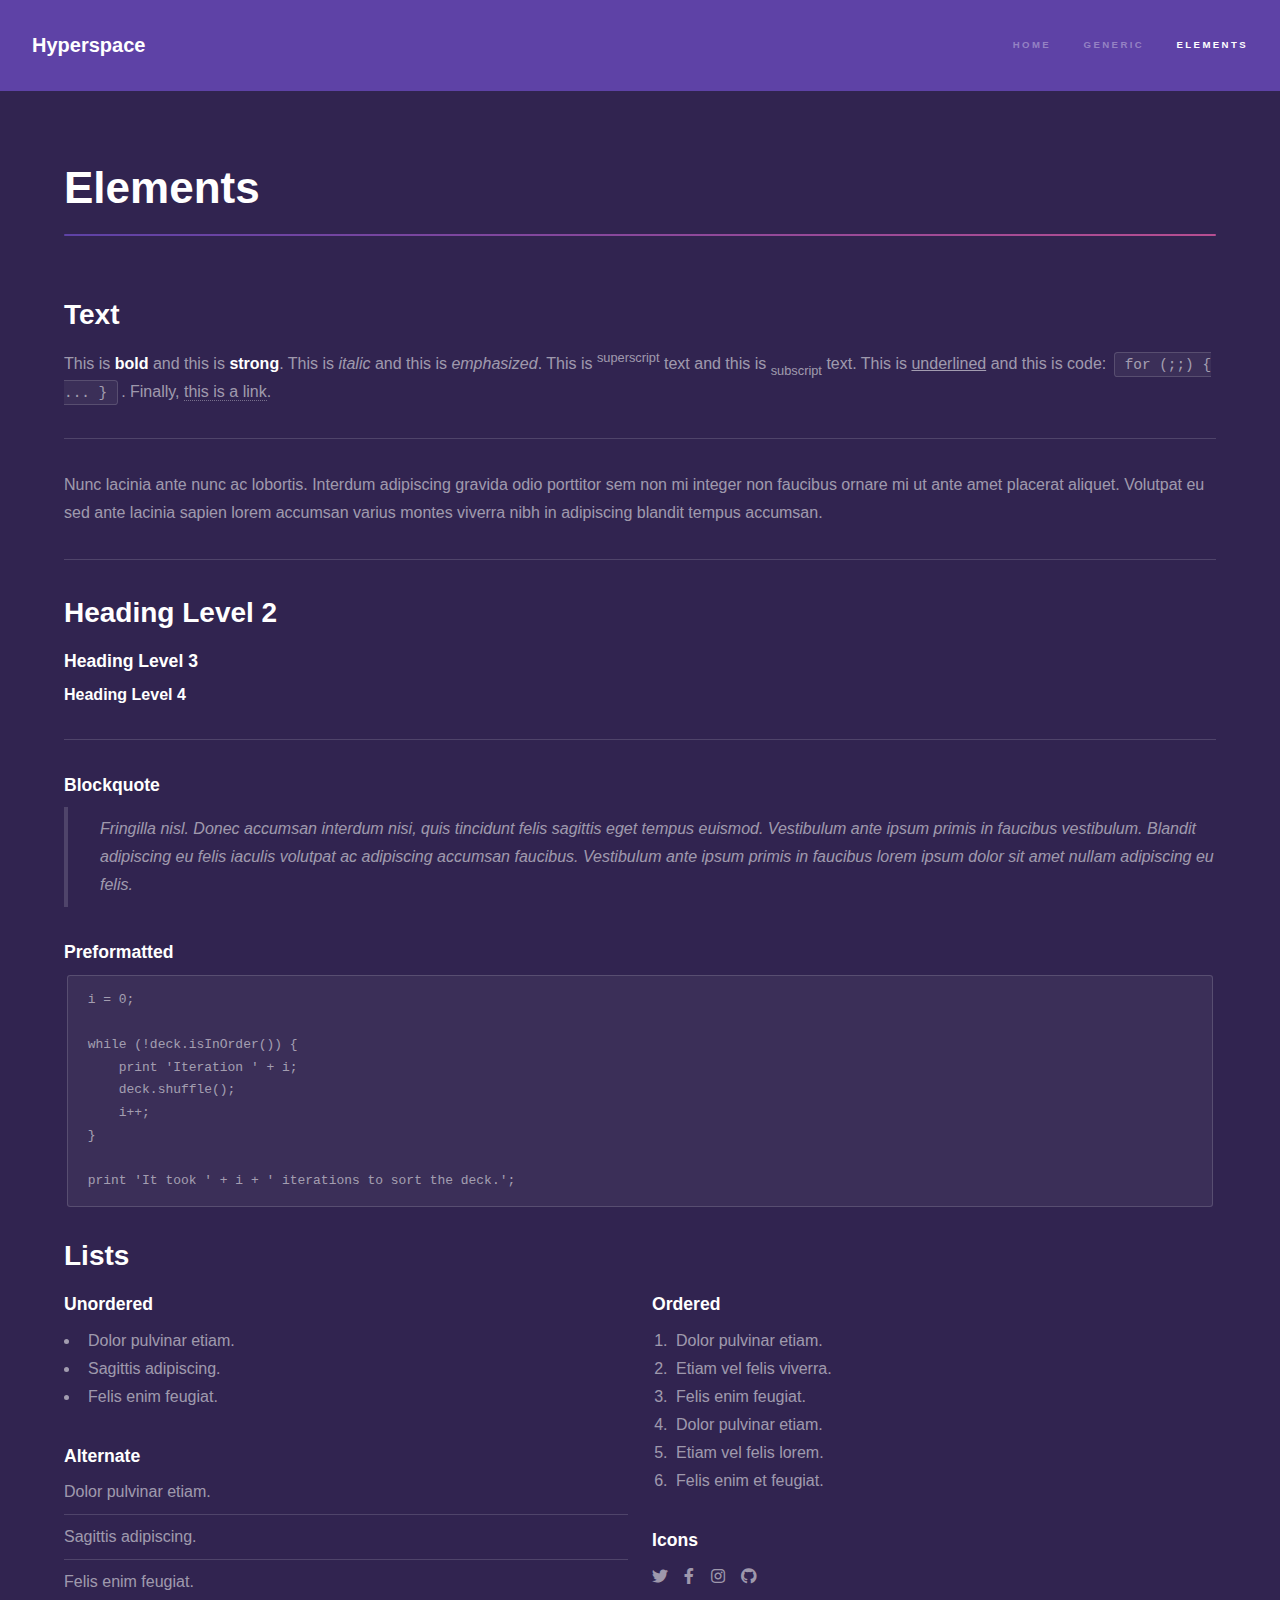
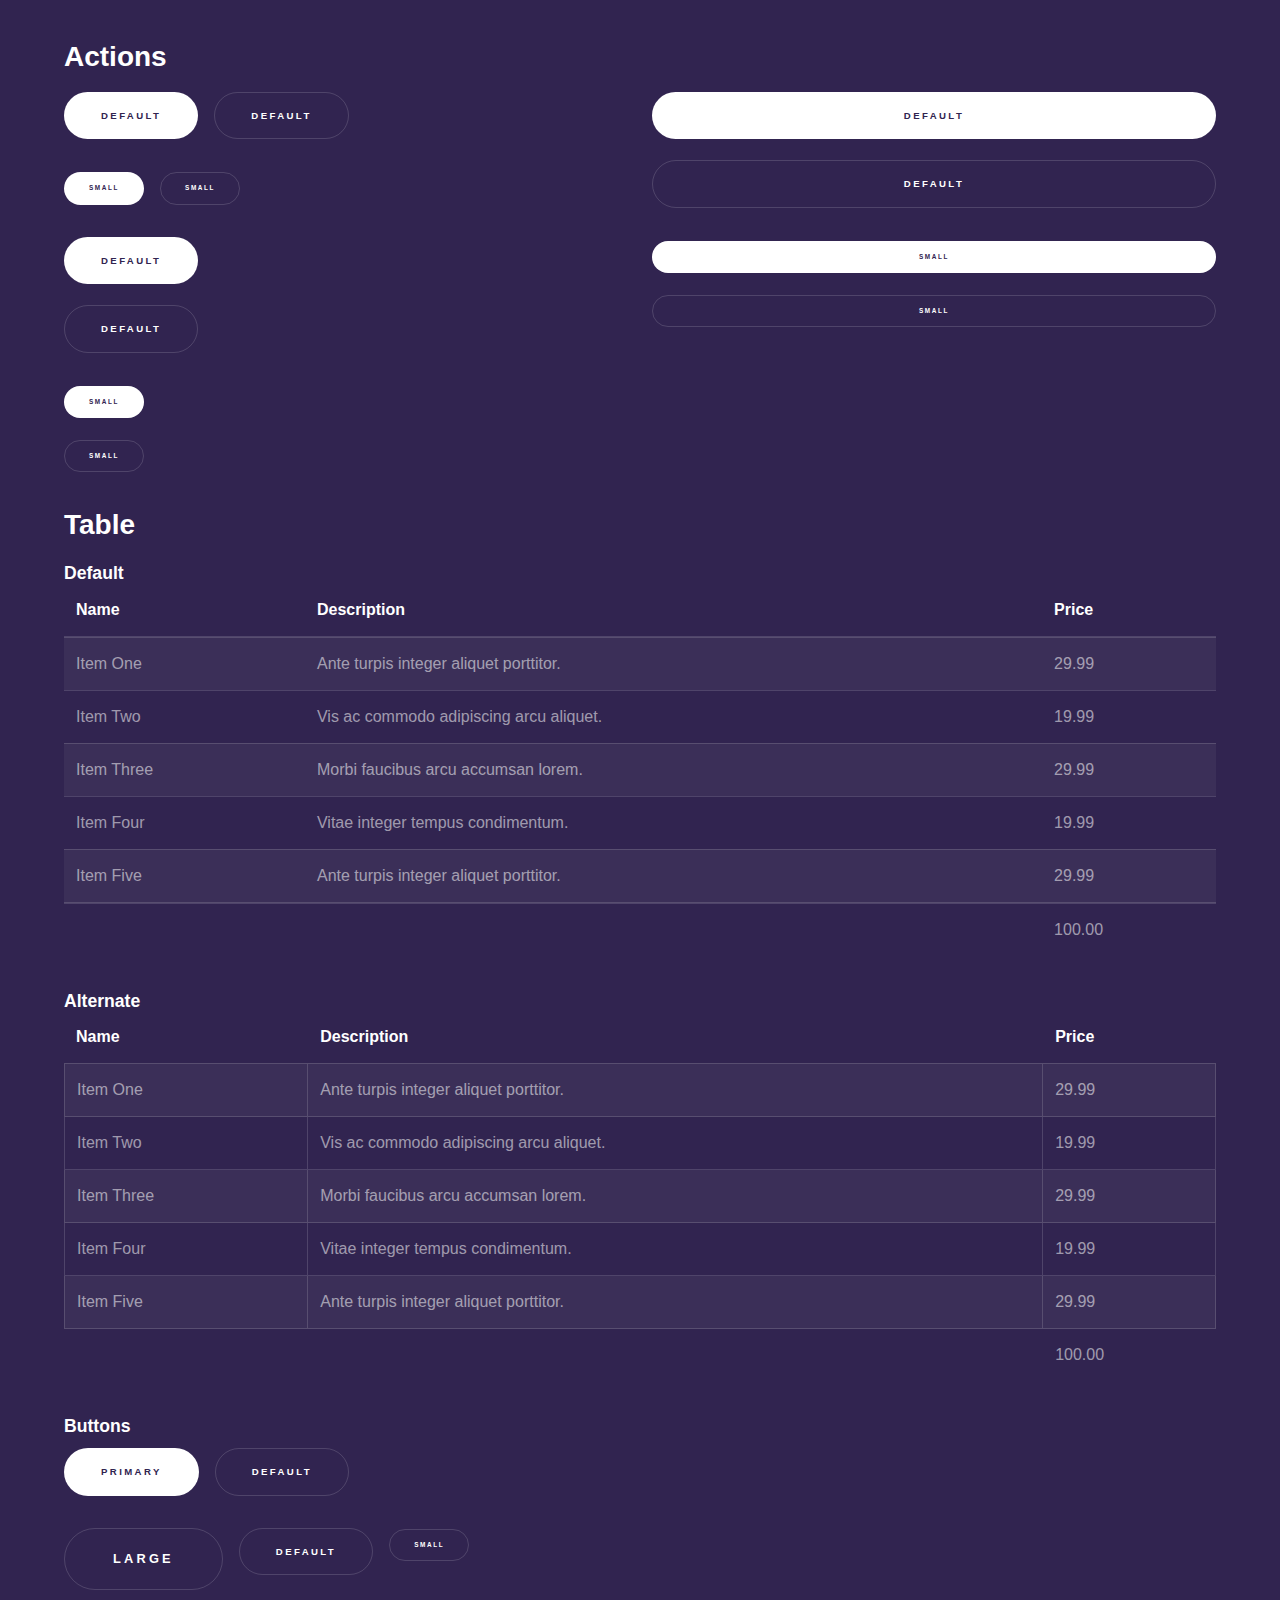
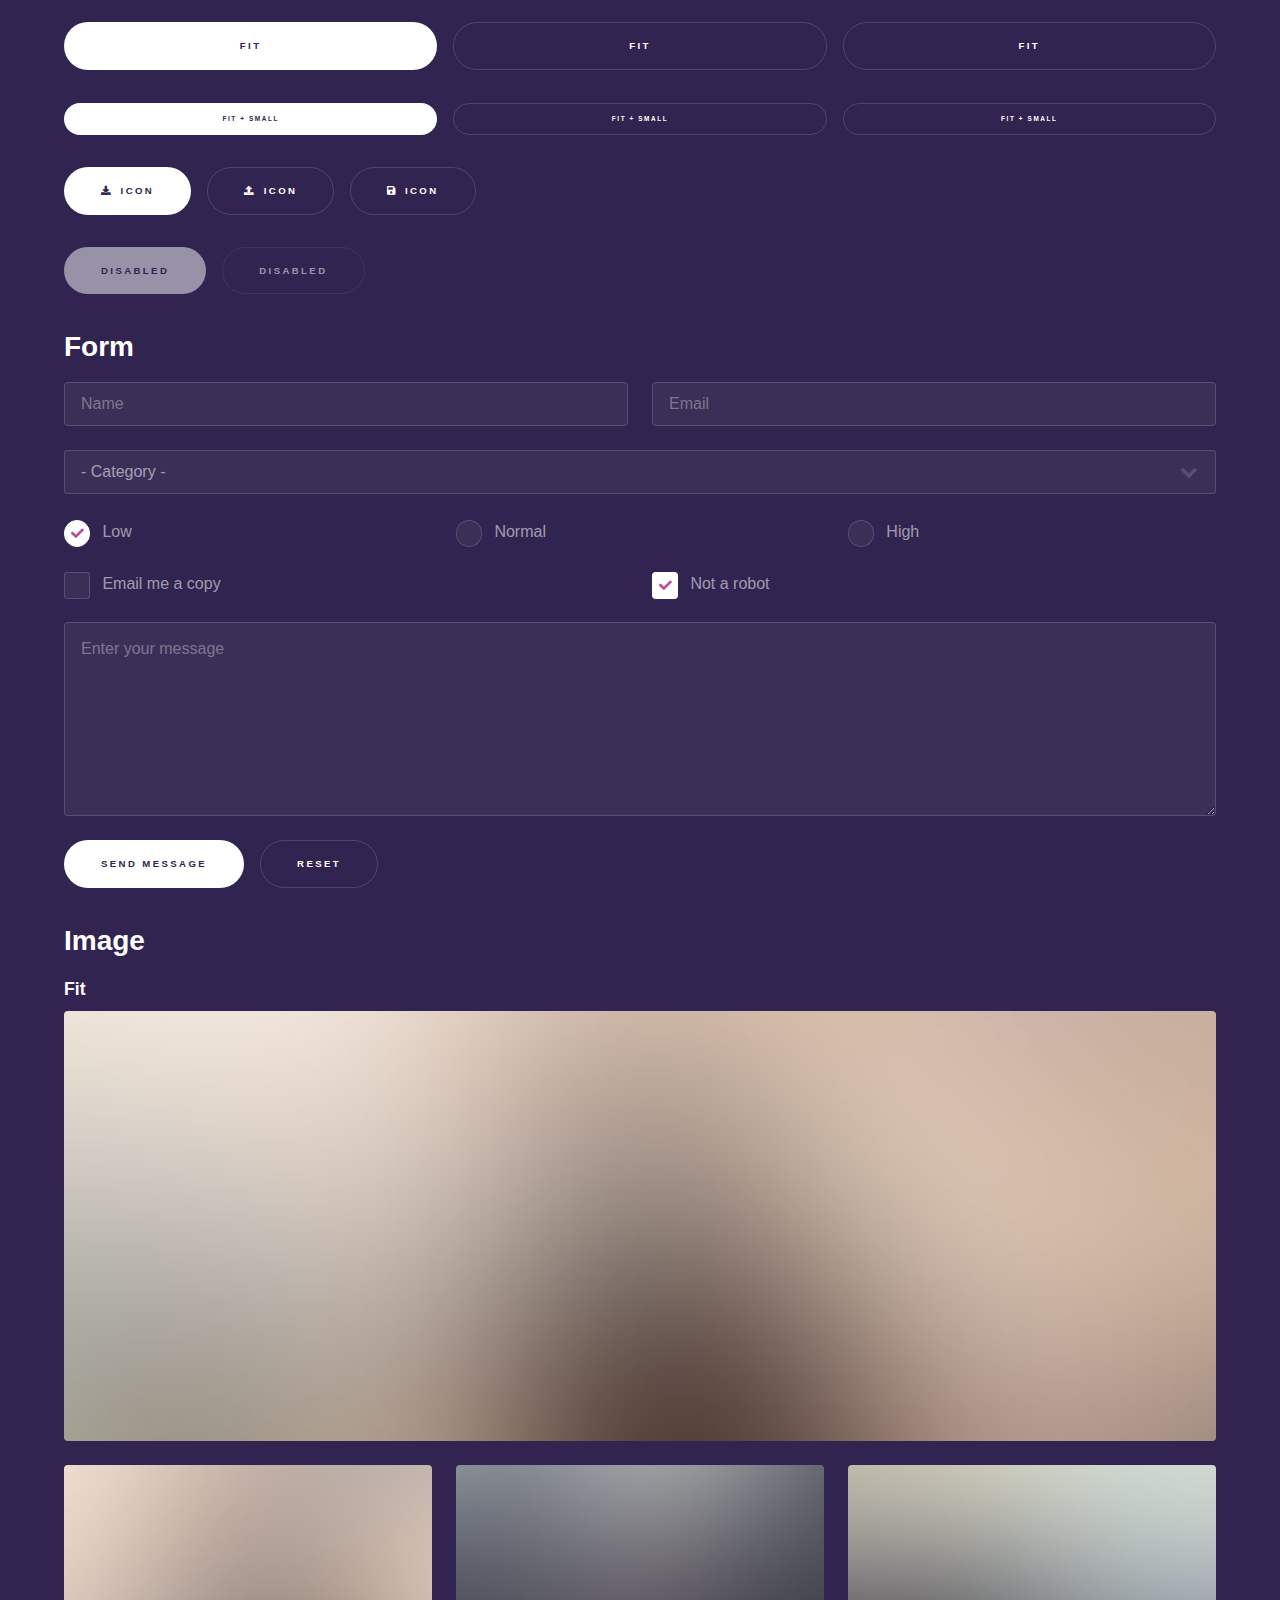
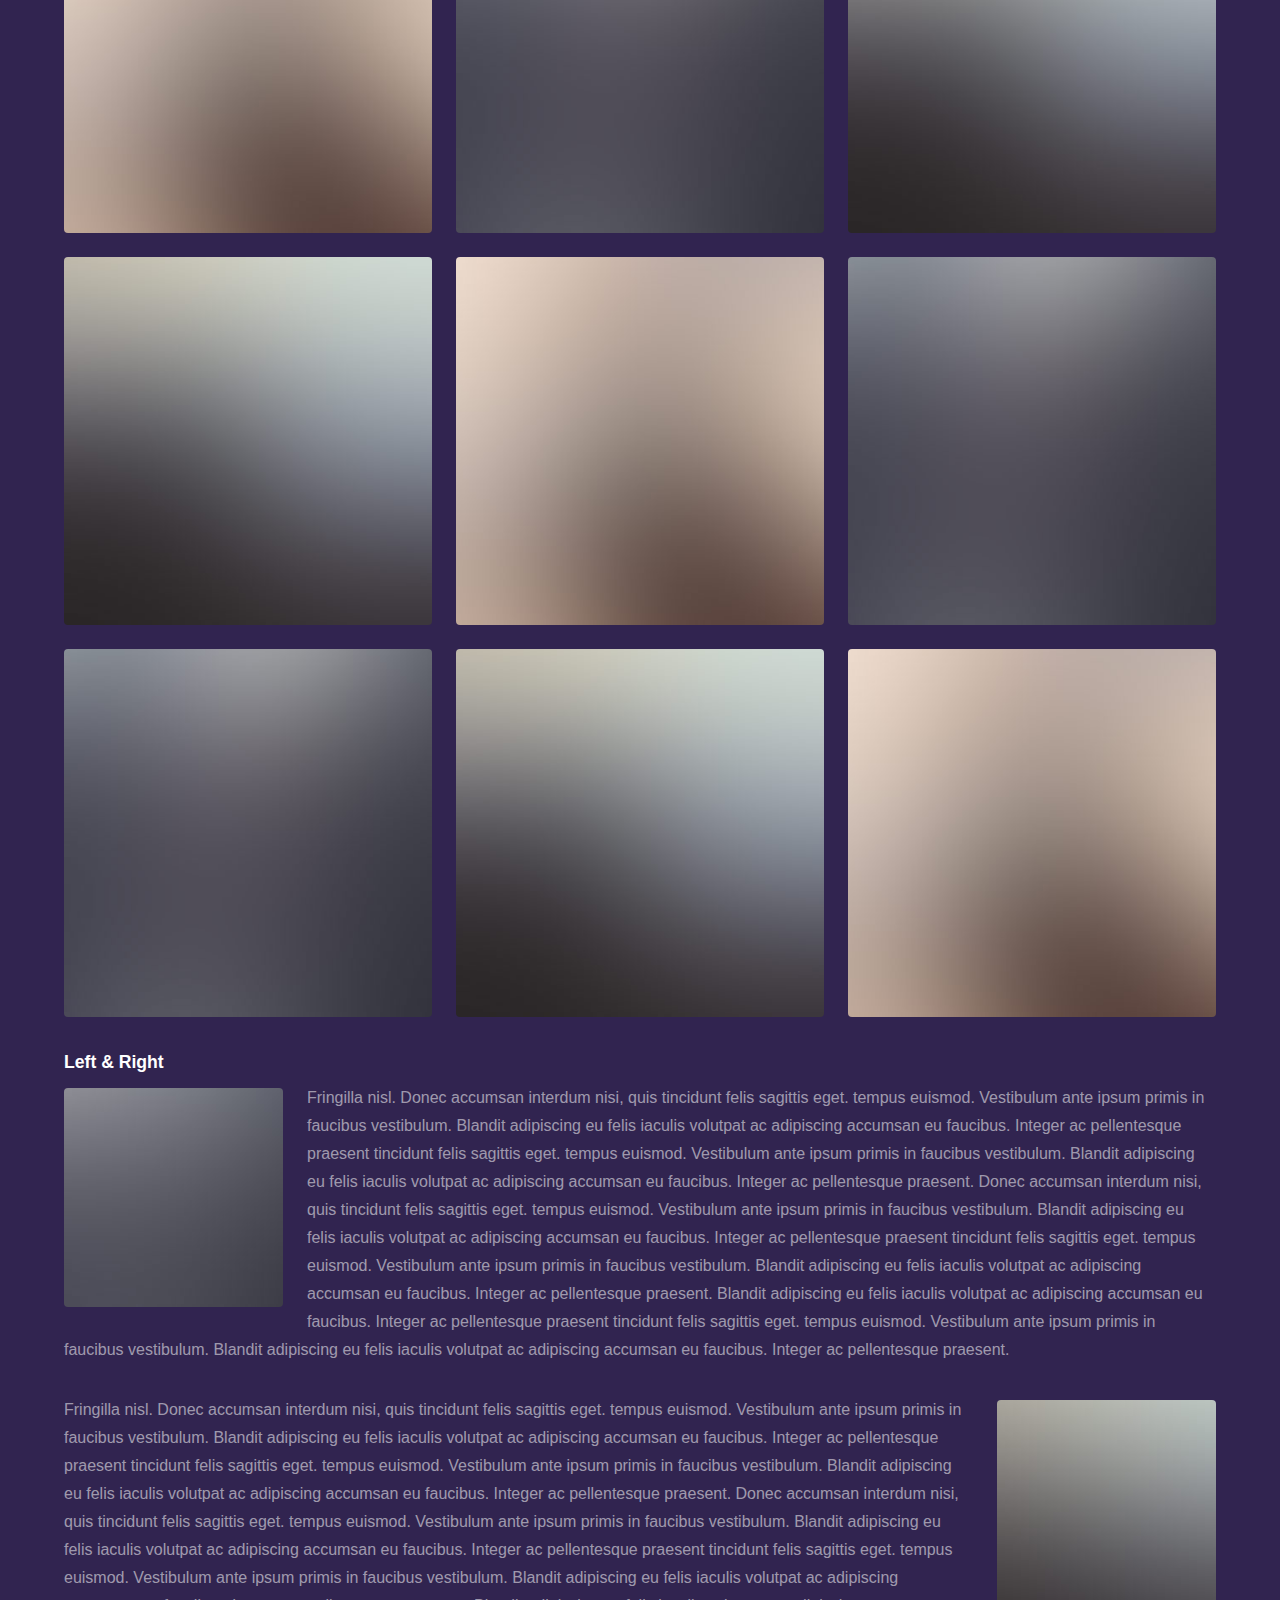
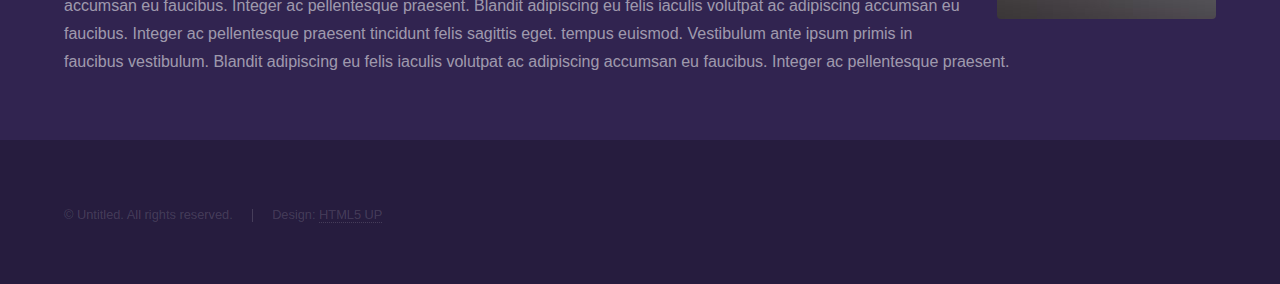
==== elements.html @ 09b73e6e "added my first edit" ====
<!DOCTYPE HTML>
<!--
	Hyperspace by HTML5 UP
	html5up.net | @ajlkn
	Free for personal and commercial use under the CCA 3.0 license (html5up.net/license)
-->
<html>
	<head>
		<title>Elements - Hyperspace by HTML5 UP</title>
		<meta charset="utf-8" />
		<meta name="viewport" content="width=device-width, initial-scale=1, user-scalable=no" />
		<link rel="stylesheet" href="assets/css/main.css" />
		<noscript><link rel="stylesheet" href="assets/css/noscript.css" /></noscript>
	</head>
	<body class="is-preload">

		<!-- Header -->
			<header id="header">
				<a href="index.html" class="title">Hyperspace</a>
				<nav>
					<ul>
						<li><a href="index.html">Home</a></li>
						<li><a href="generic.html">Generic</a></li>
						<li><a href="elements.html"  class="active">Elements</a></li>
					</ul>
				</nav>
			</header>

		<!-- Wrapper -->
			<div id="wrapper">

				<!-- Main -->
					<section id="main" class="wrapper">
						<div class="inner">
							<h1 class="major">Elements</h1>

							<!-- Text -->
								<section>
									<h2>Text</h2>
									<p>This is <b>bold</b> and this is <strong>strong</strong>. This is <i>italic</i> and this is <em>emphasized</em>.
									This is <sup>superscript</sup> text and this is <sub>subscript</sub> text.
									This is <u>underlined</u> and this is code: <code>for (;;) { ... }</code>. Finally, <a href="#">this is a link</a>.</p>
									<hr />
									<p>Nunc lacinia ante nunc ac lobortis. Interdum adipiscing gravida odio porttitor sem non mi integer non faucibus ornare mi ut ante amet placerat aliquet. Volutpat eu sed ante lacinia sapien lorem accumsan varius montes viverra nibh in adipiscing blandit tempus accumsan.</p>
									<hr />
									<h2>Heading Level 2</h2>
									<h3>Heading Level 3</h3>
									<h4>Heading Level 4</h4>
									<hr />
									<h3>Blockquote</h3>
									<blockquote>Fringilla nisl. Donec accumsan interdum nisi, quis tincidunt felis sagittis eget tempus euismod. Vestibulum ante ipsum primis in faucibus vestibulum. Blandit adipiscing eu felis iaculis volutpat ac adipiscing accumsan faucibus. Vestibulum ante ipsum primis in faucibus lorem ipsum dolor sit amet nullam adipiscing eu felis.</blockquote>
									<h3>Preformatted</h3>
									<pre><code>i = 0;

while (!deck.isInOrder()) {
    print 'Iteration ' + i;
    deck.shuffle();
    i++;
}

print 'It took ' + i + ' iterations to sort the deck.';</code></pre>
								</section>

							<!-- Lists -->
								<section>
									<h2>Lists</h2>
									<div class="row">
										<div class="col-6 col-12-medium">
											<h3>Unordered</h3>
											<ul>
												<li>Dolor pulvinar etiam.</li>
												<li>Sagittis adipiscing.</li>
												<li>Felis enim feugiat.</li>
											</ul>
											<h3>Alternate</h3>
											<ul class="alt">
												<li>Dolor pulvinar etiam.</li>
												<li>Sagittis adipiscing.</li>
												<li>Felis enim feugiat.</li>
											</ul>
										</div>
										<div class="col-6 col-12-medium">
											<h3>Ordered</h3>
											<ol>
												<li>Dolor pulvinar etiam.</li>
												<li>Etiam vel felis viverra.</li>
												<li>Felis enim feugiat.</li>
												<li>Dolor pulvinar etiam.</li>
												<li>Etiam vel felis lorem.</li>
												<li>Felis enim et feugiat.</li>
											</ol>
											<h3>Icons</h3>
											<ul class="icons">
												<li><a href="#" class="icon brands fa-twitter"><span class="label">Twitter</span></a></li>
												<li><a href="#" class="icon brands fa-facebook-f"><span class="label">Facebook</span></a></li>
												<li><a href="#" class="icon brands fa-instagram"><span class="label">Instagram</span></a></li>
												<li><a href="#" class="icon brands fa-github"><span class="label">Github</span></a></li>
											</ul>
										</div>
									</div>
									<h2>Actions</h2>
									<div class="row">
										<div class="col-6 col-12-medium">
											<ul class="actions">
												<li><a href="#" class="button primary">Default</a></li>
												<li><a href="#" class="button">Default</a></li>
											</ul>
											<ul class="actions small">
												<li><a href="#" class="button primary small">Small</a></li>
												<li><a href="#" class="button small">Small</a></li>
											</ul>
											<ul class="actions stacked">
												<li><a href="#" class="button primary">Default</a></li>
												<li><a href="#" class="button">Default</a></li>
											</ul>
											<ul class="actions stacked">
												<li><a href="#" class="button primary small">Small</a></li>
												<li><a href="#" class="button small">Small</a></li>
											</ul>
										</div>
										<div class="col-6 col-12-medium">
											<ul class="actions stacked">
												<li><a href="#" class="button primary fit">Default</a></li>
												<li><a href="#" class="button fit">Default</a></li>
											</ul>
											<ul class="actions stacked">
												<li><a href="#" class="button primary small fit">Small</a></li>
												<li><a href="#" class="button small fit">Small</a></li>
											</ul>
										</div>
									</div>
								</section>

							<!-- Table -->
								<section>
									<h2>Table</h2>
									<h3>Default</h3>
									<div class="table-wrapper">
										<table>
											<thead>
												<tr>
													<th>Name</th>
													<th>Description</th>
													<th>Price</th>
												</tr>
											</thead>
											<tbody>
												<tr>
													<td>Item One</td>
													<td>Ante turpis integer aliquet porttitor.</td>
													<td>29.99</td>
												</tr>
												<tr>
													<td>Item Two</td>
													<td>Vis ac commodo adipiscing arcu aliquet.</td>
													<td>19.99</td>
												</tr>
												<tr>
													<td>Item Three</td>
													<td> Morbi faucibus arcu accumsan lorem.</td>
													<td>29.99</td>
												</tr>
												<tr>
													<td>Item Four</td>
													<td>Vitae integer tempus condimentum.</td>
													<td>19.99</td>
												</tr>
												<tr>
													<td>Item Five</td>
													<td>Ante turpis integer aliquet porttitor.</td>
													<td>29.99</td>
												</tr>
											</tbody>
											<tfoot>
												<tr>
													<td colspan="2"></td>
													<td>100.00</td>
												</tr>
											</tfoot>
										</table>
									</div>

									<h3>Alternate</h3>
									<div class="table-wrapper">
										<table class="alt">
											<thead>
												<tr>
													<th>Name</th>
													<th>Description</th>
													<th>Price</th>
												</tr>
											</thead>
											<tbody>
												<tr>
													<td>Item One</td>
													<td>Ante turpis integer aliquet porttitor.</td>
													<td>29.99</td>
												</tr>
												<tr>
													<td>Item Two</td>
													<td>Vis ac commodo adipiscing arcu aliquet.</td>
													<td>19.99</td>
												</tr>
												<tr>
													<td>Item Three</td>
													<td> Morbi faucibus arcu accumsan lorem.</td>
													<td>29.99</td>
												</tr>
												<tr>
													<td>Item Four</td>
													<td>Vitae integer tempus condimentum.</td>
													<td>19.99</td>
												</tr>
												<tr>
													<td>Item Five</td>
													<td>Ante turpis integer aliquet porttitor.</td>
													<td>29.99</td>
												</tr>
											</tbody>
											<tfoot>
												<tr>
													<td colspan="2"></td>
													<td>100.00</td>
												</tr>
											</tfoot>
										</table>
									</div>
								</section>

							<!-- Buttons -->
								<section>
									<h3>Buttons</h3>
									<ul class="actions">
										<li><a href="#" class="button primary">Primary</a></li>
										<li><a href="#" class="button">Default</a></li>
									</ul>
									<ul class="actions">
										<li><a href="#" class="button large">Large</a></li>
										<li><a href="#" class="button">Default</a></li>
										<li><a href="#" class="button small">Small</a></li>
									</ul>
									<ul class="actions fit">
										<li><a href="#" class="button primary fit">Fit</a></li>
										<li><a href="#" class="button fit">Fit</a></li>
										<li><a href="#" class="button fit">Fit</a></li>
									</ul>
									<ul class="actions fit small">
										<li><a href="#" class="button primary fit small">Fit + Small</a></li>
										<li><a href="#" class="button fit small">Fit + Small</a></li>
										<li><a href="#" class="button fit small">Fit + Small</a></li>
									</ul>
									<ul class="actions">
										<li><a href="#" class="button primary icon solid fa-download">Icon</a></li>
										<li><a href="#" class="button icon solid fa-upload">Icon</a></li>
										<li><a href="#" class="button icon solid fa-save">Icon</a></li>
									</ul>
									<ul class="actions">
										<li><span class="button primary disabled">Disabled</span></li>
										<li><span class="button disabled">Disabled</span></li>
									</ul>
								</section>

							<!-- Form -->
								<section>
									<h2>Form</h2>
									<form method="post" action="#">
										<div class="row gtr-uniform">
											<div class="col-6 col-12-xsmall">
												<input type="text" name="demo-name" id="demo-name" value="" placeholder="Name" />
											</div>
											<div class="col-6 col-12-xsmall">
												<input type="email" name="demo-email" id="demo-email" value="" placeholder="Email" />
											</div>
											<div class="col-12">
												<select name="demo-category" id="demo-category">
													<option value="">- Category -</option>
													<option value="1">Manufacturing</option>
													<option value="1">Shipping</option>
													<option value="1">Administration</option>
													<option value="1">Human Resources</option>
												</select>
											</div>
											<div class="col-4 col-12-small">
												<input type="radio" id="demo-priority-low" name="demo-priority" checked>
												<label for="demo-priority-low">Low</label>
											</div>
											<div class="col-4 col-12-small">
												<input type="radio" id="demo-priority-normal" name="demo-priority">
												<label for="demo-priority-normal">Normal</label>
											</div>
											<div class="col-4 col-12-small">
												<input type="radio" id="demo-priority-high" name="demo-priority">
												<label for="demo-priority-high">High</label>
											</div>
											<div class="col-6 col-12-small">
												<input type="checkbox" id="demo-copy" name="demo-copy">
												<label for="demo-copy">Email me a copy</label>
											</div>
											<div class="col-6 col-12-small">
												<input type="checkbox" id="demo-human" name="demo-human" checked>
												<label for="demo-human">Not a robot</label>
											</div>
											<div class="col-12">
												<textarea name="demo-message" id="demo-message" placeholder="Enter your message" rows="6"></textarea>
											</div>
											<div class="col-12">
												<ul class="actions">
													<li><input type="submit" value="Send Message" class="primary" /></li>
													<li><input type="reset" value="Reset" /></li>
												</ul>
											</div>
										</div>
									</form>
								</section>

							<!-- Image -->
								<section>
									<h2>Image</h2>
									<h3>Fit</h3>
									<div class="box alt">
										<div class="row gtr-uniform">
											<div class="col-12"><span class="image fit"><img src="images/pic04.jpg" alt="" /></span></div>
											<div class="col-4"><span class="image fit"><img src="images/pic01.jpg" alt="" /></span></div>
											<div class="col-4"><span class="image fit"><img src="images/pic02.jpg" alt="" /></span></div>
											<div class="col-4"><span class="image fit"><img src="images/pic03.jpg" alt="" /></span></div>
											<div class="col-4"><span class="image fit"><img src="images/pic03.jpg" alt="" /></span></div>
											<div class="col-4"><span class="image fit"><img src="images/pic01.jpg" alt="" /></span></div>
											<div class="col-4"><span class="image fit"><img src="images/pic02.jpg" alt="" /></span></div>
											<div class="col-4"><span class="image fit"><img src="images/pic02.jpg" alt="" /></span></div>
											<div class="col-4"><span class="image fit"><img src="images/pic03.jpg" alt="" /></span></div>
											<div class="col-4"><span class="image fit"><img src="images/pic01.jpg" alt="" /></span></div>
										</div>
									</div>
									<h3>Left &amp; Right</h3>
									<p><span class="image left"><img src="images/pic05.jpg" alt="" /></span>Fringilla nisl. Donec accumsan interdum nisi, quis tincidunt felis sagittis eget. tempus euismod. Vestibulum ante ipsum primis in faucibus vestibulum. Blandit adipiscing eu felis iaculis volutpat ac adipiscing accumsan eu faucibus. Integer ac pellentesque praesent tincidunt felis sagittis eget. tempus euismod. Vestibulum ante ipsum primis in faucibus vestibulum. Blandit adipiscing eu felis iaculis volutpat ac adipiscing accumsan eu faucibus. Integer ac pellentesque praesent. Donec accumsan interdum nisi, quis tincidunt felis sagittis eget. tempus euismod. Vestibulum ante ipsum primis in faucibus vestibulum. Blandit adipiscing eu felis iaculis volutpat ac adipiscing accumsan eu faucibus. Integer ac pellentesque praesent tincidunt felis sagittis eget. tempus euismod. Vestibulum ante ipsum primis in faucibus vestibulum. Blandit adipiscing eu felis iaculis volutpat ac adipiscing accumsan eu faucibus. Integer ac pellentesque praesent. Blandit adipiscing eu felis iaculis volutpat ac adipiscing accumsan eu faucibus. Integer ac pellentesque praesent tincidunt felis sagittis eget. tempus euismod. Vestibulum ante ipsum primis in faucibus vestibulum. Blandit adipiscing eu felis iaculis volutpat ac adipiscing accumsan eu faucibus. Integer ac pellentesque praesent.</p>
									<p><span class="image right"><img src="images/pic06.jpg" alt="" /></span>Fringilla nisl. Donec accumsan interdum nisi, quis tincidunt felis sagittis eget. tempus euismod. Vestibulum ante ipsum primis in faucibus vestibulum. Blandit adipiscing eu felis iaculis volutpat ac adipiscing accumsan eu faucibus. Integer ac pellentesque praesent tincidunt felis sagittis eget. tempus euismod. Vestibulum ante ipsum primis in faucibus vestibulum. Blandit adipiscing eu felis iaculis volutpat ac adipiscing accumsan eu faucibus. Integer ac pellentesque praesent. Donec accumsan interdum nisi, quis tincidunt felis sagittis eget. tempus euismod. Vestibulum ante ipsum primis in faucibus vestibulum. Blandit adipiscing eu felis iaculis volutpat ac adipiscing accumsan eu faucibus. Integer ac pellentesque praesent tincidunt felis sagittis eget. tempus euismod. Vestibulum ante ipsum primis in faucibus vestibulum. Blandit adipiscing eu felis iaculis volutpat ac adipiscing accumsan eu faucibus. Integer ac pellentesque praesent. Blandit adipiscing eu felis iaculis volutpat ac adipiscing accumsan eu faucibus. Integer ac pellentesque praesent tincidunt felis sagittis eget. tempus euismod. Vestibulum ante ipsum primis in faucibus vestibulum. Blandit adipiscing eu felis iaculis volutpat ac adipiscing accumsan eu faucibus. Integer ac pellentesque praesent.</p>
								</section>

						</div>
					</section>

			</div>

		<!-- Footer -->
			<footer id="footer" class="wrapper alt">
				<div class="inner">
					<ul class="menu">
						<li>&copy; Untitled. All rights reserved.</li><li>Design: <a href="http://html5up.net">HTML5 UP</a></li>
					</ul>
				</div>
			</footer>

		<!-- Scripts -->
			<script src="assets/js/jquery.min.js"></script>
			<script src="assets/js/jquery.scrollex.min.js"></script>
			<script src="assets/js/jquery.scrolly.min.js"></script>
			<script src="assets/js/browser.min.js"></script>
			<script src="assets/js/breakpoints.min.js"></script>
			<script src="assets/js/util.js"></script>
			<script src="assets/js/main.js"></script>

	</body>
</html>
---- assets/css/main.css ----
@import url(fontawesome-all.min.css);

/*
	Hyperspace by HTML5 UP
	html5up.net | @ajlkn
	Free for personal and commercial use under the CCA 3.0 license (html5up.net/license)
*/

html, body, div, span, applet, object,
iframe, h1, h2, h3, h4, h5, h6, p, blockquote,
pre, a, abbr, acronym, address, big, cite,
code, del, dfn, em, img, ins, kbd, q, s, samp,
small, strike, strong, sub, sup, tt, var, b,
u, i, center, dl, dt, dd, ol, ul, li, fieldset,
form, label, legend, table, caption, tbody,
tfoot, thead, tr, th, td, article, aside,
canvas, details, embed, figure, figcaption,
footer, header, hgroup, menu, nav, output, ruby,
section, summary, time, mark, audio, video {
	margin: 0;
	padding: 0;
	border: 0;
	font-size: 100%;
	font: inherit;
	vertical-align: baseline;}

article, aside, details, figcaption, figure,
footer, header, hgroup, menu, nav, section {
	display: block;}

body {
	line-height: 1;
}

ol, ul {
	list-style: none;
}

blockquote, q {
	quotes: none;
}

	blockquote:before, blockquote:after, q:before, q:after {
		content: '';
		content: none;
	}

table {
	border-collapse: collapse;
	border-spacing: 0;
}

body {
	-webkit-text-size-adjust: none;
}

mark {
	background-color: transparent;
	color: inherit;
}

input::-moz-focus-inner {
	border: 0;
	padding: 0;
}

input, select, textarea {
	-moz-appearance: none;
	-webkit-appearance: none;
	-ms-appearance: none;
	appearance: none;
}

/* Basic */

	@-ms-viewport {
		width: device-width;
	}

	body {
		-ms-overflow-style: scrollbar;
	}

	@media screen and (max-width: 480px) {

		html, body {
			min-width: 320px;
		}

	}

	html {
		box-sizing: border-box;
	}

	*, *:before, *:after {
		box-sizing: inherit;
	}

	body {
		background: #312450;
	}

		body.is-preload *, body.is-preload *:before, body.is-preload *:after {
			-moz-animation: none !important;
			-webkit-animation: none !important;
			-ms-animation: none !important;
			animation: none !important;
			-moz-transition: none !important;
			-webkit-transition: none !important;
			-ms-transition: none !important;
			transition: none !important;
		}

/* Type */

	body, input, select, textarea {
		color: rgba(255, 255, 255, 0.55);
		font-family: Arial, Helvetica, sans-serif;
		font-size: 16.5pt;
		font-weight: normal;
		line-height: 1.75;
	}

		@media screen and (max-width: 1680px) {

			body, input, select, textarea {
				font-size: 13pt;
			}

		}

		@media screen and (max-width: 1280px) {

			body, input, select, textarea {
				font-size: 12pt;
			}

		}

		@media screen and (max-width: 360px) {

			body, input, select, textarea {
				font-size: 11pt;
			}

		}

	a {
		-moz-transition: color 0.2s ease, border-bottom-color 0.2s ease;
		-webkit-transition: color 0.2s ease, border-bottom-color 0.2s ease;
		-ms-transition: color 0.2s ease, border-bottom-color 0.2s ease;
		transition: color 0.2s ease, border-bottom-color 0.2s ease;
		border-bottom: dotted 1px rgba(255, 255, 255, 0.35);
		color: inherit;
		text-decoration: none;
	}

		a:hover {
			border-bottom-color: transparent;
			color: #ffffff;
		}

	strong, b {
		color: #ffffff;
		font-weight: bold;
	}

	em, i {
		font-style: italic;
	}

	p {
		margin: 0 0 2em 0;
	}

	h1, h2, h3, h4, h5, h6 {
		color: #ffffff;
		font-weight: bold;
		line-height: 1.5;
		margin: 0 0 0.5em 0;
	}

		h1 a, h2 a, h3 a, h4 a, h5 a, h6 a {
			color: inherit;
			text-decoration: none;
		}

	h1 {
		font-size: 2.75em;
	}

		h1.major {
			margin: 0 0 1.3em 0;
			position: relative;
			padding-bottom: 0.35em;
		}

			h1.major:after {
				background-image: -moz-linear-gradient(to right, #5e42a6, #b74e91);
				background-image: -webkit-linear-gradient(to right, #5e42a6, #b74e91);
				background-image: -ms-linear-gradient(to right, #5e42a6, #b74e91);
				background-image: linear-gradient(to right, #5e42a6, #b74e91);
				-moz-transition: max-width 0.2s ease;
				-webkit-transition: max-width 0.2s ease;
				-ms-transition: max-width 0.2s ease;
				transition: max-width 0.2s ease;
				border-radius: 0.2em;
				bottom: 0;
				content: '';
				height: 0.05em;
				position: absolute;
				right: 0;
				width: 100%;
			}

	h2 {
		font-size: 1.75em;
	}

	h3 {
		font-size: 1.1em;
	}

	h4 {
		font-size: 1em;
	}

	h5 {
		font-size: 0.8em;
	}

	h6 {
		font-size: 0.6em;
	}

	@media screen and (max-width: 736px) {

		h1 {
			font-size: 2em;
		}

		h2 {
			font-size: 1.25em;
		}

		h3 {
			font-size: 1em;
		}

		h4 {
			font-size: 0.8em;
		}

		h5 {
			font-size: 0.6em;
		}

		h6 {
			font-size: 0.6em;
		}

	}

	sub {
		font-size: 0.8em;
		position: relative;
		top: 0.5em;
	}

	sup {
		font-size: 0.8em;
		position: relative;
		top: -0.5em;
	}

	blockquote {
		border-left: solid 4px rgba(255, 255, 255, 0.15);
		font-style: italic;
		margin: 0 0 2em 0;
		padding: 0.5em 0 0.5em 2em;
	}

	code {
		background: rgba(255, 255, 255, 0.05);
		border-radius: 0.25em;
		border: solid 1px rgba(255, 255, 255, 0.15);
		font-family: "Courier New", monospace;
		font-size: 0.9em;
		margin: 0 0.25em;
		padding: 0.25em 0.65em;
	}

	pre {
		-webkit-overflow-scrolling: touch;
		font-family: "Courier New", monospace;
		font-size: 0.9em;
		margin: 0 0 2em 0;
	}

		pre code {
			display: block;
			line-height: 1.75em;
			padding: 1em 1.5em;
			overflow-x: auto;
		}

	hr {
		border: 0;
		border-bottom: solid 1px rgba(255, 255, 255, 0.15);
		margin: 2em 0;
	}

		hr.major {
			margin: 3em 0;
		}

	.align-left {
		text-align: left;
	}

	.align-center {
		text-align: center;
	}

	.align-right {
		text-align: right;
	}

/* Row */

	.row {
		display: flex;
		flex-wrap: wrap;
		box-sizing: border-box;
		align-items: stretch;
	}

		.row > * {
			box-sizing: border-box;
		}

		.row.gtr-uniform > * > :last-child {
			margin-bottom: 0;
		}

		.row.aln-left {
			justify-content: flex-start;
		}

		.row.aln-center {
			justify-content: center;
		}

		.row.aln-right {
			justify-content: flex-end;
		}

		.row.aln-top {
			align-items: flex-start;
		}

		.row.aln-middle {
			align-items: center;
		}

		.row.aln-bottom {
			align-items: flex-end;
		}

		.row > .imp {
			order: -1;
		}

		.row > .col-1 {
			width: 8.33333%;
		}

		.row > .off-1 {
			margin-left: 8.33333%;
		}

		.row > .col-2 {
			width: 16.66667%;
		}

		.row > .off-2 {
			margin-left: 16.66667%;
		}

		.row > .col-3 {
			width: 25%;
		}

		.row > .off-3 {
			margin-left: 25%;
		}

		.row > .col-4 {
			width: 33.33333%;
		}

		.row > .off-4 {
			margin-left: 33.33333%;
		}

		.row > .col-5 {
			width: 41.66667%;
		}

		.row > .off-5 {
			margin-left: 41.66667%;
		}

		.row > .col-6 {
			width: 50%;
		}

		.row > .off-6 {
			margin-left: 50%;
		}

		.row > .col-7 {
			width: 58.33333%;
		}

		.row > .off-7 {
			margin-left: 58.33333%;
		}

		.row > .col-8 {
			width: 66.66667%;
		}

		.row > .off-8 {
			margin-left: 66.66667%;
		}

		.row > .col-9 {
			width: 75%;
		}

		.row > .off-9 {
			margin-left: 75%;
		}

		.row > .col-10 {
			width: 83.33333%;
		}

		.row > .off-10 {
			margin-left: 83.33333%;
		}

		.row > .col-11 {
			width: 91.66667%;
		}

		.row > .off-11 {
			margin-left: 91.66667%;
		}

		.row > .col-12 {
			width: 100%;
		}

		.row > .off-12 {
			margin-left: 100%;
		}

		.row.gtr-0 {
			margin-top: 0;
			margin-left: 0em;
		}

			.row.gtr-0 > * {
				padding: 0 0 0 0em;
			}

			.row.gtr-0.gtr-uniform {
				margin-top: 0em;
			}

				.row.gtr-0.gtr-uniform > * {
					padding-top: 0em;
				}

		.row.gtr-25 {
			margin-top: 0;
			margin-left: -0.375em;
		}

			.row.gtr-25 > * {
				padding: 0 0 0 0.375em;
			}

			.row.gtr-25.gtr-uniform {
				margin-top: -0.375em;
			}

				.row.gtr-25.gtr-uniform > * {
					padding-top: 0.375em;
				}

		.row.gtr-50 {
			margin-top: 0;
			margin-left: -0.75em;
		}

			.row.gtr-50 > * {
				padding: 0 0 0 0.75em;
			}

			.row.gtr-50.gtr-uniform {
				margin-top: -0.75em;
			}

				.row.gtr-50.gtr-uniform > * {
					padding-top: 0.75em;
				}

		.row {
			margin-top: 0;
			margin-left: -1.5em;
		}

			.row > * {
				padding: 0 0 0 1.5em;
			}

			.row.gtr-uniform {
				margin-top: -1.5em;
			}

				.row.gtr-uniform > * {
					padding-top: 1.5em;
				}

		.row.gtr-150 {
			margin-top: 0;
			margin-left: -2.25em;
		}

			.row.gtr-150 > * {
				padding: 0 0 0 2.25em;
			}

			.row.gtr-150.gtr-uniform {
				margin-top: -2.25em;
			}

				.row.gtr-150.gtr-uniform > * {
					padding-top: 2.25em;
				}

		.row.gtr-200 {
			margin-top: 0;
			margin-left: -3em;
		}

			.row.gtr-200 > * {
				padding: 0 0 0 3em;
			}

			.row.gtr-200.gtr-uniform {
				margin-top: -3em;
			}

				.row.gtr-200.gtr-uniform > * {
					padding-top: 3em;
				}

		@media screen and (max-width: 1680px) {

			.row {
				display: flex;
				flex-wrap: wrap;
				box-sizing: border-box;
				align-items: stretch;
			}

				.row > * {
					box-sizing: border-box;
				}

				.row.gtr-uniform > * > :last-child {
					margin-bottom: 0;
				}

				.row.aln-left {
					justify-content: flex-start;
				}

				.row.aln-center {
					justify-content: center;
				}

				.row.aln-right {
					justify-content: flex-end;
				}

				.row.aln-top {
					align-items: flex-start;
				}

				.row.aln-middle {
					align-items: center;
				}

				.row.aln-bottom {
					align-items: flex-end;
				}

				.row > .imp-xlarge {
					order: -1;
				}

				.row > .col-1-xlarge {
					width: 8.33333%;
				}

				.row > .off-1-xlarge {
					margin-left: 8.33333%;
				}

				.row > .col-2-xlarge {
					width: 16.66667%;
				}

				.row > .off-2-xlarge {
					margin-left: 16.66667%;
				}

				.row > .col-3-xlarge {
					width: 25%;
				}

				.row > .off-3-xlarge {
					margin-left: 25%;
				}

				.row > .col-4-xlarge {
					width: 33.33333%;
				}

				.row > .off-4-xlarge {
					margin-left: 33.33333%;
				}

				.row > .col-5-xlarge {
					width: 41.66667%;
				}

				.row > .off-5-xlarge {
					margin-left: 41.66667%;
				}

				.row > .col-6-xlarge {
					width: 50%;
				}

				.row > .off-6-xlarge {
					margin-left: 50%;
				}

				.row > .col-7-xlarge {
					width: 58.33333%;
				}

				.row > .off-7-xlarge {
					margin-left: 58.33333%;
				}

				.row > .col-8-xlarge {
					width: 66.66667%;
				}

				.row > .off-8-xlarge {
					margin-left: 66.66667%;
				}

				.row > .col-9-xlarge {
					width: 75%;
				}

				.row > .off-9-xlarge {
					margin-left: 75%;
				}

				.row > .col-10-xlarge {
					width: 83.33333%;
				}

				.row > .off-10-xlarge {
					margin-left: 83.33333%;
				}

				.row > .col-11-xlarge {
					width: 91.66667%;
				}

				.row > .off-11-xlarge {
					margin-left: 91.66667%;
				}

				.row > .col-12-xlarge {
					width: 100%;
				}

				.row > .off-12-xlarge {
					margin-left: 100%;
				}

				.row.gtr-0 {
					margin-top: 0;
					margin-left: 0em;
				}

					.row.gtr-0 > * {
						padding: 0 0 0 0em;
					}

					.row.gtr-0.gtr-uniform {
						margin-top: 0em;
					}

						.row.gtr-0.gtr-uniform > * {
							padding-top: 0em;
						}

				.row.gtr-25 {
					margin-top: 0;
					margin-left: -0.375em;
				}

					.row.gtr-25 > * {
						padding: 0 0 0 0.375em;
					}

					.row.gtr-25.gtr-uniform {
						margin-top: -0.375em;
					}

						.row.gtr-25.gtr-uniform > * {
							padding-top: 0.375em;
						}

				.row.gtr-50 {
					margin-top: 0;
					margin-left: -0.75em;
				}

					.row.gtr-50 > * {
						padding: 0 0 0 0.75em;
					}

					.row.gtr-50.gtr-uniform {
						margin-top: -0.75em;
					}

						.row.gtr-50.gtr-uniform > * {
							padding-top: 0.75em;
						}

				.row {
					margin-top: 0;
					margin-left: -1.5em;
				}

					.row > * {
						padding: 0 0 0 1.5em;
					}

					.row.gtr-uniform {
						margin-top: -1.5em;
					}

						.row.gtr-uniform > * {
							padding-top: 1.5em;
						}

				.row.gtr-150 {
					margin-top: 0;
					margin-left: -2.25em;
				}

					.row.gtr-150 > * {
						padding: 0 0 0 2.25em;
					}

					.row.gtr-150.gtr-uniform {
						margin-top: -2.25em;
					}

						.row.gtr-150.gtr-uniform > * {
							padding-top: 2.25em;
						}

				.row.gtr-200 {
					margin-top: 0;
					margin-left: -3em;
				}

					.row.gtr-200 > * {
						padding: 0 0 0 3em;
					}

					.row.gtr-200.gtr-uniform {
						margin-top: -3em;
					}

						.row.gtr-200.gtr-uniform > * {
							padding-top: 3em;
						}

		}

		@media screen and (max-width: 1280px) {

			.row {
				display: flex;
				flex-wrap: wrap;
				box-sizing: border-box;
				align-items: stretch;
			}

				.row > * {
					box-sizing: border-box;
				}

				.row.gtr-uniform > * > :last-child {
					margin-bottom: 0;
				}

				.row.aln-left {
					justify-content: flex-start;
				}

				.row.aln-center {
					justify-content: center;
				}

				.row.aln-right {
					justify-content: flex-end;
				}

				.row.aln-top {
					align-items: flex-start;
				}

				.row.aln-middle {
					align-items: center;
				}

				.row.aln-bottom {
					align-items: flex-end;
				}

				.row > .imp-large {
					order: -1;
				}

				.row > .col-1-large {
					width: 8.33333%;
				}

				.row > .off-1-large {
					margin-left: 8.33333%;
				}

				.row > .col-2-large {
					width: 16.66667%;
				}

				.row > .off-2-large {
					margin-left: 16.66667%;
				}

				.row > .col-3-large {
					width: 25%;
				}

				.row > .off-3-large {
					margin-left: 25%;
				}

				.row > .col-4-large {
					width: 33.33333%;
				}

				.row > .off-4-large {
					margin-left: 33.33333%;
				}

				.row > .col-5-large {
					width: 41.66667%;
				}

				.row > .off-5-large {
					margin-left: 41.66667%;
				}

				.row > .col-6-large {
					width: 50%;
				}

				.row > .off-6-large {
					margin-left: 50%;
				}

				.row > .col-7-large {
					width: 58.33333%;
				}

				.row > .off-7-large {
					margin-left: 58.33333%;
				}

				.row > .col-8-large {
					width: 66.66667%;
				}

				.row > .off-8-large {
					margin-left: 66.66667%;
				}

				.row > .col-9-large {
					width: 75%;
				}

				.row > .off-9-large {
					margin-left: 75%;
				}

				.row > .col-10-large {
					width: 83.33333%;
				}

				.row > .off-10-large {
					margin-left: 83.33333%;
				}

				.row > .col-11-large {
					width: 91.66667%;
				}

				.row > .off-11-large {
					margin-left: 91.66667%;
				}

				.row > .col-12-large {
					width: 100%;
				}

				.row > .off-12-large {
					margin-left: 100%;
				}

				.row.gtr-0 {
					margin-top: 0;
					margin-left: 0em;
				}

					.row.gtr-0 > * {
						padding: 0 0 0 0em;
					}

					.row.gtr-0.gtr-uniform {
						margin-top: 0em;
					}

						.row.gtr-0.gtr-uniform > * {
							padding-top: 0em;
						}

				.row.gtr-25 {
					margin-top: 0;
					margin-left: -0.375em;
				}

					.row.gtr-25 > * {
						padding: 0 0 0 0.375em;
					}

					.row.gtr-25.gtr-uniform {
						margin-top: -0.375em;
					}

						.row.gtr-25.gtr-uniform > * {
							padding-top: 0.375em;
						}

				.row.gtr-50 {
					margin-top: 0;
					margin-left: -0.75em;
				}

					.row.gtr-50 > * {
						padding: 0 0 0 0.75em;
					}

					.row.gtr-50.gtr-uniform {
						margin-top: -0.75em;
					}

						.row.gtr-50.gtr-uniform > * {
							padding-top: 0.75em;
						}

				.row {
					margin-top: 0;
					margin-left: -1.5em;
				}

					.row > * {
						padding: 0 0 0 1.5em;
					}

					.row.gtr-uniform {
						margin-top: -1.5em;
					}

						.row.gtr-uniform > * {
							padding-top: 1.5em;
						}

				.row.gtr-150 {
					margin-top: 0;
					margin-left: -2.25em;
				}

					.row.gtr-150 > * {
						padding: 0 0 0 2.25em;
					}

					.row.gtr-150.gtr-uniform {
						margin-top: -2.25em;
					}

						.row.gtr-150.gtr-uniform > * {
							padding-top: 2.25em;
						}

				.row.gtr-200 {
					margin-top: 0;
					margin-left: -3em;
				}

					.row.gtr-200 > * {
						padding: 0 0 0 3em;
					}

					.row.gtr-200.gtr-uniform {
						margin-top: -3em;
					}

						.row.gtr-200.gtr-uniform > * {
							padding-top: 3em;
						}

		}

		@media screen and (max-width: 980px) {

			.row {
				display: flex;
				flex-wrap: wrap;
				box-sizing: border-box;
				align-items: stretch;
			}

				.row > * {
					box-sizing: border-box;
				}

				.row.gtr-uniform > * > :last-child {
					margin-bottom: 0;
				}

				.row.aln-left {
					justify-content: flex-start;
				}

				.row.aln-center {
					justify-content: center;
				}

				.row.aln-right {
					justify-content: flex-end;
				}

				.row.aln-top {
					align-items: flex-start;
				}

				.row.aln-middle {
					align-items: center;
				}

				.row.aln-bottom {
					align-items: flex-end;
				}

				.row > .imp-medium {
					order: -1;
				}

				.row > .col-1-medium {
					width: 8.33333%;
				}

				.row > .off-1-medium {
					margin-left: 8.33333%;
				}

				.row > .col-2-medium {
					width: 16.66667%;
				}

				.row > .off-2-medium {
					margin-left: 16.66667%;
				}

				.row > .col-3-medium {
					width: 25%;
				}

				.row > .off-3-medium {
					margin-left: 25%;
				}

				.row > .col-4-medium {
					width: 33.33333%;
				}

				.row > .off-4-medium {
					margin-left: 33.33333%;
				}

				.row > .col-5-medium {
					width: 41.66667%;
				}

				.row > .off-5-medium {
					margin-left: 41.66667%;
				}

				.row > .col-6-medium {
					width: 50%;
				}

				.row > .off-6-medium {
					margin-left: 50%;
				}

				.row > .col-7-medium {
					width: 58.33333%;
				}

				.row > .off-7-medium {
					margin-left: 58.33333%;
				}

				.row > .col-8-medium {
					width: 66.66667%;
				}

				.row > .off-8-medium {
					margin-left: 66.66667%;
				}

				.row > .col-9-medium {
					width: 75%;
				}

				.row > .off-9-medium {
					margin-left: 75%;
				}

				.row > .col-10-medium {
					width: 83.33333%;
				}

				.row > .off-10-medium {
					margin-left: 83.33333%;
				}

				.row > .col-11-medium {
					width: 91.66667%;
				}

				.row > .off-11-medium {
					margin-left: 91.66667%;
				}

				.row > .col-12-medium {
					width: 100%;
				}

				.row > .off-12-medium {
					margin-left: 100%;
				}

				.row.gtr-0 {
					margin-top: 0;
					margin-left: 0em;
				}

					.row.gtr-0 > * {
						padding: 0 0 0 0em;
					}

					.row.gtr-0.gtr-uniform {
						margin-top: 0em;
					}

						.row.gtr-0.gtr-uniform > * {
							padding-top: 0em;
						}

				.row.gtr-25 {
					margin-top: 0;
					margin-left: -0.375em;
				}

					.row.gtr-25 > * {
						padding: 0 0 0 0.375em;
					}

					.row.gtr-25.gtr-uniform {
						margin-top: -0.375em;
					}

						.row.gtr-25.gtr-uniform > * {
							padding-top: 0.375em;
						}

				.row.gtr-50 {
					margin-top: 0;
					margin-left: -0.75em;
				}

					.row.gtr-50 > * {
						padding: 0 0 0 0.75em;
					}

					.row.gtr-50.gtr-uniform {
						margin-top: -0.75em;
					}

						.row.gtr-50.gtr-uniform > * {
							padding-top: 0.75em;
						}

				.row {
					margin-top: 0;
					margin-left: -1.5em;
				}

					.row > * {
						padding: 0 0 0 1.5em;
					}

					.row.gtr-uniform {
						margin-top: -1.5em;
					}

						.row.gtr-uniform > * {
							padding-top: 1.5em;
						}

				.row.gtr-150 {
					margin-top: 0;
					margin-left: -2.25em;
				}

					.row.gtr-150 > * {
						padding: 0 0 0 2.25em;
					}

					.row.gtr-150.gtr-uniform {
						margin-top: -2.25em;
					}

						.row.gtr-150.gtr-uniform > * {
							padding-top: 2.25em;
						}

				.row.gtr-200 {
					margin-top: 0;
					margin-left: -3em;
				}

					.row.gtr-200 > * {
						padding: 0 0 0 3em;
					}

					.row.gtr-200.gtr-uniform {
						margin-top: -3em;
					}

						.row.gtr-200.gtr-uniform > * {
							padding-top: 3em;
						}

		}

		@media screen and (max-width: 736px) {

			.row {
				display: flex;
				flex-wrap: wrap;
				box-sizing: border-box;
				align-items: stretch;
			}

				.row > * {
					box-sizing: border-box;
				}

				.row.gtr-uniform > * > :last-child {
					margin-bottom: 0;
				}

				.row.aln-left {
					justify-content: flex-start;
				}

				.row.aln-center {
					justify-content: center;
				}

				.row.aln-right {
					justify-content: flex-end;
				}

				.row.aln-top {
					align-items: flex-start;
				}

				.row.aln-middle {
					align-items: center;
				}

				.row.aln-bottom {
					align-items: flex-end;
				}

				.row > .imp-small {
					order: -1;
				}

				.row > .col-1-small {
					width: 8.33333%;
				}

				.row > .off-1-small {
					margin-left: 8.33333%;
				}

				.row > .col-2-small {
					width: 16.66667%;
				}

				.row > .off-2-small {
					margin-left: 16.66667%;
				}

				.row > .col-3-small {
					width: 25%;
				}

				.row > .off-3-small {
					margin-left: 25%;
				}

				.row > .col-4-small {
					width: 33.33333%;
				}

				.row > .off-4-small {
					margin-left: 33.33333%;
				}

				.row > .col-5-small {
					width: 41.66667%;
				}

				.row > .off-5-small {
					margin-left: 41.66667%;
				}

				.row > .col-6-small {
					width: 50%;
				}

				.row > .off-6-small {
					margin-left: 50%;
				}

				.row > .col-7-small {
					width: 58.33333%;
				}

				.row > .off-7-small {
					margin-left: 58.33333%;
				}

				.row > .col-8-small {
					width: 66.66667%;
				}

				.row > .off-8-small {
					margin-left: 66.66667%;
				}

				.row > .col-9-small {
					width: 75%;
				}

				.row > .off-9-small {
					margin-left: 75%;
				}

				.row > .col-10-small {
					width: 83.33333%;
				}

				.row > .off-10-small {
					margin-left: 83.33333%;
				}

				.row > .col-11-small {
					width: 91.66667%;
				}

				.row > .off-11-small {
					margin-left: 91.66667%;
				}

				.row > .col-12-small {
					width: 100%;
				}

				.row > .off-12-small {
					margin-left: 100%;
				}

				.row.gtr-0 {
					margin-top: 0;
					margin-left: 0em;
				}

					.row.gtr-0 > * {
						padding: 0 0 0 0em;
					}

					.row.gtr-0.gtr-uniform {
						margin-top: 0em;
					}

						.row.gtr-0.gtr-uniform > * {
							padding-top: 0em;
						}

				.row.gtr-25 {
					margin-top: 0;
					margin-left: -0.375em;
				}

					.row.gtr-25 > * {
						padding: 0 0 0 0.375em;
					}

					.row.gtr-25.gtr-uniform {
						margin-top: -0.375em;
					}

						.row.gtr-25.gtr-uniform > * {
							padding-top: 0.375em;
						}

				.row.gtr-50 {
					margin-top: 0;
					margin-left: -0.75em;
				}

					.row.gtr-50 > * {
						padding: 0 0 0 0.75em;
					}

					.row.gtr-50.gtr-uniform {
						margin-top: -0.75em;
					}

						.row.gtr-50.gtr-uniform > * {
							padding-top: 0.75em;
						}

				.row {
					margin-top: 0;
					margin-left: -1.5em;
				}

					.row > * {
						padding: 0 0 0 1.5em;
					}

					.row.gtr-uniform {
						margin-top: -1.5em;
					}

						.row.gtr-uniform > * {
							padding-top: 1.5em;
						}

				.row.gtr-150 {
					margin-top: 0;
					margin-left: -2.25em;
				}

					.row.gtr-150 > * {
						padding: 0 0 0 2.25em;
					}

					.row.gtr-150.gtr-uniform {
						margin-top: -2.25em;
					}

						.row.gtr-150.gtr-uniform > * {
							padding-top: 2.25em;
						}

				.row.gtr-200 {
					margin-top: 0;
					margin-left: -3em;
				}

					.row.gtr-200 > * {
						padding: 0 0 0 3em;
					}

					.row.gtr-200.gtr-uniform {
						margin-top: -3em;
					}

						.row.gtr-200.gtr-uniform > * {
							padding-top: 3em;
						}

		}

		@media screen and (max-width: 480px) {

			.row {
				display: flex;
				flex-wrap: wrap;
				box-sizing: border-box;
				align-items: stretch;
			}

				.row > * {
					box-sizing: border-box;
				}

				.row.gtr-uniform > * > :last-child {
					margin-bottom: 0;
				}

				.row.aln-left {
					justify-content: flex-start;
				}

				.row.aln-center {
					justify-content: center;
				}

				.row.aln-right {
					justify-content: flex-end;
				}

				.row.aln-top {
					align-items: flex-start;
				}

				.row.aln-middle {
					align-items: center;
				}

				.row.aln-bottom {
					align-items: flex-end;
				}

				.row > .imp-xsmall {
					order: -1;
				}

				.row > .col-1-xsmall {
					width: 8.33333%;
				}

				.row > .off-1-xsmall {
					margin-left: 8.33333%;
				}

				.row > .col-2-xsmall {
					width: 16.66667%;
				}

				.row > .off-2-xsmall {
					margin-left: 16.66667%;
				}

				.row > .col-3-xsmall {
					width: 25%;
				}

				.row > .off-3-xsmall {
					margin-left: 25%;
				}

				.row > .col-4-xsmall {
					width: 33.33333%;
				}

				.row > .off-4-xsmall {
					margin-left: 33.33333%;
				}

				.row > .col-5-xsmall {
					width: 41.66667%;
				}

				.row > .off-5-xsmall {
					margin-left: 41.66667%;
				}

				.row > .col-6-xsmall {
					width: 50%;
				}

				.row > .off-6-xsmall {
					margin-left: 50%;
				}

				.row > .col-7-xsmall {
					width: 58.33333%;
				}

				.row > .off-7-xsmall {
					margin-left: 58.33333%;
				}

				.row > .col-8-xsmall {
					width: 66.66667%;
				}

				.row > .off-8-xsmall {
					margin-left: 66.66667%;
				}

				.row > .col-9-xsmall {
					width: 75%;
				}

				.row > .off-9-xsmall {
					margin-left: 75%;
				}

				.row > .col-10-xsmall {
					width: 83.33333%;
				}

				.row > .off-10-xsmall {
					margin-left: 83.33333%;
				}

				.row > .col-11-xsmall {
					width: 91.66667%;
				}

				.row > .off-11-xsmall {
					margin-left: 91.66667%;
				}

				.row > .col-12-xsmall {
					width: 100%;
				}

				.row > .off-12-xsmall {
					margin-left: 100%;
				}

				.row.gtr-0 {
					margin-top: 0;
					margin-left: 0em;
				}

					.row.gtr-0 > * {
						padding: 0 0 0 0em;
					}

					.row.gtr-0.gtr-uniform {
						margin-top: 0em;
					}

						.row.gtr-0.gtr-uniform > * {
							padding-top: 0em;
						}

				.row.gtr-25 {
					margin-top: 0;
					margin-left: -0.375em;
				}

					.row.gtr-25 > * {
						padding: 0 0 0 0.375em;
					}

					.row.gtr-25.gtr-uniform {
						margin-top: -0.375em;
					}

						.row.gtr-25.gtr-uniform > * {
							padding-top: 0.375em;
						}

				.row.gtr-50 {
					margin-top: 0;
					margin-left: -0.75em;
				}

					.row.gtr-50 > * {
						padding: 0 0 0 0.75em;
					}

					.row.gtr-50.gtr-uniform {
						margin-top: -0.75em;
					}

						.row.gtr-50.gtr-uniform > * {
							padding-top: 0.75em;
						}

				.row {
					margin-top: 0;
					margin-left: -1.5em;
				}

					.row > * {
						padding: 0 0 0 1.5em;
					}

					.row.gtr-uniform {
						margin-top: -1.5em;
					}

						.row.gtr-uniform > * {
							padding-top: 1.5em;
						}

				.row.gtr-150 {
					margin-top: 0;
					margin-left: -2.25em;
				}

					.row.gtr-150 > * {
						padding: 0 0 0 2.25em;
					}

					.row.gtr-150.gtr-uniform {
						margin-top: -2.25em;
					}

						.row.gtr-150.gtr-uniform > * {
							padding-top: 2.25em;
						}

				.row.gtr-200 {
					margin-top: 0;
					margin-left: -3em;
				}

					.row.gtr-200 > * {
						padding: 0 0 0 3em;
					}

					.row.gtr-200.gtr-uniform {
						margin-top: -3em;
					}

						.row.gtr-200.gtr-uniform > * {
							padding-top: 3em;
						}

		}

/* Box */

	.box {
		border-radius: 0.25em;
		border: solid 1px rgba(255, 255, 255, 0.15);
		margin-bottom: 2em;
		padding: 1.5em;
	}

		.box > :last-child,
		.box > :last-child > :last-child,
		.box > :last-child > :last-child > :last-child {
			margin-bottom: 0;
		}

		.box.alt {
			border: 0;
			border-radius: 0;
			padding: 0;
		}

/* Button */

	input[type="submit"],
	input[type="reset"],
	input[type="button"],
	button,
	.button {
		-moz-appearance: none;
		-webkit-appearance: none;
		-ms-appearance: none;
		appearance: none;
		-moz-transition: border-color 0.2s ease;
		-webkit-transition: border-color 0.2s ease;
		-ms-transition: border-color 0.2s ease;
		transition: border-color 0.2s ease;
		background-color: transparent;
		border: solid 1px !important;
		border-color: rgba(255, 255, 255, 0.15) !important;
		border-radius: 3em;
		color: #ffffff !important;
		cursor: pointer;
		display: inline-block;
		font-size: 0.6em;
		font-weight: bold;
		height: calc(4.75em + 2px);
		letter-spacing: 0.25em;
		line-height: 4.75em;
		outline: 0;
		padding: 0 3.75em;
		position: relative;
		text-align: center;
		text-decoration: none;
		text-transform: uppercase;
		white-space: nowrap;
	}

		input[type="submit"]:after,
		input[type="reset"]:after,
		input[type="button"]:after,
		button:after,
		.button:after {
			-moz-transform: scale(0.25);
			-webkit-transform: scale(0.25);
			-ms-transform: scale(0.25);
			transform: scale(0.25);
			pointer-events: none;
			-moz-transition: opacity 0.2s ease, -moz-transform 0.2s ease;
			-webkit-transition: opacity 0.2s ease, -webkit-transform 0.2s ease;
			-ms-transition: opacity 0.2s ease, -ms-transform 0.2s ease;
			transition: opacity 0.2s ease, transform 0.2s ease;
			background: #ffffff;
			border-radius: 3em;
			content: '';
			height: 100%;
			left: 0;
			opacity: 0;
			position: absolute;
			top: 0;
			width: 100%;
		}

		input[type="submit"].icon:before,
		input[type="reset"].icon:before,
		input[type="button"].icon:before,
		button.icon:before,
		.button.icon:before {
			margin-right: 0.75em;
		}

		input[type="submit"].fit,
		input[type="reset"].fit,
		input[type="button"].fit,
		button.fit,
		.button.fit {
			width: 100%;
		}

		input[type="submit"].small,
		input[type="reset"].small,
		input[type="button"].small,
		button.small,
		.button.small {
			font-size: 0.4em;
		}

		input[type="submit"].large,
		input[type="reset"].large,
		input[type="button"].large,
		button.large,
		.button.large {
			font-size: 0.8em;
		}

		input[type="submit"].primary,
		input[type="reset"].primary,
		input[type="button"].primary,
		button.primary,
		.button.primary {
			background-color: #ffffff;
			color: #312450 !important;
		}

			input[type="submit"].primary:after,
			input[type="reset"].primary:after,
			input[type="button"].primary:after,
			button.primary:after,
			.button.primary:after {
				display: none;
			}

		input[type="submit"].disabled, input[type="submit"]:disabled,
		input[type="reset"].disabled,
		input[type="reset"]:disabled,
		input[type="button"].disabled,
		input[type="button"]:disabled,
		button.disabled,
		button:disabled,
		.button.disabled,
		.button:disabled {
			cursor: default;
			opacity: 0.5;
			pointer-events: none;
		}

		input[type="submit"]:hover,
		input[type="reset"]:hover,
		input[type="button"]:hover,
		button:hover,
		.button:hover {
			border-color: rgba(255, 255, 255, 0.55) !important;
		}

			input[type="submit"]:hover:after,
			input[type="reset"]:hover:after,
			input[type="button"]:hover:after,
			button:hover:after,
			.button:hover:after {
				opacity: 0.05;
				-moz-transform: scale(1);
				-webkit-transform: scale(1);
				-ms-transform: scale(1);
				transform: scale(1);
			}

			input[type="submit"]:hover:active,
			input[type="reset"]:hover:active,
			input[type="button"]:hover:active,
			button:hover:active,
			.button:hover:active {
				border-color: #ffffff !important;
			}

				input[type="submit"]:hover:active:after,
				input[type="reset"]:hover:active:after,
				input[type="button"]:hover:active:after,
				button:hover:active:after,
				.button:hover:active:after {
					opacity: 0.1;
				}

/* Features */

	.features {
		display: -moz-flex;
		display: -webkit-flex;
		display: -ms-flex;
		display: flex;
		-moz-flex-wrap: wrap;
		-webkit-flex-wrap: wrap;
		-ms-flex-wrap: wrap;
		flex-wrap: wrap;
		border-radius: 0.25em;
		border: solid 1px rgba(255, 255, 255, 0.15);
		background: rgba(255, 255, 255, 0.05);
		margin: 0 0 2em 0;
	}

		.features section {
			padding: 3.5em 3em 1em 7em ;
			width: 50%;
			border-top: solid 1px rgba(255, 255, 255, 0.15);
			position: relative;
		}

			.features section:nth-child(-n + 2) {
				border-top-width: 0;
			}

			.features section:nth-child(2n) {
				border-left: solid 1px rgba(255, 255, 255, 0.15);
			}

			.features section .icon {
				-moz-transition: opacity 0.5s ease, -moz-transform 0.5s ease;
				-webkit-transition: opacity 0.5s ease, -webkit-transform 0.5s ease;
				-ms-transition: opacity 0.5s ease, -ms-transform 0.5s ease;
				transition: opacity 0.5s ease, transform 0.5s ease;
				-moz-transition-delay: 1s;
				-webkit-transition-delay: 1s;
				-ms-transition-delay: 1s;
				transition-delay: 1s;
				-moz-transform: scale(1);
				-webkit-transform: scale(1);
				-ms-transform: scale(1);
				transform: scale(1);
				position: absolute;
				left: 3em;
				top: 3em;
				opacity: 1;
			}

			.features section:nth-child(1) .icon {
				-moz-transition-delay: 0.15s;
				-webkit-transition-delay: 0.15s;
				-ms-transition-delay: 0.15s;
				transition-delay: 0.15s;
			}

			.features section:nth-child(2) .icon {
				-moz-transition-delay: 0.3s;
				-webkit-transition-delay: 0.3s;
				-ms-transition-delay: 0.3s;
				transition-delay: 0.3s;
			}

			.features section:nth-child(3) .icon {
				-moz-transition-delay: 0.45s;
				-webkit-transition-delay: 0.45s;
				-ms-transition-delay: 0.45s;
				transition-delay: 0.45s;
			}

			.features section:nth-child(4) .icon {
				-moz-transition-delay: 0.6s;
				-webkit-transition-delay: 0.6s;
				-ms-transition-delay: 0.6s;
				transition-delay: 0.6s;
			}

			.features section:nth-child(5) .icon {
				-moz-transition-delay: 0.75s;
				-webkit-transition-delay: 0.75s;
				-ms-transition-delay: 0.75s;
				transition-delay: 0.75s;
			}

			.features section:nth-child(6) .icon {
				-moz-transition-delay: 0.9s;
				-webkit-transition-delay: 0.9s;
				-ms-transition-delay: 0.9s;
				transition-delay: 0.9s;
			}

			.features section:nth-child(7) .icon {
				-moz-transition-delay: 1.05s;
				-webkit-transition-delay: 1.05s;
				-ms-transition-delay: 1.05s;
				transition-delay: 1.05s;
			}

			.features section:nth-child(8) .icon {
				-moz-transition-delay: 1.2s;
				-webkit-transition-delay: 1.2s;
				-ms-transition-delay: 1.2s;
				transition-delay: 1.2s;
			}

			.features section:nth-child(9) .icon {
				-moz-transition-delay: 1.35s;
				-webkit-transition-delay: 1.35s;
				-ms-transition-delay: 1.35s;
				transition-delay: 1.35s;
			}

			.features section:nth-child(10) .icon {
				-moz-transition-delay: 1.5s;
				-webkit-transition-delay: 1.5s;
				-ms-transition-delay: 1.5s;
				transition-delay: 1.5s;
			}

			.features section:nth-child(11) .icon {
				-moz-transition-delay: 1.65s;
				-webkit-transition-delay: 1.65s;
				-ms-transition-delay: 1.65s;
				transition-delay: 1.65s;
			}

			.features section:nth-child(12) .icon {
				-moz-transition-delay: 1.8s;
				-webkit-transition-delay: 1.8s;
				-ms-transition-delay: 1.8s;
				transition-delay: 1.8s;
			}

			.features section:nth-child(13) .icon {
				-moz-transition-delay: 1.95s;
				-webkit-transition-delay: 1.95s;
				-ms-transition-delay: 1.95s;
				transition-delay: 1.95s;
			}

			.features section:nth-child(14) .icon {
				-moz-transition-delay: 2.1s;
				-webkit-transition-delay: 2.1s;
				-ms-transition-delay: 2.1s;
				transition-delay: 2.1s;
			}

			.features section:nth-child(15) .icon {
				-moz-transition-delay: 2.25s;
				-webkit-transition-delay: 2.25s;
				-ms-transition-delay: 2.25s;
				transition-delay: 2.25s;
			}

			.features section:nth-child(16) .icon {
				-moz-transition-delay: 2.4s;
				-webkit-transition-delay: 2.4s;
				-ms-transition-delay: 2.4s;
				transition-delay: 2.4s;
			}

			.features section:nth-child(17) .icon {
				-moz-transition-delay: 2.55s;
				-webkit-transition-delay: 2.55s;
				-ms-transition-delay: 2.55s;
				transition-delay: 2.55s;
			}

			.features section:nth-child(18) .icon {
				-moz-transition-delay: 2.7s;
				-webkit-transition-delay: 2.7s;
				-ms-transition-delay: 2.7s;
				transition-delay: 2.7s;
			}

			.features section:nth-child(19) .icon {
				-moz-transition-delay: 2.85s;
				-webkit-transition-delay: 2.85s;
				-ms-transition-delay: 2.85s;
				transition-delay: 2.85s;
			}

			.features section:nth-child(20) .icon {
				-moz-transition-delay: 3s;
				-webkit-transition-delay: 3s;
				-ms-transition-delay: 3s;
				transition-delay: 3s;
			}

		.features.inactive section .icon {
			-moz-transform: scale(0.5);
			-webkit-transform: scale(0.5);
			-ms-transform: scale(0.5);
			transform: scale(0.5);
			opacity: 0;
		}

		@media screen and (max-width: 980px) {

			.features {
				display: block;
			}

				.features section {
					border-top-width: 1px !important;
					border-left-width: 0 !important;
					width: 100%;
				}

					.features section:first-child {
						border-top-width: 0 !important;
					}

		}

		@media screen and (max-width: 736px) {

			.features section {
				padding: 2.5em 1.5em 0.1em 5.5em ;
			}

				.features section .icon {
					left: 1.5em;
					top: 2em;
				}

		}

		@media screen and (max-width: 480px) {

			.features section {
				padding: 2em 1.5em 0.1em 1.5em ;
			}

				.features section .icon {
					left: 0;
					position: relative;
					top: 0;
				}

		}

/* Form */

	form {
		margin: 0 0 2em 0;
	}

		form > :last-child {
			margin-bottom: 0;
		}

		form > .fields {
			display: -moz-flex;
			display: -webkit-flex;
			display: -ms-flex;
			display: flex;
			-moz-flex-wrap: wrap;
			-webkit-flex-wrap: wrap;
			-ms-flex-wrap: wrap;
			flex-wrap: wrap;
			width: calc(100% + 3em);
			margin: -1.5em 0 2em -1.5em;
		}

			form > .fields > .field {
				-moz-flex-grow: 0;
				-webkit-flex-grow: 0;
				-ms-flex-grow: 0;
				flex-grow: 0;
				-moz-flex-shrink: 0;
				-webkit-flex-shrink: 0;
				-ms-flex-shrink: 0;
				flex-shrink: 0;
				padding: 1.5em 0 0 1.5em;
				width: calc(100% - 1.5em);
			}

				form > .fields > .field.half {
					width: calc(50% - 0.75em);
				}

				form > .fields > .field.third {
					width: calc(100%/3 - 0.5em);
				}

				form > .fields > .field.quarter {
					width: calc(25% - 0.375em);
				}

		@media screen and (max-width: 480px) {

			form > .fields {
				width: calc(100% + 3em);
				margin: -1.5em 0 2em -1.5em;
			}

				form > .fields > .field {
					padding: 1.5em 0 0 1.5em;
					width: calc(100% - 1.5em);
				}

					form > .fields > .field.half {
						width: calc(100% - 1.5em);
					}

					form > .fields > .field.third {
						width: calc(100% - 1.5em);
					}

					form > .fields > .field.quarter {
						width: calc(100% - 1.5em);
					}

		}

	label {
		color: #ffffff;
		font-weight: bold;
		line-height: 1.5;
		margin: 0 0 0.7em 0;
		display: block;
		font-size: 1.1em;
	}

	input[type="text"],
	input[type="password"],
	input[type="email"],
	input[type="tel"],
	select,
	textarea {
		-moz-appearance: none;
		-webkit-appearance: none;
		-ms-appearance: none;
		appearance: none;
		background: rgba(255, 255, 255, 0.05);
		border-radius: 0.25em;
		border: none;
		border: solid 1px rgba(255, 255, 255, 0.15);
		color: inherit;
		display: block;
		outline: 0;
		padding: 0 1em;
		text-decoration: none;
		width: 100%;
	}

		input[type="text"]:invalid,
		input[type="password"]:invalid,
		input[type="email"]:invalid,
		input[type="tel"]:invalid,
		select:invalid,
		textarea:invalid {
			box-shadow: none;
		}

		input[type="text"]:focus,
		input[type="password"]:focus,
		input[type="email"]:focus,
		input[type="tel"]:focus,
		select:focus,
		textarea:focus {
			border-color: #ffffff;
			box-shadow: 0 0 0 1px #ffffff;
		}

	select {
		background-image: url("data:image/svg+xml;charset=utf8,%3Csvg xmlns='http://www.w3.org/2000/svg' width='40' height='40' preserveAspectRatio='none' viewBox='0 0 40 40'%3E%3Cpath d='M9.4,12.3l10.4,10.4l10.4-10.4c0.2-0.2,0.5-0.4,0.9-0.4c0.3,0,0.6,0.1,0.9,0.4l3.3,3.3c0.2,0.2,0.4,0.5,0.4,0.9 c0,0.4-0.1,0.6-0.4,0.9L20.7,31.9c-0.2,0.2-0.5,0.4-0.9,0.4c-0.3,0-0.6-0.1-0.9-0.4L4.3,17.3c-0.2-0.2-0.4-0.5-0.4-0.9 c0-0.4,0.1-0.6,0.4-0.9l3.3-3.3c0.2-0.2,0.5-0.4,0.9-0.4S9.1,12.1,9.4,12.3z' fill='rgba(255, 255, 255, 0.15)' /%3E%3C/svg%3E");
		background-size: 1.25rem;
		background-repeat: no-repeat;
		background-position: calc(100% - 1rem) center;
		height: 2.75em;
		padding-right: 2.75em;
		text-overflow: ellipsis;
	}

		select option {
			color: #ffffff;
			background: #312450;
		}

		select:focus::-ms-value {
			background-color: transparent;
		}

		select::-ms-expand {
			display: none;
		}

	input[type="text"],
	input[type="password"],
	input[type="email"],
	select {
		height: 2.75em;
	}

	textarea {
		padding: 0.75em 1em;
	}

		body.is-ie textarea {
			min-height: 10em;
		}

	input[type="checkbox"],
	input[type="radio"] {
		-moz-appearance: none;
		-webkit-appearance: none;
		-ms-appearance: none;
		appearance: none;
		display: block;
		float: left;
		margin-right: -2em;
		opacity: 0;
		width: 1em;
		z-index: -1;
	}

		input[type="checkbox"] + label,
		input[type="radio"] + label {
			text-decoration: none;
			color: rgba(255, 255, 255, 0.55);
			cursor: pointer;
			display: inline-block;
			font-size: 1em;
			font-weight: normal;
			padding-left: 2.4em;
			padding-right: 0.75em;
			position: relative;
		}

			input[type="checkbox"] + label:before,
			input[type="radio"] + label:before {
				-moz-osx-font-smoothing: grayscale;
				-webkit-font-smoothing: antialiased;
				display: inline-block;
				font-style: normal;
				font-variant: normal;
				text-rendering: auto;
				line-height: 1;
				text-transform: none !important;
				font-family: 'Font Awesome 5 Free';
				font-weight: 900;
			}

			input[type="checkbox"] + label:before,
			input[type="radio"] + label:before {
				background: rgba(255, 255, 255, 0.05);
				border-radius: 0.25em;
				border: solid 1px rgba(255, 255, 255, 0.15);
				content: '';
				display: inline-block;
				font-size: 0.8em;
				height: 2.0625em;
				left: 0;
				line-height: 2.0625em;
				position: absolute;
				text-align: center;
				top: 0;
				width: 2.0625em;
			}

		input[type="checkbox"]:checked + label:before,
		input[type="radio"]:checked + label:before {
			background: #ffffff;
			border-color: #ffffff;
			color: #b74e91;
			content: '\f00c';
		}

		input[type="checkbox"]:focus + label:before,
		input[type="radio"]:focus + label:before {
			border-color: #ffffff;
			box-shadow: 0 0 0 1px #ffffff;
		}

	input[type="checkbox"] + label:before {
		border-radius: 0.25em;
	}

	input[type="radio"] + label:before {
		border-radius: 100%;
	}

	::-webkit-input-placeholder {
		color: rgba(255, 255, 255, 0.35) !important;
		opacity: 1.0;
	}

	:-moz-placeholder {
		color: rgba(255, 255, 255, 0.35) !important;
		opacity: 1.0;
	}

	::-moz-placeholder {
		color: rgba(255, 255, 255, 0.35) !important;
		opacity: 1.0;
	}

	:-ms-input-placeholder {
		color: rgba(255, 255, 255, 0.35) !important;
		opacity: 1.0;
	}

/* Icon */

	.icon {
		text-decoration: none;
		border-bottom: none;
		position: relative;
	}

		.icon:before {
			-moz-osx-font-smoothing: grayscale;
			-webkit-font-smoothing: antialiased;
			display: inline-block;
			font-style: normal;
			font-variant: normal;
			text-rendering: auto;
			line-height: 1;
			text-transform: none !important;
			font-family: 'Font Awesome 5 Free';
			font-weight: 400;
		}

		.icon > .label {
			display: none;
		}

		.icon:before {
			line-height: inherit;
		}

		.icon.solid:before {
			font-weight: 900;
		}

		.icon.brands:before {
			font-family: 'Font Awesome 5 Brands';
		}

		.icon.major {
			width: 2.5em;
			height: 2.5em;
			display: block;
			background: #ffffff;
			border-radius: 100%;
			color: #312450;
			text-align: center;
			line-height: 2.5em;
			margin: 0 0 1.3em 0;
		}

			.icon.major:before {
				font-size: 1.25em;
			}

				.wrapper.style1 .icon.major:before {
					color: #5e42a6;
				}

				.wrapper.style1-alt .icon.major:before {
					color: #493382;
				}

				.wrapper.style2 .icon.major:before {
					color: #5052b5;
				}

				.wrapper.style2-alt .icon.major:before {
					color: #3e4094;
				}

				.wrapper.style3 .icon.major:before {
					color: #b74e91;
				}

				.wrapper.style3-alt .icon.major:before {
					color: #953d75;
				}

/* Image */

	.image {
		border-radius: 0.25em;
		border: 0;
		display: inline-block;
		position: relative;
	}

		.image img {
			border-radius: 0.25em;
			display: block;
		}

		.image.left, .image.right {
			max-width: 40%;
		}

			.image.left img, .image.right img {
				width: 100%;
			}

		.image.left {
			float: left;
			margin: 0 1.5em 1em 0;
			top: 0.25em;
		}

		.image.right {
			float: right;
			margin: 0 0 1em 1.5em;
			top: 0.25em;
		}

		.image.fit {
			display: block;
			margin: 0 0 2em 0;
			width: 100%;
		}

			.image.fit img {
				width: 100%;
			}

		.image.main {
			display: block;
			margin: 0 0 3em 0;
			width: 100%;
		}

			.image.main img {
				width: 100%;
			}

/* List */

	ol {
		list-style: decimal;
		margin: 0 0 2em 0;
		padding-left: 1.25em;
	}

		ol li {
			padding-left: 0.25em;
		}

	ul {
		list-style: disc;
		margin: 0 0 2em 0;
		padding-left: 1em;
	}

		ul li {
			padding-left: 0.5em;
		}

		ul.alt {
			list-style: none;
			padding-left: 0;
		}

			ul.alt li {
				border-top: solid 1px rgba(255, 255, 255, 0.15);
				padding: 0.5em 0;
			}

				ul.alt li:first-child {
					border-top: 0;
					padding-top: 0;
				}

	dl {
		margin: 0 0 2em 0;
	}

		dl dt {
			display: block;
			font-weight: bold;
			margin: 0 0 1em 0;
		}

		dl dd {
			margin-left: 2em;
		}

/* Actions */

	ul.actions {
		display: -moz-flex;
		display: -webkit-flex;
		display: -ms-flex;
		display: flex;
		cursor: default;
		list-style: none;
		margin-left: -1em;
		padding-left: 0;
	}

		ul.actions li {
			padding: 0 0 0 1em;
			vertical-align: middle;
		}

		ul.actions.special {
			-moz-justify-content: center;
			-webkit-justify-content: center;
			-ms-justify-content: center;
			justify-content: center;
			width: 100%;
			margin-left: 0;
		}

			ul.actions.special li:first-child {
				padding-left: 0;
			}

		ul.actions.stacked {
			-moz-flex-direction: column;
			-webkit-flex-direction: column;
			-ms-flex-direction: column;
			flex-direction: column;
			margin-left: 0;
		}

			ul.actions.stacked li {
				padding: 1.3em 0 0 0;
			}

				ul.actions.stacked li:first-child {
					padding-top: 0;
				}

		ul.actions.fit {
			width: calc(100% + 1em);
		}

			ul.actions.fit li {
				-moz-flex-grow: 1;
				-webkit-flex-grow: 1;
				-ms-flex-grow: 1;
				flex-grow: 1;
				-moz-flex-shrink: 1;
				-webkit-flex-shrink: 1;
				-ms-flex-shrink: 1;
				flex-shrink: 1;
				width: 100%;
			}

				ul.actions.fit li > * {
					width: 100%;
				}

			ul.actions.fit.stacked {
				width: 100%;
			}

		@media screen and (max-width: 480px) {

			ul.actions:not(.fixed) {
				-moz-flex-direction: column;
				-webkit-flex-direction: column;
				-ms-flex-direction: column;
				flex-direction: column;
				margin-left: 0;
				width: 100% !important;
			}

				ul.actions:not(.fixed) li {
					-moz-flex-grow: 1;
					-webkit-flex-grow: 1;
					-ms-flex-grow: 1;
					flex-grow: 1;
					-moz-flex-shrink: 1;
					-webkit-flex-shrink: 1;
					-ms-flex-shrink: 1;
					flex-shrink: 1;
					padding: 1em 0 0 0;
					text-align: center;
					width: 100%;
				}

					ul.actions:not(.fixed) li > * {
						width: 100%;
					}

					ul.actions:not(.fixed) li:first-child {
						padding-top: 0;
					}

					ul.actions:not(.fixed) li input[type="submit"],
					ul.actions:not(.fixed) li input[type="reset"],
					ul.actions:not(.fixed) li input[type="button"],
					ul.actions:not(.fixed) li button,
					ul.actions:not(.fixed) li .button {
						width: 100%;
					}

						ul.actions:not(.fixed) li input[type="submit"].icon:before,
						ul.actions:not(.fixed) li input[type="reset"].icon:before,
						ul.actions:not(.fixed) li input[type="button"].icon:before,
						ul.actions:not(.fixed) li button.icon:before,
						ul.actions:not(.fixed) li .button.icon:before {
							margin-left: -0.5rem;
						}

		}

/* Contact */

	ul.contact {
		list-style: none;
		padding: 0;
	}

		ul.contact > li {
			padding: 0;
			margin: 1.5em 0 0 0;
		}

			ul.contact > li:first-child {
				margin-top: 0;
			}

/* Icons */

	ul.icons {
		cursor: default;
		list-style: none;
		padding-left: 0;
	}

		ul.icons li {
			display: inline-block;
			padding: 0 0.75em 0 0;
		}

			ul.icons li:last-child {
				padding-right: 0;
			}

			ul.icons li > a, ul.icons li > span {
				border: 0;
			}

				ul.icons li > a .label, ul.icons li > span .label {
					display: none;
				}

/* Menu */

	ul.menu {
		list-style: none;
		padding: 0;
	}

		ul.menu > li {
			border-left: solid 1px rgba(255, 255, 255, 0.15);
			display: inline-block;
			line-height: 1;
			margin-left: 1.5em;
			padding: 0 0 0 1.5em;
		}

			ul.menu > li:first-child {
				border-left: 0;
				margin: 0;
				padding-left: 0;
			}

		@media screen and (max-width: 480px) {

			ul.menu > li {
				border-left: 0;
				display: block;
				line-height: inherit;
				margin: 0.5em 0 0 0;
				padding-left: 0;
			}

		}

/* Section/Article */

	section.special, article.special {
		text-align: center;
	}

	header p {
		color: rgba(255, 255, 255, 0.35);
		position: relative;
		margin: 0 0 1.5em 0;
	}

	header h2 + p {
		font-size: 1.25em;
		margin-top: -1em;
		line-height: 1.5em;
	}

	header h3 + p {
		font-size: 1.1em;
		margin-top: -0.8em;
		line-height: 1.5em;
	}

	header h4 + p,
	header h5 + p,
	header h6 + p {
		font-size: 0.9em;
		margin-top: -0.6em;
		line-height: 1.5em;
	}

/* Split */

	.split {
		display: -moz-flex;
		display: -webkit-flex;
		display: -ms-flex;
		display: flex;
	}

		.split > * {
			width: calc(50% - 2.5em);
		}

		.split > :nth-child(2n - 1) {
			padding-right: 2.5em;
			border-right: solid 1px rgba(255, 255, 255, 0.15);
		}

		.split > :nth-child(2n) {
			padding-left: 2.5em;
		}

		.split.style1 > :nth-child(2n - 1) {
			width: calc(66.66666% - 2.5em);
		}

		.split.style1 > :nth-child(2n) {
			width: calc(33.33333% - 2.5em);
		}

		@media screen and (max-width: 1680px) {

			.split > * {
				width: calc(50% - 2em);
			}

			.split > :nth-child(2n - 1) {
				padding-right: 2em;
			}

			.split > :nth-child(2n) {
				padding-left: 2em;
			}

			.split.style1 > :nth-child(2n - 1) {
				width: calc(66.66666% - 2em);
			}

			.split.style1 > :nth-child(2n) {
				width: calc(33.33333% - 2em);
			}

		}

		@media screen and (max-width: 980px) {

			.split {
				display: block;
			}

				.split > * {
					border-top: solid 1px rgba(255, 255, 255, 0.15);
					margin: 4em 0 0 0;
					padding: 4em 0 0 0;
					width: 100% !important;
				}

				.split > :nth-child(2n - 1) {
					border-right: 0;
					padding-right: 0;
				}

				.split > :nth-child(2n) {
					padding-left: 0;
				}

				.split > :first-child {
					border-top: 0;
					margin-top: 0;
					padding-top: 0;
				}

		}

		@media screen and (max-width: 736px) {

			.split > * {
				margin: 3em 0 0 0;
				padding: 3em 0 0 0;
			}

		}

/* Spotlights */

	.spotlights > section {
		display: -moz-flex;
		display: -webkit-flex;
		display: -ms-flex;
		display: flex;
		-moz-flex-direction: row;
		-webkit-flex-direction: row;
		-ms-flex-direction: row;
		flex-direction: row;
		min-height: 22.5em;
	}

		body.is-ie .spotlights > section {
			min-height: 0;
		}

		.spotlights > section > .image {
			background-position: center center;
			background-size: cover;
			border-radius: 0;
			display: block;
			position: relative;
			width: 25em;
		}

			.spotlights > section > .image img {
				border-radius: 0;
				display: block;
			}

			.spotlights > section > .image:before {
				-moz-transition: opacity 1s ease;
				-webkit-transition: opacity 1s ease;
				-ms-transition: opacity 1s ease;
				transition: opacity 1s ease;
				background: rgba(49, 36, 80, 0.9);
				content: '';
				display: block;
				height: 100%;
				left: 0;
				opacity: 0;
				position: absolute;
				top: 0;
				width: 100%;
			}

		.spotlights > section > .content {
			padding: 4em 5em 2em 5em ;
			display: -moz-flex;
			display: -webkit-flex;
			display: -ms-flex;
			display: flex;
			-moz-flex-direction: column;
			-webkit-flex-direction: column;
			-ms-flex-direction: column;
			flex-direction: column;
			-moz-justify-content: center;
			-webkit-justify-content: center;
			-ms-justify-content: center;
			justify-content: center;
			width: 50em;
			-ms-flex: 1;
		}

			.spotlights > section > .content > .inner {
				-moz-transform: translateX(0) translateY(0);
				-webkit-transform: translateX(0) translateY(0);
				-ms-transform: translateX(0) translateY(0);
				transform: translateX(0) translateY(0);
				-moz-transition: opacity 1s ease, -moz-transform 1s ease;
				-webkit-transition: opacity 1s ease, -webkit-transform 1s ease;
				-ms-transition: opacity 1s ease, -ms-transform 1s ease;
				transition: opacity 1s ease, transform 1s ease;
				opacity: 1;
			}

		.spotlights > section:nth-child(2) {
			background-color: rgba(0, 0, 0, 0.05);
		}

		.spotlights > section:nth-child(3) {
			background-color: rgba(0, 0, 0, 0.1);
		}

		.spotlights > section.inactive > .image:before,
		body.is-preload .spotlights > section > .image:before {
			opacity: 1;
		}

		.spotlights > section.inactive > .content > .inner,
		body.is-preload .spotlights > section > .content > .inner {
			-moz-transform: translateX(-1em);
			-webkit-transform: translateX(-1em);
			-ms-transform: translateX(-1em);
			transform: translateX(-1em);
			opacity: 0;
		}

		@media screen and (max-width: 1680px) {

			.spotlights > section > .content {
				padding: 4em 4em 2em 4em ;
			}

		}

		@media screen and (max-width: 980px) {

			.spotlights > section {
				display: block;
			}

				.spotlights > section > .image {
					width: 100%;
					height: 50vh;
				}

				.spotlights > section > .content {
					width: 100%;
				}

				.spotlights > section.inactive > .content > .inner,
				body.is-preload .spotlights > section > .content > .inner {
					-moz-transform: translateY(1em);
					-webkit-transform: translateY(1em);
					-ms-transform: translateY(1em);
					transform: translateY(1em);
				}

		}

		@media screen and (max-width: 736px) {

			.spotlights > section > .image {
				height: 50vh;
				min-height: 15em;
			}

			.spotlights > section > .content {
				padding: 3em 2em 1em 2em ;
			}

		}

/* Table */

	.table-wrapper {
		-webkit-overflow-scrolling: touch;
		overflow-x: auto;
	}

	table {
		margin: 0 0 2em 0;
		width: 100%;
	}

		table tbody tr {
			border: solid 1px rgba(255, 255, 255, 0.15);
			border-left: 0;
			border-right: 0;
		}

			table tbody tr:nth-child(2n + 1) {
				background-color: rgba(255, 255, 255, 0.05);
			}

		table td {
			padding: 0.75em 0.75em;
		}

		table th {
			color: #ffffff;
			font-size: 1em;
			font-weight: bold;
			padding: 0 0.75em 0.75em 0.75em;
			text-align: left;
		}

		table thead {
			border-bottom: solid 2px rgba(255, 255, 255, 0.15);
		}

		table tfoot {
			border-top: solid 2px rgba(255, 255, 255, 0.15);
		}

		table.alt {
			border-collapse: separate;
		}

			table.alt tbody tr td {
				border: solid 1px rgba(255, 255, 255, 0.15);
				border-left-width: 0;
				border-top-width: 0;
			}

				table.alt tbody tr td:first-child {
					border-left-width: 1px;
				}

			table.alt tbody tr:first-child td {
				border-top-width: 1px;
			}

			table.alt thead {
				border-bottom: 0;
			}

			table.alt tfoot {
				border-top: 0;
			}

/* Wrapper */

	.wrapper {
		position: relative;
	}

		.wrapper > .inner {
			padding: 5em 5em 3em 5em ;
			max-width: 100%;
			width: 75em;
		}

			@media screen and (max-width: 1680px) {

				.wrapper > .inner {
					padding: 4em 4em 2em 4em ;
				}

			}

			@media screen and (max-width: 1280px) {

				.wrapper > .inner {
					width: 100%;
				}

			}

			@media screen and (max-width: 736px) {

				.wrapper > .inner {
					padding: 3em 2em 1em 2em ;
				}

			}

		.wrapper.alt {
			background-color: #261c3e;
		}

		.wrapper.style1 {
			background-color: #5e42a6;
		}

		.wrapper.style1-alt {
			background-color: #493382;
		}

		.wrapper.style2 {
			background-color: #5052b5;
		}

		.wrapper.style2-alt {
			background-color: #3e4094;
		}

		.wrapper.style3 {
			background-color: #b74e91;
		}

		.wrapper.style3-alt {
			background-color: #953d75;
		}

		.wrapper.fullscreen {
			display: -moz-flex;
			display: -webkit-flex;
			display: -ms-flex;
			display: flex;
			-moz-flex-direction: column;
			-webkit-flex-direction: column;
			-ms-flex-direction: column;
			flex-direction: column;
			-moz-justify-content: center;
			-webkit-justify-content: center;
			-ms-justify-content: center;
			justify-content: center;
			min-height: 100vh;
		}

			body.is-ie .wrapper.fullscreen {
				height: 100vh;
			}

			@media screen and (max-width: 1280px) {

				.wrapper.fullscreen {
					min-height: calc(100vh - 2.5em);
				}

					body.is-ie .wrapper.fullscreen {
						height: calc(100vh - 2.5em);
					}

			}

			@media screen and (max-width: 736px) {

				.wrapper.fullscreen {
					padding: 2em 0;
					min-height: 0;
				}

					body.is-ie .wrapper.fullscreen {
						height: auto;
					}

			}

		.wrapper.fade-up > .inner {
			-moz-transform: translateY(0);
			-webkit-transform: translateY(0);
			-ms-transform: translateY(0);
			transform: translateY(0);
			-moz-transition: opacity 1s ease, -moz-transform 1s ease;
			-webkit-transition: opacity 1s ease, -webkit-transform 1s ease;
			-ms-transition: opacity 1s ease, -ms-transform 1s ease;
			transition: opacity 1s ease, transform 1s ease;
			opacity: 1.0;
		}

		.wrapper.fade-up.inactive > .inner,
		body.is-preload .wrapper.fade-up > .inner {
			opacity: 0;
			-moz-transform: translateY(1em);
			-webkit-transform: translateY(1em);
			-ms-transform: translateY(1em);
			transform: translateY(1em);
		}

		.wrapper.fade-down > .inner {
			-moz-transform: translateY(0);
			-webkit-transform: translateY(0);
			-ms-transform: translateY(0);
			transform: translateY(0);
			-moz-transition: opacity 1s ease, -moz-transform 1s ease;
			-webkit-transition: opacity 1s ease, -webkit-transform 1s ease;
			-ms-transition: opacity 1s ease, -ms-transform 1s ease;
			transition: opacity 1s ease, transform 1s ease;
			opacity: 1.0;
		}

		.wrapper.fade-down.inactive > .inner,
		body.is-preload .wrapper.fade-down > .inner {
			opacity: 0;
			-moz-transform: translateY(-1em);
			-webkit-transform: translateY(-1em);
			-ms-transform: translateY(-1em);
			transform: translateY(-1em);
		}

		.wrapper.fade > .inner {
			-moz-transition: opacity 1s ease;
			-webkit-transition: opacity 1s ease;
			-ms-transition: opacity 1s ease;
			transition: opacity 1s ease;
			opacity: 1.0;
		}

		.wrapper.fade.inactive > .inner,
		body.is-preload .wrapper.fade > .inner {
			opacity: 0;
		}

/* Header */

	#header {
		display: -moz-flex;
		display: -webkit-flex;
		display: -ms-flex;
		display: flex;
		background-color: #5e42a6;
		cursor: default;
		padding: 1.75em 2em;
	}

		#header > .title {
			border: 0;
			color: #ffffff;
			display: block;
			font-size: 1.25em;
			font-weight: bold;
		}

		#header > nav {
			-moz-flex: 1;
			-webkit-flex: 1;
			-ms-flex: 1;
			flex: 1;
			text-align: right;
		}

			#header > nav > ul {
				margin: 0;
				padding: 0;
			}

				#header > nav > ul > li {
					display: inline-block;
					margin-left: 1.75em;
					padding: 0;
					vertical-align: middle;
				}

					#header > nav > ul > li:first-child {
						margin-left: 0;
					}

					#header > nav > ul > li a {
						border: 0;
						color: rgba(255, 255, 255, 0.35);
						display: inline-block;
						font-size: 0.6em;
						font-weight: bold;
						letter-spacing: 0.25em;
						text-transform: uppercase;
					}

						#header > nav > ul > li a:hover {
							color: rgba(255, 255, 255, 0.55);
						}

						#header > nav > ul > li a.active {
							color: #ffffff;
						}

		@media screen and (max-width: 736px) {

			#header {
				padding: 1em 2em;
			}

		}

		@media screen and (max-width: 480px) {

			#header {
				display: block;
				padding: 0 2em;
				text-align: left;
			}

				#header .title {
					font-size: 1.25em;
					padding: 1em 0;
				}

				#header > nav {
					border-top: solid 1px rgba(255, 255, 255, 0.15);
					text-align: inherit;
				}

					#header > nav > ul > li {
						margin-left: 1.5em;
					}

						#header > nav > ul > li a {
							height: 6em;
							line-height: 6em;
						}

		}

/* Wrapper (main) */

	#sidebar + #wrapper {
		margin-left: 18em;
	}

		@media screen and (max-width: 1280px) {

			#sidebar + #wrapper {
				margin-left: 0;
				padding-top: 3.5em;
			}

		}

		@media screen and (max-width: 736px) {

			#sidebar + #wrapper {
				padding-top: 0;
			}

		}

	#header + #wrapper > .wrapper > .inner {
		margin: 0 auto;
	}

/* Footer */

	#sidebar + #wrapper + #footer {
		margin-left: 18em;
	}

		@media screen and (max-width: 1280px) {

			#sidebar + #wrapper + #footer {
				margin-left: 0;
			}

		}

	#footer > .inner a {
		border-bottom-color: rgba(255, 255, 255, 0.15);
	}

		#footer > .inner a:hover {
			border-bottom-color: transparent;
		}

	#footer > .inner .menu {
		font-size: 0.8em;
		color: rgba(255, 255, 255, 0.15);
	}

	#header + #wrapper + #footer > .inner {
		margin: 0 auto;
	}

/* Sidebar */

	#sidebar {
		padding: 2.5em 2.5em 0.5em 2.5em ;
		background: #312450;
		cursor: default;
		height: 100vh;
		left: 0;
		overflow-x: hidden;
		overflow-y: auto;
		position: fixed;
		text-align: right;
		top: 0;
		width: 18em;
		z-index: 10000;
	}

		#sidebar > .inner {
			display: -moz-flex;
			display: -webkit-flex;
			display: -ms-flex;
			display: flex;
			-moz-flex-direction: column;
			-webkit-flex-direction: column;
			-ms-flex-direction: column;
			flex-direction: column;
			-moz-justify-content: center;
			-webkit-justify-content: center;
			-ms-justify-content: center;
			justify-content: center;
			-moz-transform: translateY(0);
			-webkit-transform: translateY(0);
			-ms-transform: translateY(0);
			transform: translateY(0);
			-moz-transition: opacity 1s ease;
			-webkit-transition: opacity 1s ease;
			-ms-transition: opacity 1s ease;
			transition: opacity 1s ease;
			min-height: 100%;
			opacity: 1;
			width: 100%;
		}

			body.is-ie #sidebar > .inner {
				height: 100%;
			}

		#sidebar nav > ul {
			list-style: none;
			padding: 0;
		}

			#sidebar nav > ul > li {
				-moz-transform: translateY(0);
				-webkit-transform: translateY(0);
				-ms-transform: translateY(0);
				transform: translateY(0);
				-moz-transition: opacity 0.15s ease, -moz-transform 0.75s ease;
				-webkit-transition: opacity 0.15s ease, -webkit-transform 0.75s ease;
				-ms-transition: opacity 0.15s ease, -ms-transform 0.75s ease;
				transition: opacity 0.15s ease, transform 0.75s ease;
				margin: 1.5em 0 0 0;
				opacity: 1;
				padding: 0;
				position: relative;
			}

				#sidebar nav > ul > li:first-child {
					margin: 0;
				}

				#sidebar nav > ul > li:nth-child(1) {
					-moz-transition-delay: 0.45s;
					-webkit-transition-delay: 0.45s;
					-ms-transition-delay: 0.45s;
					transition-delay: 0.45s;
				}

				#sidebar nav > ul > li:nth-child(2) {
					-moz-transition-delay: 0.65s;
					-webkit-transition-delay: 0.65s;
					-ms-transition-delay: 0.65s;
					transition-delay: 0.65s;
				}

				#sidebar nav > ul > li:nth-child(3) {
					-moz-transition-delay: 0.85s;
					-webkit-transition-delay: 0.85s;
					-ms-transition-delay: 0.85s;
					transition-delay: 0.85s;
				}

				#sidebar nav > ul > li:nth-child(4) {
					-moz-transition-delay: 1.05s;
					-webkit-transition-delay: 1.05s;
					-ms-transition-delay: 1.05s;
					transition-delay: 1.05s;
				}

				#sidebar nav > ul > li:nth-child(5) {
					-moz-transition-delay: 1.25s;
					-webkit-transition-delay: 1.25s;
					-ms-transition-delay: 1.25s;
					transition-delay: 1.25s;
				}

				#sidebar nav > ul > li:nth-child(6) {
					-moz-transition-delay: 1.45s;
					-webkit-transition-delay: 1.45s;
					-ms-transition-delay: 1.45s;
					transition-delay: 1.45s;
				}

				#sidebar nav > ul > li:nth-child(7) {
					-moz-transition-delay: 1.65s;
					-webkit-transition-delay: 1.65s;
					-ms-transition-delay: 1.65s;
					transition-delay: 1.65s;
				}

				#sidebar nav > ul > li:nth-child(8) {
					-moz-transition-delay: 1.85s;
					-webkit-transition-delay: 1.85s;
					-ms-transition-delay: 1.85s;
					transition-delay: 1.85s;
				}

				#sidebar nav > ul > li:nth-child(9) {
					-moz-transition-delay: 2.05s;
					-webkit-transition-delay: 2.05s;
					-ms-transition-delay: 2.05s;
					transition-delay: 2.05s;
				}

				#sidebar nav > ul > li:nth-child(10) {
					-moz-transition-delay: 2.25s;
					-webkit-transition-delay: 2.25s;
					-ms-transition-delay: 2.25s;
					transition-delay: 2.25s;
				}

				#sidebar nav > ul > li:nth-child(11) {
					-moz-transition-delay: 2.45s;
					-webkit-transition-delay: 2.45s;
					-ms-transition-delay: 2.45s;
					transition-delay: 2.45s;
				}

				#sidebar nav > ul > li:nth-child(12) {
					-moz-transition-delay: 2.65s;
					-webkit-transition-delay: 2.65s;
					-ms-transition-delay: 2.65s;
					transition-delay: 2.65s;
				}

				#sidebar nav > ul > li:nth-child(13) {
					-moz-transition-delay: 2.85s;
					-webkit-transition-delay: 2.85s;
					-ms-transition-delay: 2.85s;
					transition-delay: 2.85s;
				}

				#sidebar nav > ul > li:nth-child(14) {
					-moz-transition-delay: 3.05s;
					-webkit-transition-delay: 3.05s;
					-ms-transition-delay: 3.05s;
					transition-delay: 3.05s;
				}

				#sidebar nav > ul > li:nth-child(15) {
					-moz-transition-delay: 3.25s;
					-webkit-transition-delay: 3.25s;
					-ms-transition-delay: 3.25s;
					transition-delay: 3.25s;
				}

				#sidebar nav > ul > li:nth-child(16) {
					-moz-transition-delay: 3.45s;
					-webkit-transition-delay: 3.45s;
					-ms-transition-delay: 3.45s;
					transition-delay: 3.45s;
				}

				#sidebar nav > ul > li:nth-child(17) {
					-moz-transition-delay: 3.65s;
					-webkit-transition-delay: 3.65s;
					-ms-transition-delay: 3.65s;
					transition-delay: 3.65s;
				}

				#sidebar nav > ul > li:nth-child(18) {
					-moz-transition-delay: 3.85s;
					-webkit-transition-delay: 3.85s;
					-ms-transition-delay: 3.85s;
					transition-delay: 3.85s;
				}

				#sidebar nav > ul > li:nth-child(19) {
					-moz-transition-delay: 4.05s;
					-webkit-transition-delay: 4.05s;
					-ms-transition-delay: 4.05s;
					transition-delay: 4.05s;
				}

				#sidebar nav > ul > li:nth-child(20) {
					-moz-transition-delay: 4.25s;
					-webkit-transition-delay: 4.25s;
					-ms-transition-delay: 4.25s;
					transition-delay: 4.25s;
				}

		#sidebar nav a {
			-moz-transition: color 0.2s ease;
			-webkit-transition: color 0.2s ease;
			-ms-transition: color 0.2s ease;
			transition: color 0.2s ease;
			border: 0;
			color: rgba(255, 255, 255, 0.35);
			display: block;
			font-size: 0.6em;
			font-weight: bold;
			letter-spacing: 0.25em;
			line-height: 1.75;
			outline: 0;
			padding: 1.35em 0;
			position: relative;
			text-decoration: none;
			text-transform: uppercase;
		}

			#sidebar nav a:before, #sidebar nav a:after {
				border-radius: 0.2em;
				bottom: 0;
				content: '';
				height: 0.2em;
				position: absolute;
				right: 0;
				width: 100%;
			}

			#sidebar nav a:before {
				background: #3c2c62;
			}

			#sidebar nav a:after {
				background-image: -moz-linear-gradient(to right, #5e42a6, #b74e91);
				background-image: -webkit-linear-gradient(to right, #5e42a6, #b74e91);
				background-image: -ms-linear-gradient(to right, #5e42a6, #b74e91);
				background-image: linear-gradient(to right, #5e42a6, #b74e91);
				-moz-transition: max-width 0.2s ease;
				-webkit-transition: max-width 0.2s ease;
				-ms-transition: max-width 0.2s ease;
				transition: max-width 0.2s ease;
				max-width: 0;
			}

			#sidebar nav a:hover {
				color: rgba(255, 255, 255, 0.55);
			}

			#sidebar nav a.active {
				color: #ffffff;
			}

				#sidebar nav a.active:after {
					max-width: 100%;
				}

		body.is-preload #sidebar > .inner {
			opacity: 0;
		}

		body.is-preload #sidebar nav ul li {
			-moz-transform: translateY(2em);
			-webkit-transform: translateY(2em);
			-ms-transform: translateY(2em);
			transform: translateY(2em);
			opacity: 0;
		}

		@media screen and (max-width: 1280px) {

			#sidebar {
				height: 3.5em;
				left: 0;
				line-height: 3.5em;
				overflow: hidden;
				padding: 0;
				text-align: center;
				top: 0;
				width: 100%;
			}

				#sidebar > .inner {
					-moz-flex-direction: row;
					-webkit-flex-direction: row;
					-ms-flex-direction: row;
					flex-direction: row;
					-moz-align-items: -moz-stretch;
					-webkit-align-items: -webkit-stretch;
					-ms-align-items: -ms-stretch;
					align-items: stretch;
					height: inherit;
					line-height: inherit;
				}

				#sidebar nav {
					height: inherit;
					line-height: inherit;
				}

					#sidebar nav ul {
						display: -moz-flex;
						display: -webkit-flex;
						display: -ms-flex;
						display: flex;
						height: inherit;
						line-height: inherit;
						margin: 0;
					}

						#sidebar nav ul li {
							display: block;
							height: inherit;
							line-height: inherit;
							margin: 0 0 0 2em;
							padding: 0;
						}

					#sidebar nav a {
						height: inherit;
						line-height: inherit;
						padding: 0;
					}

						#sidebar nav a:after {
							background-image: none;
							background-color: #b74e91;
						}

		}

		@media screen and (max-width: 736px) {

			#sidebar {
				display: none;
			}

		}

/* Intro */

	#intro {
		background-attachment: fixed;
		background-image: url("images/intro.svg");
		background-position: top right;
		background-repeat: no-repeat;
		background-size: 100% 100%;
	}

		#intro p {
			font-size: 1.25em;
		}

			@media screen and (max-width: 980px) {

				#intro p br {
					display: none;
				}

			}

			@media screen and (max-width: 736px) {

				#intro p {
					font-size: 1em;
				}

			}

		@media screen and (max-width: 1280px) {

			#intro {
				background-attachment: scroll;
			}

		}
---- assets/css/noscript.css ----
/*
	Hyperspace by HTML5 UP
	html5up.net | @ajlkn
	Free for personal and commercial use under the CCA 3.0 license (html5up.net/license)
*/

/* Spotlights */

	.spotlights > section > .image:before {
		opacity: 0 !important;
	}

	.spotlights > section > .content > .inner {
		-moz-transform: none !important;
		-webkit-transform: none !important;
		-ms-transform: none !important;
		transform: none !important;
		opacity: 1 !important;
	}

/* Wrapper */

	.wrapper > .inner {
		opacity: 1 !important;
		-moz-transform: none !important;
		-webkit-transform: none !important;
		-ms-transform: none !important;
		transform: none !important;
	}

/* Sidebar */

	#sidebar > .inner {
		opacity: 1 !important;
	}

	#sidebar nav > ul > li {
		-moz-transform: none !important;
		-webkit-transform: none !important;
		-ms-transform: none !important;
		transform: none !important;
		opacity: 1 !important;
	}
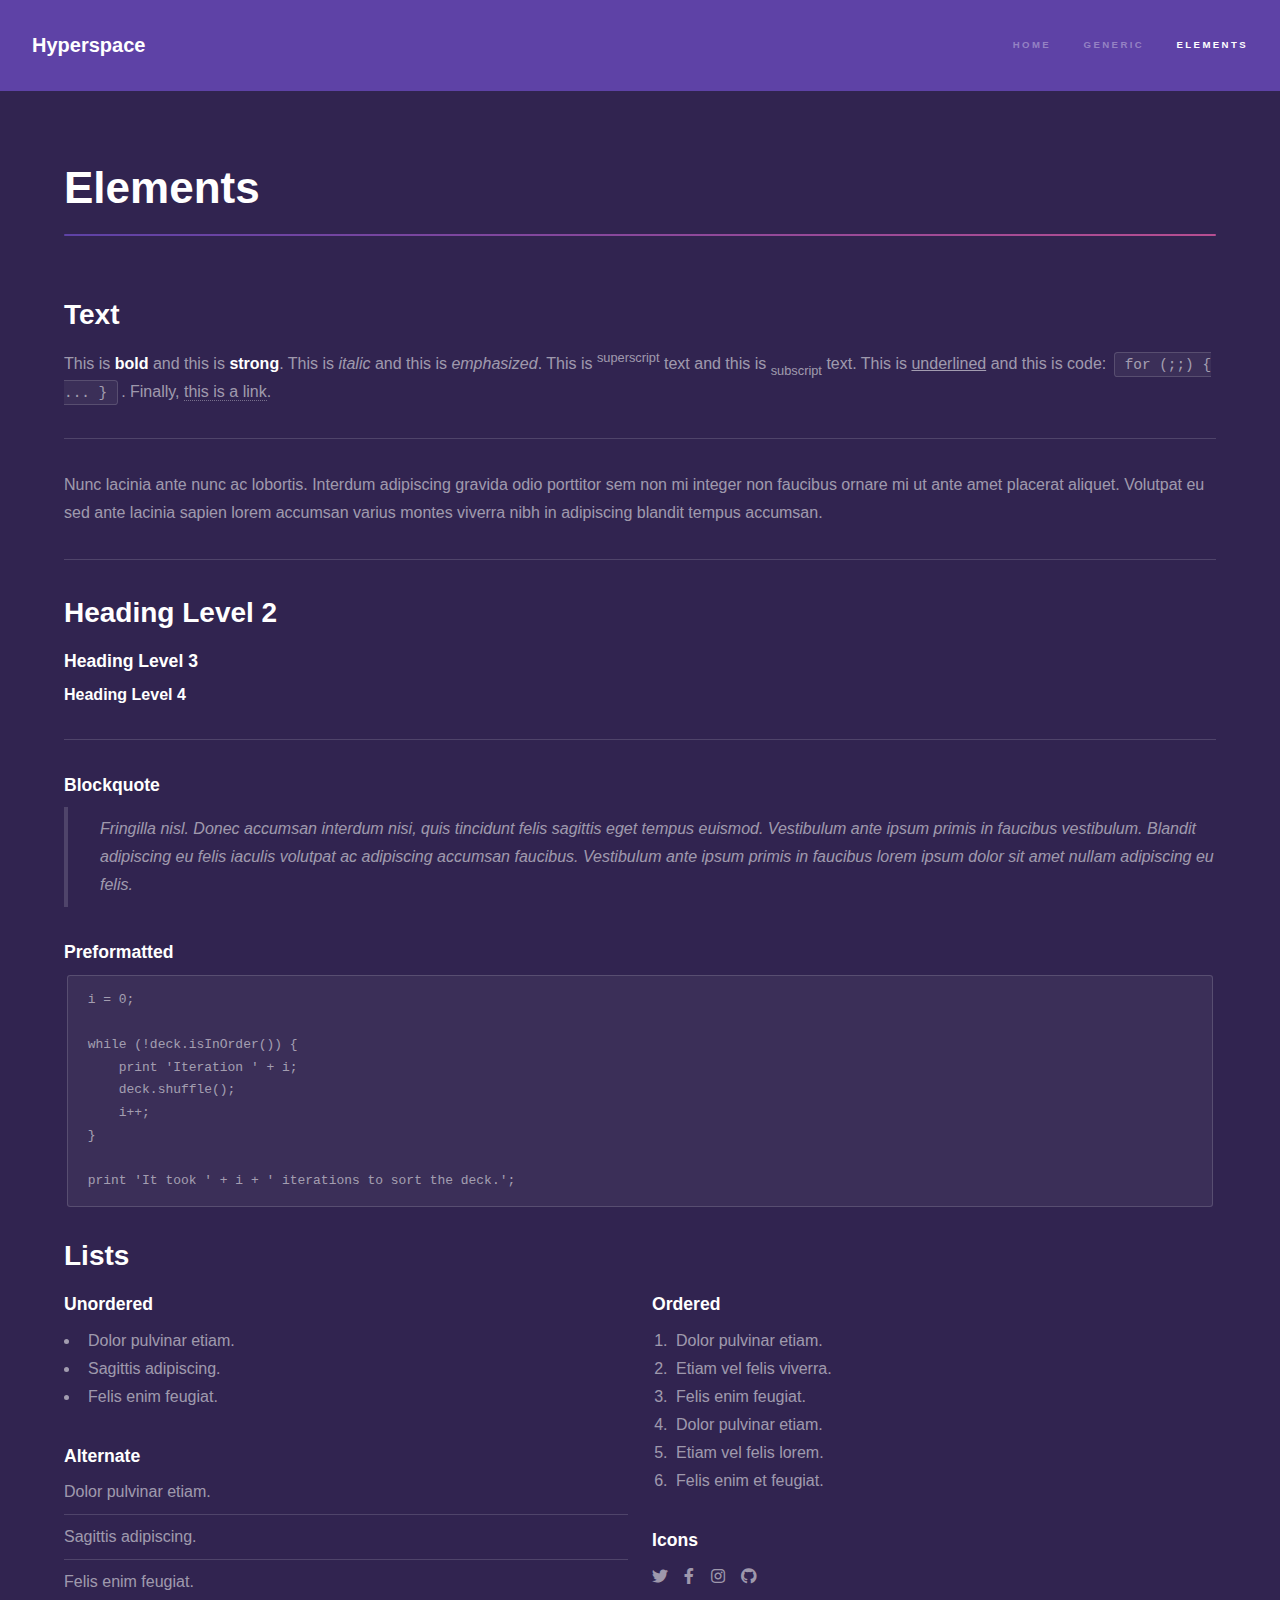
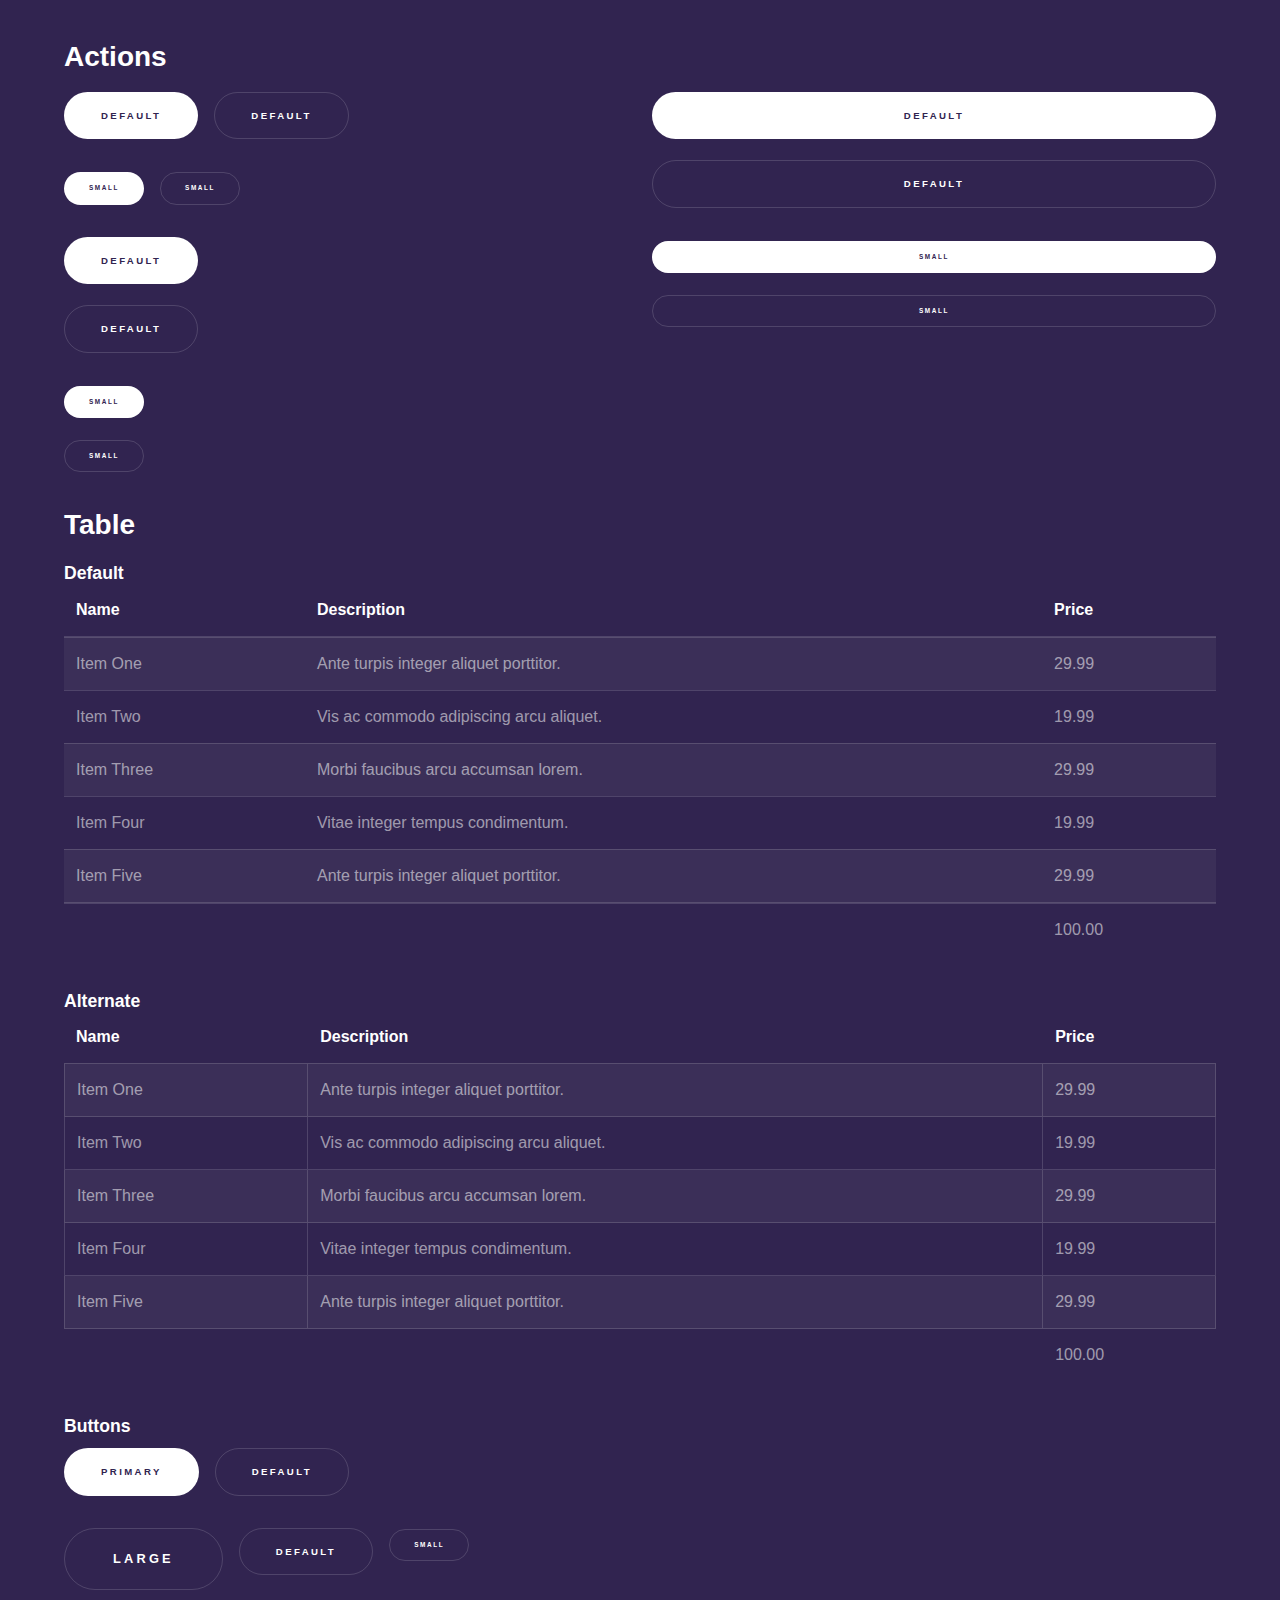
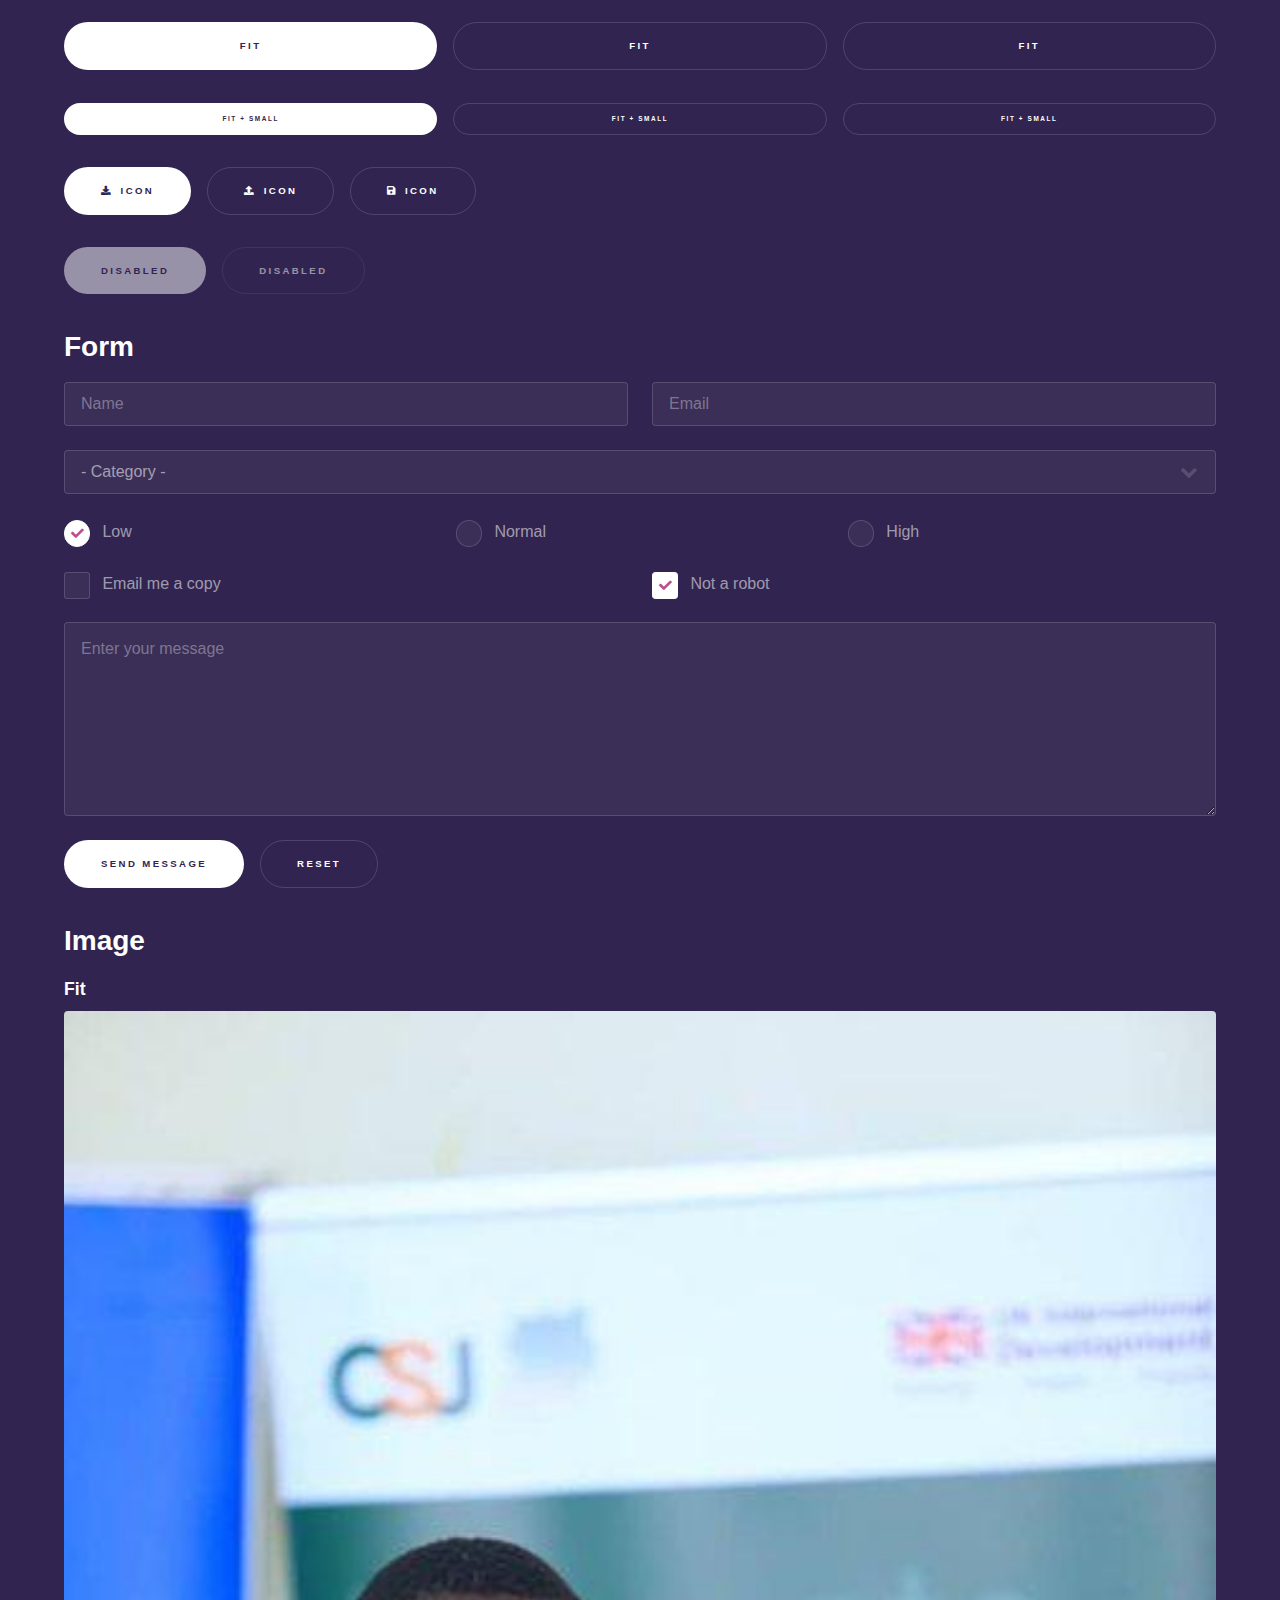
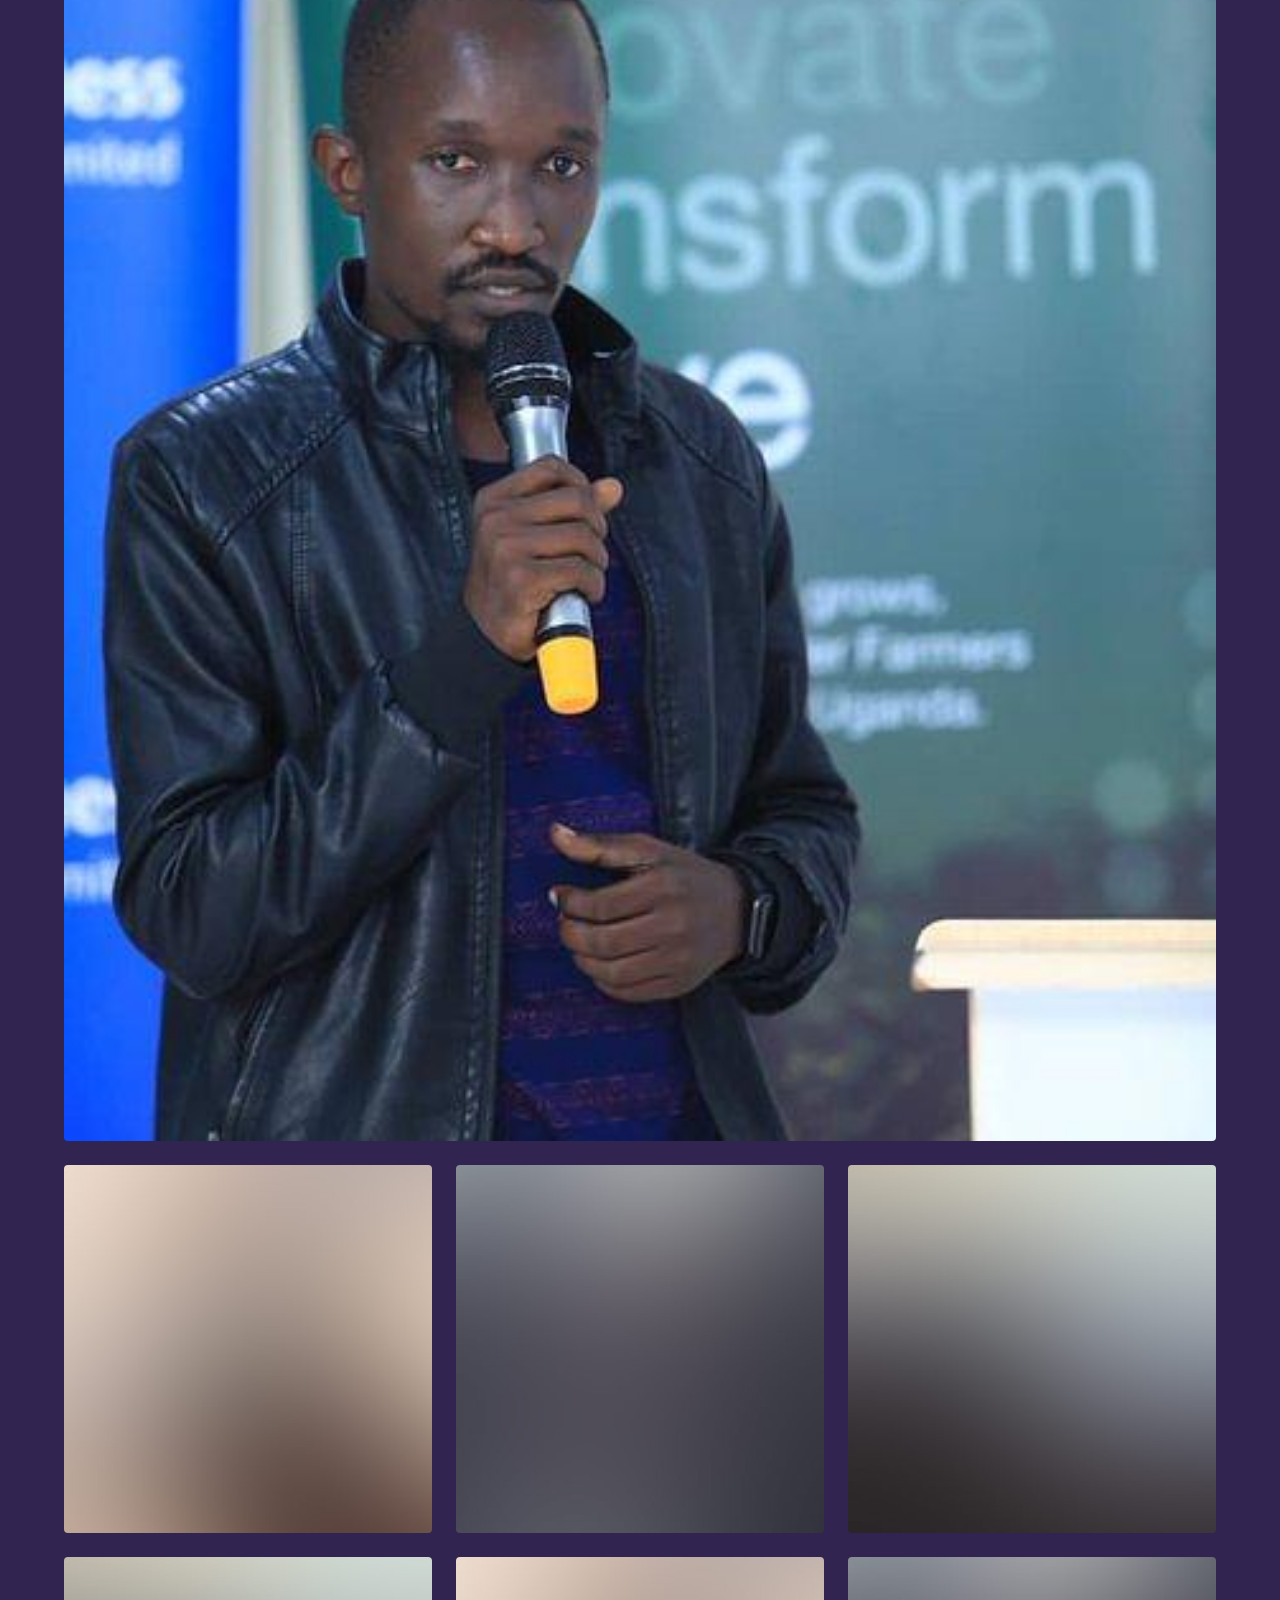
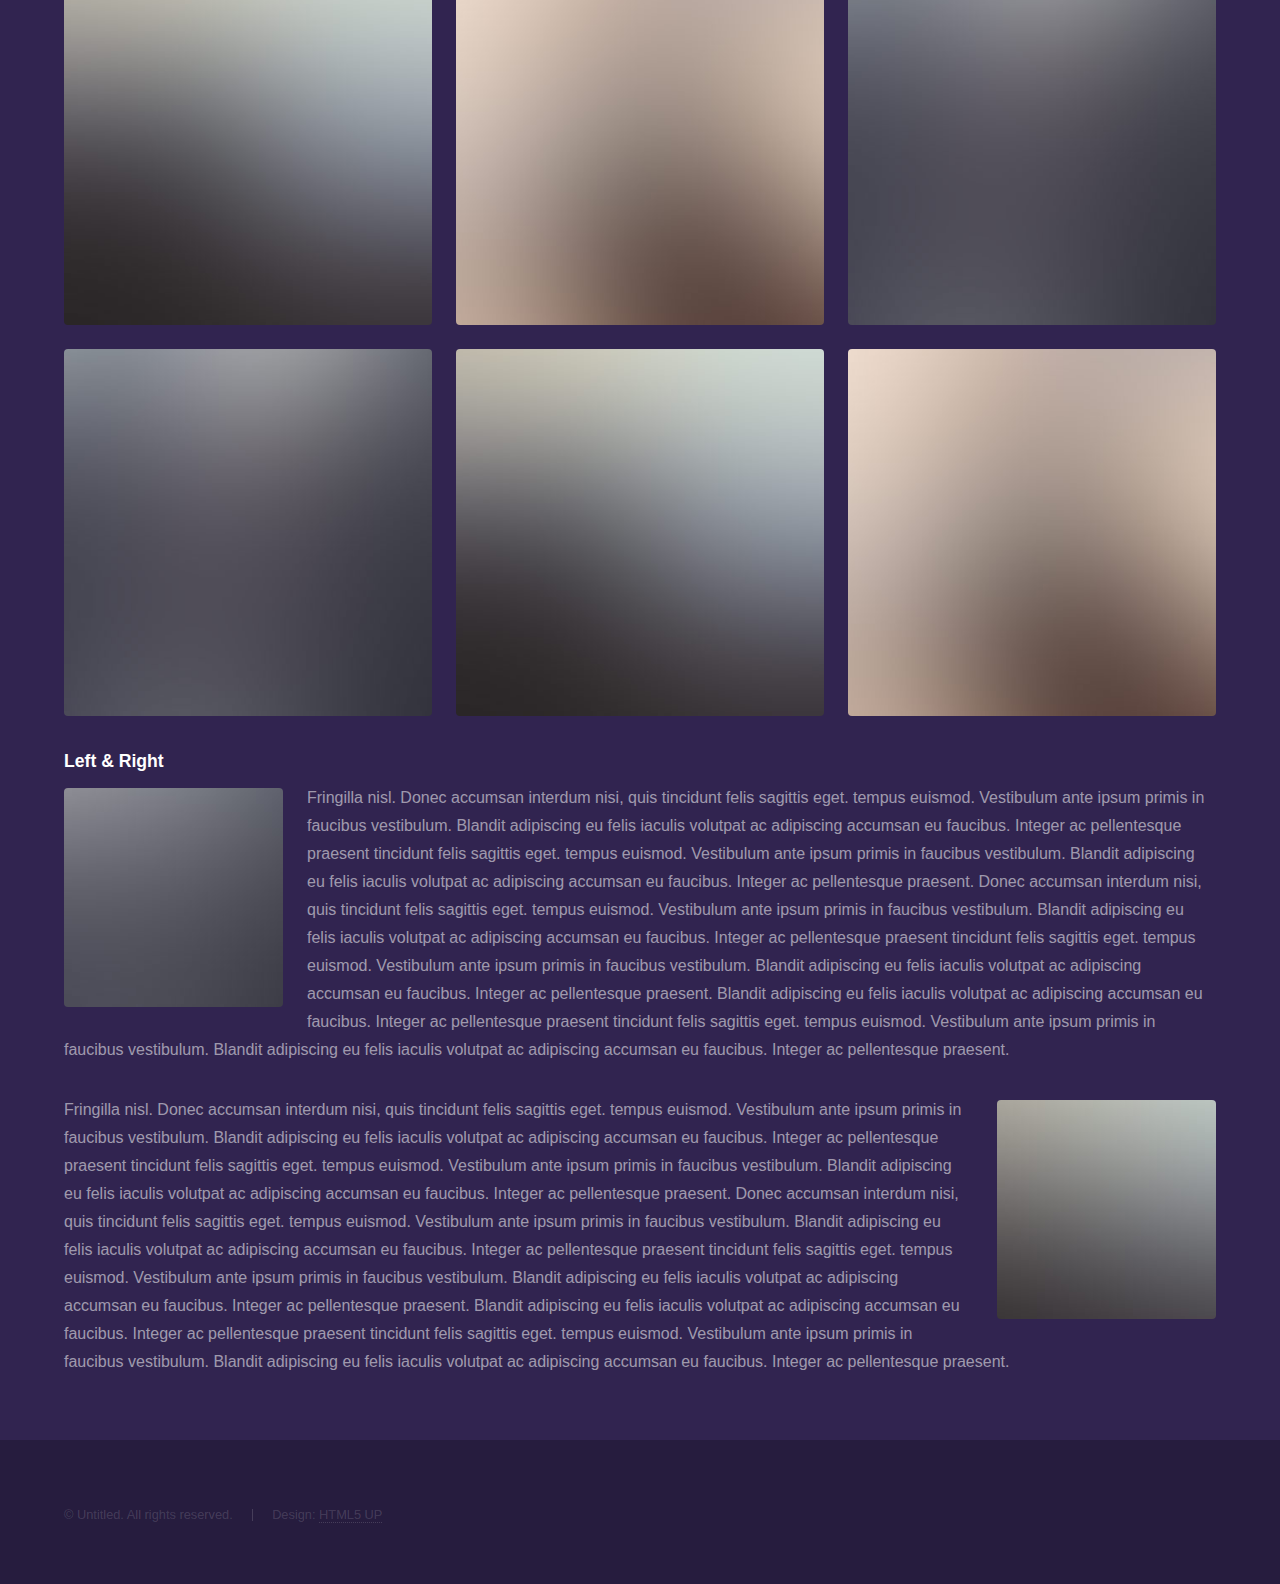
==== commit c06b58bf: "second change" ====
--- a/elements.html
+++ b/elements.html
@@ -319,10 +319,10 @@
 									<h3>Fit</h3>
 									<div class="box alt">
 										<div class="row gtr-uniform">
-											<div class="col-12"><span class="image fit"><img src="images/pic04.jpg" alt="" /></span></div>
+											<div class="col-12"><span class="image fit"><img src="images/pic04.jpg" alt="bayo herbert" /></span></div>
 											<div class="col-4"><span class="image fit"><img src="images/pic01.jpg" alt="" /></span></div>
 											<div class="col-4"><span class="image fit"><img src="images/pic02.jpg" alt="" /></span></div>
-											<div class="col-4"><span class="image fit"><img src="images/pic03.jpg" alt="" /></span></div>
+											<div class="col-4"><span class="image fit"><img src="images/pic03.jpg" alt="bayo herbert" /></span></div>
 											<div class="col-4"><span class="image fit"><img src="images/pic03.jpg" alt="" /></span></div>
 											<div class="col-4"><span class="image fit"><img src="images/pic01.jpg" alt="" /></span></div>
 											<div class="col-4"><span class="image fit"><img src="images/pic02.jpg" alt="" /></span></div>
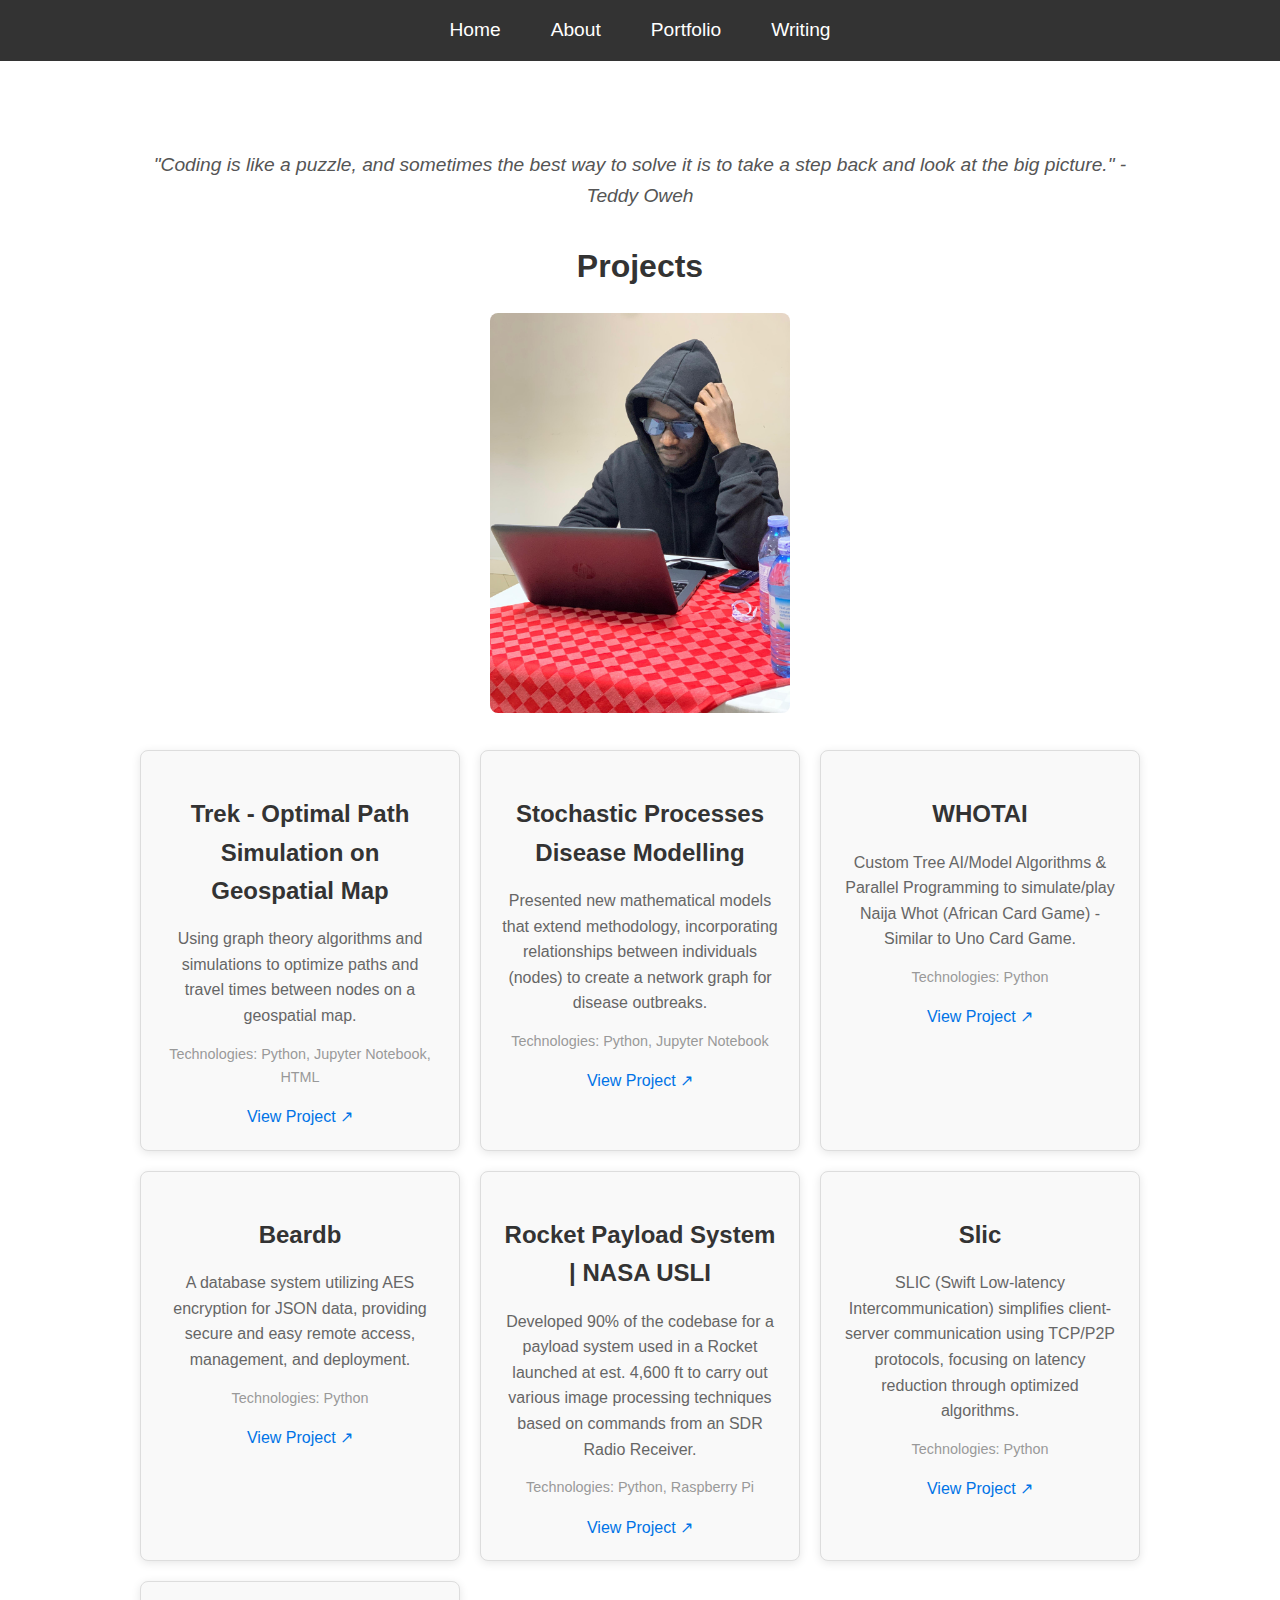
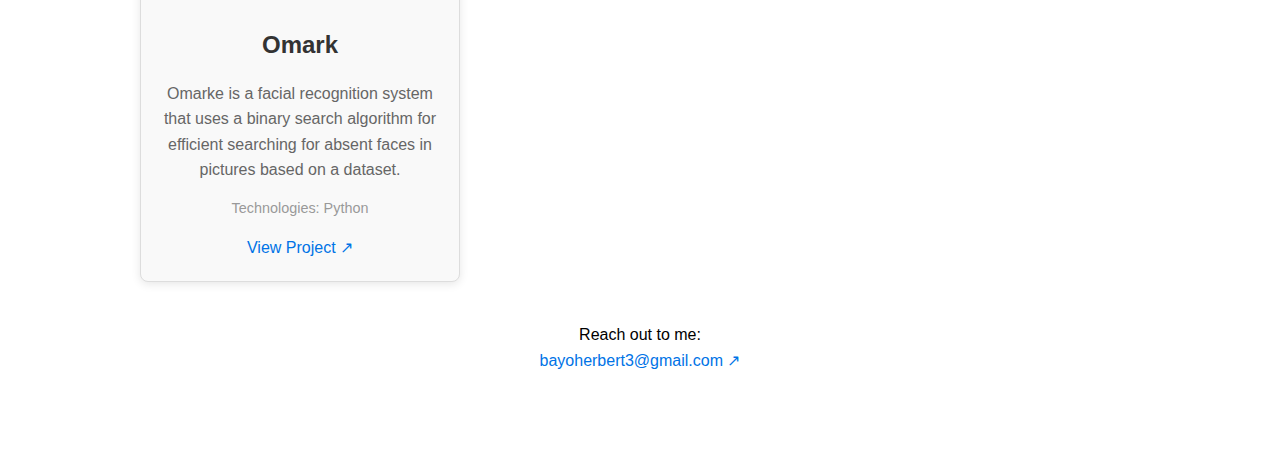
==== commit 5ad5ed47: "Website update" ====
--- a/elements.html
+++ b/elements.html
@@ -1,363 +1,266 @@
-<!DOCTYPE HTML>
-<!--
-	Hyperspace by HTML5 UP
-	html5up.net | @ajlkn
-	Free for personal and commercial use under the CCA 3.0 license (html5up.net/license)
--->
-<html>
-	<head>
-		<title>Elements - Hyperspace by HTML5 UP</title>
-		<meta charset="utf-8" />
-		<meta name="viewport" content="width=device-width, initial-scale=1, user-scalable=no" />
-		<link rel="stylesheet" href="assets/css/main.css" />
-		<noscript><link rel="stylesheet" href="assets/css/noscript.css" /></noscript>
-	</head>
-	<body class="is-preload">
-
-		<!-- Header -->
-			<header id="header">
-				<a href="index.html" class="title">Hyperspace</a>
-				<nav>
-					<ul>
-						<li><a href="index.html">Home</a></li>
-						<li><a href="generic.html">Generic</a></li>
-						<li><a href="elements.html"  class="active">Elements</a></li>
-					</ul>
-				</nav>
-			</header>
-
-		<!-- Wrapper -->
-			<div id="wrapper">
-
-				<!-- Main -->
-					<section id="main" class="wrapper">
-						<div class="inner">
-							<h1 class="major">Elements</h1>
-
-							<!-- Text -->
-								<section>
-									<h2>Text</h2>
-									<p>This is <b>bold</b> and this is <strong>strong</strong>. This is <i>italic</i> and this is <em>emphasized</em>.
-									This is <sup>superscript</sup> text and this is <sub>subscript</sub> text.
-									This is <u>underlined</u> and this is code: <code>for (;;) { ... }</code>. Finally, <a href="#">this is a link</a>.</p>
-									<hr />
-									<p>Nunc lacinia ante nunc ac lobortis. Interdum adipiscing gravida odio porttitor sem non mi integer non faucibus ornare mi ut ante amet placerat aliquet. Volutpat eu sed ante lacinia sapien lorem accumsan varius montes viverra nibh in adipiscing blandit tempus accumsan.</p>
-									<hr />
-									<h2>Heading Level 2</h2>
-									<h3>Heading Level 3</h3>
-									<h4>Heading Level 4</h4>
-									<hr />
-									<h3>Blockquote</h3>
-									<blockquote>Fringilla nisl. Donec accumsan interdum nisi, quis tincidunt felis sagittis eget tempus euismod. Vestibulum ante ipsum primis in faucibus vestibulum. Blandit adipiscing eu felis iaculis volutpat ac adipiscing accumsan faucibus. Vestibulum ante ipsum primis in faucibus lorem ipsum dolor sit amet nullam adipiscing eu felis.</blockquote>
-									<h3>Preformatted</h3>
-									<pre><code>i = 0;
-
-while (!deck.isInOrder()) {
-    print 'Iteration ' + i;
-    deck.shuffle();
-    i++;
-}
-
-print 'It took ' + i + ' iterations to sort the deck.';</code></pre>
-								</section>
-
-							<!-- Lists -->
-								<section>
-									<h2>Lists</h2>
-									<div class="row">
-										<div class="col-6 col-12-medium">
-											<h3>Unordered</h3>
-											<ul>
-												<li>Dolor pulvinar etiam.</li>
-												<li>Sagittis adipiscing.</li>
-												<li>Felis enim feugiat.</li>
-											</ul>
-											<h3>Alternate</h3>
-											<ul class="alt">
-												<li>Dolor pulvinar etiam.</li>
-												<li>Sagittis adipiscing.</li>
-												<li>Felis enim feugiat.</li>
-											</ul>
-										</div>
-										<div class="col-6 col-12-medium">
-											<h3>Ordered</h3>
-											<ol>
-												<li>Dolor pulvinar etiam.</li>
-												<li>Etiam vel felis viverra.</li>
-												<li>Felis enim feugiat.</li>
-												<li>Dolor pulvinar etiam.</li>
-												<li>Etiam vel felis lorem.</li>
-												<li>Felis enim et feugiat.</li>
-											</ol>
-											<h3>Icons</h3>
-											<ul class="icons">
-												<li><a href="#" class="icon brands fa-twitter"><span class="label">Twitter</span></a></li>
-												<li><a href="#" class="icon brands fa-facebook-f"><span class="label">Facebook</span></a></li>
-												<li><a href="#" class="icon brands fa-instagram"><span class="label">Instagram</span></a></li>
-												<li><a href="#" class="icon brands fa-github"><span class="label">Github</span></a></li>
-											</ul>
-										</div>
-									</div>
-									<h2>Actions</h2>
-									<div class="row">
-										<div class="col-6 col-12-medium">
-											<ul class="actions">
-												<li><a href="#" class="button primary">Default</a></li>
-												<li><a href="#" class="button">Default</a></li>
-											</ul>
-											<ul class="actions small">
-												<li><a href="#" class="button primary small">Small</a></li>
-												<li><a href="#" class="button small">Small</a></li>
-											</ul>
-											<ul class="actions stacked">
-												<li><a href="#" class="button primary">Default</a></li>
-												<li><a href="#" class="button">Default</a></li>
-											</ul>
-											<ul class="actions stacked">
-												<li><a href="#" class="button primary small">Small</a></li>
-												<li><a href="#" class="button small">Small</a></li>
-											</ul>
-										</div>
-										<div class="col-6 col-12-medium">
-											<ul class="actions stacked">
-												<li><a href="#" class="button primary fit">Default</a></li>
-												<li><a href="#" class="button fit">Default</a></li>
-											</ul>
-											<ul class="actions stacked">
-												<li><a href="#" class="button primary small fit">Small</a></li>
-												<li><a href="#" class="button small fit">Small</a></li>
-											</ul>
-										</div>
-									</div>
-								</section>
-
-							<!-- Table -->
-								<section>
-									<h2>Table</h2>
-									<h3>Default</h3>
-									<div class="table-wrapper">
-										<table>
-											<thead>
-												<tr>
-													<th>Name</th>
-													<th>Description</th>
-													<th>Price</th>
-												</tr>
-											</thead>
-											<tbody>
-												<tr>
-													<td>Item One</td>
-													<td>Ante turpis integer aliquet porttitor.</td>
-													<td>29.99</td>
-												</tr>
-												<tr>
-													<td>Item Two</td>
-													<td>Vis ac commodo adipiscing arcu aliquet.</td>
-													<td>19.99</td>
-												</tr>
-												<tr>
-													<td>Item Three</td>
-													<td> Morbi faucibus arcu accumsan lorem.</td>
-													<td>29.99</td>
-												</tr>
-												<tr>
-													<td>Item Four</td>
-													<td>Vitae integer tempus condimentum.</td>
-													<td>19.99</td>
-												</tr>
-												<tr>
-													<td>Item Five</td>
-													<td>Ante turpis integer aliquet porttitor.</td>
-													<td>29.99</td>
-												</tr>
-											</tbody>
-											<tfoot>
-												<tr>
-													<td colspan="2"></td>
-													<td>100.00</td>
-												</tr>
-											</tfoot>
-										</table>
-									</div>
-
-									<h3>Alternate</h3>
-									<div class="table-wrapper">
-										<table class="alt">
-											<thead>
-												<tr>
-													<th>Name</th>
-													<th>Description</th>
-													<th>Price</th>
-												</tr>
-											</thead>
-											<tbody>
-												<tr>
-													<td>Item One</td>
-													<td>Ante turpis integer aliquet porttitor.</td>
-													<td>29.99</td>
-												</tr>
-												<tr>
-													<td>Item Two</td>
-													<td>Vis ac commodo adipiscing arcu aliquet.</td>
-													<td>19.99</td>
-												</tr>
-												<tr>
-													<td>Item Three</td>
-													<td> Morbi faucibus arcu accumsan lorem.</td>
-													<td>29.99</td>
-												</tr>
-												<tr>
-													<td>Item Four</td>
-													<td>Vitae integer tempus condimentum.</td>
-													<td>19.99</td>
-												</tr>
-												<tr>
-													<td>Item Five</td>
-													<td>Ante turpis integer aliquet porttitor.</td>
-													<td>29.99</td>
-												</tr>
-											</tbody>
-											<tfoot>
-												<tr>
-													<td colspan="2"></td>
-													<td>100.00</td>
-												</tr>
-											</tfoot>
-										</table>
-									</div>
-								</section>
-
-							<!-- Buttons -->
-								<section>
-									<h3>Buttons</h3>
-									<ul class="actions">
-										<li><a href="#" class="button primary">Primary</a></li>
-										<li><a href="#" class="button">Default</a></li>
-									</ul>
-									<ul class="actions">
-										<li><a href="#" class="button large">Large</a></li>
-										<li><a href="#" class="button">Default</a></li>
-										<li><a href="#" class="button small">Small</a></li>
-									</ul>
-									<ul class="actions fit">
-										<li><a href="#" class="button primary fit">Fit</a></li>
-										<li><a href="#" class="button fit">Fit</a></li>
-										<li><a href="#" class="button fit">Fit</a></li>
-									</ul>
-									<ul class="actions fit small">
-										<li><a href="#" class="button primary fit small">Fit + Small</a></li>
-										<li><a href="#" class="button fit small">Fit + Small</a></li>
-										<li><a href="#" class="button fit small">Fit + Small</a></li>
-									</ul>
-									<ul class="actions">
-										<li><a href="#" class="button primary icon solid fa-download">Icon</a></li>
-										<li><a href="#" class="button icon solid fa-upload">Icon</a></li>
-										<li><a href="#" class="button icon solid fa-save">Icon</a></li>
-									</ul>
-									<ul class="actions">
-										<li><span class="button primary disabled">Disabled</span></li>
-										<li><span class="button disabled">Disabled</span></li>
-									</ul>
-								</section>
-
-							<!-- Form -->
-								<section>
-									<h2>Form</h2>
-									<form method="post" action="#">
-										<div class="row gtr-uniform">
-											<div class="col-6 col-12-xsmall">
-												<input type="text" name="demo-name" id="demo-name" value="" placeholder="Name" />
-											</div>
-											<div class="col-6 col-12-xsmall">
-												<input type="email" name="demo-email" id="demo-email" value="" placeholder="Email" />
-											</div>
-											<div class="col-12">
-												<select name="demo-category" id="demo-category">
-													<option value="">- Category -</option>
-													<option value="1">Manufacturing</option>
-													<option value="1">Shipping</option>
-													<option value="1">Administration</option>
-													<option value="1">Human Resources</option>
-												</select>
-											</div>
-											<div class="col-4 col-12-small">
-												<input type="radio" id="demo-priority-low" name="demo-priority" checked>
-												<label for="demo-priority-low">Low</label>
-											</div>
-											<div class="col-4 col-12-small">
-												<input type="radio" id="demo-priority-normal" name="demo-priority">
-												<label for="demo-priority-normal">Normal</label>
-											</div>
-											<div class="col-4 col-12-small">
-												<input type="radio" id="demo-priority-high" name="demo-priority">
-												<label for="demo-priority-high">High</label>
-											</div>
-											<div class="col-6 col-12-small">
-												<input type="checkbox" id="demo-copy" name="demo-copy">
-												<label for="demo-copy">Email me a copy</label>
-											</div>
-											<div class="col-6 col-12-small">
-												<input type="checkbox" id="demo-human" name="demo-human" checked>
-												<label for="demo-human">Not a robot</label>
-											</div>
-											<div class="col-12">
-												<textarea name="demo-message" id="demo-message" placeholder="Enter your message" rows="6"></textarea>
-											</div>
-											<div class="col-12">
-												<ul class="actions">
-													<li><input type="submit" value="Send Message" class="primary" /></li>
-													<li><input type="reset" value="Reset" /></li>
-												</ul>
-											</div>
-										</div>
-									</form>
-								</section>
-
-							<!-- Image -->
-								<section>
-									<h2>Image</h2>
-									<h3>Fit</h3>
-									<div class="box alt">
-										<div class="row gtr-uniform">
-											<div class="col-12"><span class="image fit"><img src="images/pic04.jpg" alt="bayo herbert" /></span></div>
-											<div class="col-4"><span class="image fit"><img src="images/pic01.jpg" alt="" /></span></div>
-											<div class="col-4"><span class="image fit"><img src="images/pic02.jpg" alt="" /></span></div>
-											<div class="col-4"><span class="image fit"><img src="images/pic03.jpg" alt="bayo herbert" /></span></div>
-											<div class="col-4"><span class="image fit"><img src="images/pic03.jpg" alt="" /></span></div>
-											<div class="col-4"><span class="image fit"><img src="images/pic01.jpg" alt="" /></span></div>
-											<div class="col-4"><span class="image fit"><img src="images/pic02.jpg" alt="" /></span></div>
-											<div class="col-4"><span class="image fit"><img src="images/pic02.jpg" alt="" /></span></div>
-											<div class="col-4"><span class="image fit"><img src="images/pic03.jpg" alt="" /></span></div>
-											<div class="col-4"><span class="image fit"><img src="images/pic01.jpg" alt="" /></span></div>
-										</div>
-									</div>
-									<h3>Left &amp; Right</h3>
-									<p><span class="image left"><img src="images/pic05.jpg" alt="" /></span>Fringilla nisl. Donec accumsan interdum nisi, quis tincidunt felis sagittis eget. tempus euismod. Vestibulum ante ipsum primis in faucibus vestibulum. Blandit adipiscing eu felis iaculis volutpat ac adipiscing accumsan eu faucibus. Integer ac pellentesque praesent tincidunt felis sagittis eget. tempus euismod. Vestibulum ante ipsum primis in faucibus vestibulum. Blandit adipiscing eu felis iaculis volutpat ac adipiscing accumsan eu faucibus. Integer ac pellentesque praesent. Donec accumsan interdum nisi, quis tincidunt felis sagittis eget. tempus euismod. Vestibulum ante ipsum primis in faucibus vestibulum. Blandit adipiscing eu felis iaculis volutpat ac adipiscing accumsan eu faucibus. Integer ac pellentesque praesent tincidunt felis sagittis eget. tempus euismod. Vestibulum ante ipsum primis in faucibus vestibulum. Blandit adipiscing eu felis iaculis volutpat ac adipiscing accumsan eu faucibus. Integer ac pellentesque praesent. Blandit adipiscing eu felis iaculis volutpat ac adipiscing accumsan eu faucibus. Integer ac pellentesque praesent tincidunt felis sagittis eget. tempus euismod. Vestibulum ante ipsum primis in faucibus vestibulum. Blandit adipiscing eu felis iaculis volutpat ac adipiscing accumsan eu faucibus. Integer ac pellentesque praesent.</p>
-									<p><span class="image right"><img src="images/pic06.jpg" alt="" /></span>Fringilla nisl. Donec accumsan interdum nisi, quis tincidunt felis sagittis eget. tempus euismod. Vestibulum ante ipsum primis in faucibus vestibulum. Blandit adipiscing eu felis iaculis volutpat ac adipiscing accumsan eu faucibus. Integer ac pellentesque praesent tincidunt felis sagittis eget. tempus euismod. Vestibulum ante ipsum primis in faucibus vestibulum. Blandit adipiscing eu felis iaculis volutpat ac adipiscing accumsan eu faucibus. Integer ac pellentesque praesent. Donec accumsan interdum nisi, quis tincidunt felis sagittis eget. tempus euismod. Vestibulum ante ipsum primis in faucibus vestibulum. Blandit adipiscing eu felis iaculis volutpat ac adipiscing accumsan eu faucibus. Integer ac pellentesque praesent tincidunt felis sagittis eget. tempus euismod. Vestibulum ante ipsum primis in faucibus vestibulum. Blandit adipiscing eu felis iaculis volutpat ac adipiscing accumsan eu faucibus. Integer ac pellentesque praesent. Blandit adipiscing eu felis iaculis volutpat ac adipiscing accumsan eu faucibus. Integer ac pellentesque praesent tincidunt felis sagittis eget. tempus euismod. Vestibulum ante ipsum primis in faucibus vestibulum. Blandit adipiscing eu felis iaculis volutpat ac adipiscing accumsan eu faucibus. Integer ac pellentesque praesent.</p>
-								</section>
-
-						</div>
-					</section>
-
-			</div>
-
-		<!-- Footer -->
-			<footer id="footer" class="wrapper alt">
-				<div class="inner">
-					<ul class="menu">
-						<li>&copy; Untitled. All rights reserved.</li><li>Design: <a href="http://html5up.net">HTML5 UP</a></li>
-					</ul>
-				</div>
-			</footer>
-
-		<!-- Scripts -->
-			<script src="assets/js/jquery.min.js"></script>
-			<script src="assets/js/jquery.scrollex.min.js"></script>
-			<script src="assets/js/jquery.scrolly.min.js"></script>
-			<script src="assets/js/browser.min.js"></script>
-			<script src="assets/js/breakpoints.min.js"></script>
-			<script src="assets/js/util.js"></script>
-			<script src="assets/js/main.js"></script>
-
-	</body>
-</html>+<!DOCTYPE html>
+<html lang="en">
+  <head>
+    <meta charset="UTF-8" />
+    <meta name="viewport" content="width=device-width, initial-scale=1.0" />
+    <title>Bayo Herbert - Projects</title>
+    <link href="style.css" rel="stylesheet" />
+    <style>
+      body {
+        font-family: Arial, sans-serif;
+        margin: 0;
+        padding: 0;
+        background-color: #ffffff;
+        line-height: 1.6;
+      }
+
+      /* Header Style */
+      header {
+        background-color: #333;
+        color: #fff;
+        padding: 15px 0;
+        text-align: center;
+      }
+
+      header nav {
+        display: inline-block;
+      }
+
+      header nav ul {
+        list-style: none;
+        padding: 0;
+        margin: 0;
+        display: flex;
+        justify-content: center;
+      }
+
+      header nav ul li {
+        margin: 0 15px;
+      }
+
+      header nav ul li a {
+        color: #fff;
+        text-decoration: none;
+        font-size: 1.2em;
+        padding: 5px 10px;
+      }
+
+      header nav ul li a:hover {
+        background-color: #555;
+        border-radius: 5px;
+      }
+
+      .projects-section {
+        max-width: 1000px;
+        margin: 50px auto;
+        padding: 20px;
+      }
+
+      .quote {
+        text-align: center;
+        font-size: 1.2em;
+        font-style: italic;
+        color: #555;
+        margin-bottom: 30px;
+      }
+
+      h2 {
+        text-align: center;
+        margin-bottom: 20px;
+        font-size: 2em;
+        color: #333;
+      }
+
+      .project-list {
+        display: grid;
+        grid-template-columns: 1fr 1fr 1fr;
+        gap: 20px;
+        margin-top: 20px;
+      }
+
+      .project-card {
+        background: #f9f9f9;
+        border: 1px solid #ddd;
+        border-radius: 8px;
+        padding: 20px;
+        text-align: center;
+        box-shadow: 0 2px 10px rgba(0, 0, 0, 0.1);
+      }
+
+      .project-title {
+        font-size: 1.5em;
+        margin-bottom: 10px;
+        color: #333;
+      }
+
+      .project-description {
+        margin-bottom: 10px;
+        color: #666;
+      }
+
+      .project-tech {
+        font-size: 0.9em;
+        margin-bottom: 15px;
+        color: #999;
+      }
+
+      .project-link {
+        text-decoration: none;
+        color: #0073e6;
+      }
+
+      .project-link:hover {
+        text-decoration: underline;
+      }
+
+      .contact {
+        text-align: center;
+        margin-top: 40px;
+      }
+
+      .contact a {
+        color: #0073e6;
+        text-decoration: none;
+        margin: 0 10px;
+      }
+
+      .contact a:hover {
+        text-decoration: underline;
+      }
+
+      /* Image Styles */
+      .image-container {
+        text-align: center;
+        margin-bottom: 30px;
+      }
+
+      .image-container img {
+        max-width: 100%;
+        height: auto;
+        max-height: 400px;
+        object-fit: cover;
+        border-radius: 8px;
+      }
+
+      /* Adjust layout for smaller screens */
+      @media (max-width: 768px) {
+        .project-list {
+          grid-template-columns: 1fr 1fr;
+        }
+      }
+
+      @media (max-width: 480px) {
+        .project-list {
+          grid-template-columns: 1fr;
+        }
+      }
+    </style>
+  </head>
+  <body>
+    <!-- Navigation Header -->
+    <header>
+      <nav>
+        <ul>
+          <li><a href="index.html">Home</a></li>
+          <li><a href="generic.html">About</a></li>
+          <li><a href="elements.html">Portfolio</a></li>
+          <li><a href="writing.html">Writing</a></li>
+        </ul>
+      </nav>
+    </header>
+
+    <main class="projects-section">
+      <p class="quote">
+        "Coding is like a puzzle, and sometimes the best way to solve it is to take a step back and look at the big picture." - Teddy Oweh
+      </p>
+
+      <h2>Projects</h2>
+
+      <!-- Image Section -->
+      <div class="image-container">
+        <img src="images/pic07.jpg" alt="Project Overview Image" />
+      </div>
+
+      <div class="project-list">
+        <!-- Project 1 -->
+        <div class="project-card">
+          <h3 class="project-title">Trek - Optimal Path Simulation on Geospatial Map</h3>
+          <p class="project-description">
+            Using graph theory algorithms and simulations to optimize paths and travel times between nodes on a geospatial map.
+          </p>
+          <p class="project-tech">Technologies: Python, Jupyter Notebook, HTML</p>
+          <a class="project-link" href="https://github.com/yourusername/trek" target="_blank">View Project ↗</a>
+        </div>
+
+        <!-- Project 2 -->
+        <div class="project-card">
+          <h3 class="project-title">Stochastic Processes Disease Modelling</h3>
+          <p class="project-description">
+            Presented new mathematical models that extend methodology, incorporating relationships between individuals (nodes) to create a network graph for disease outbreaks.
+          </p>
+          <p class="project-tech">Technologies: Python, Jupyter Notebook</p>
+          <a class="project-link" href="https://github.com/yourusername/stochastic-model" target="_blank">View Project ↗</a>
+        </div>
+
+        <!-- Project 3 -->
+        <div class="project-card">
+          <h3 class="project-title">WHOTAI</h3>
+          <p class="project-description">
+            Custom Tree AI/Model Algorithms & Parallel Programming to simulate/play Naija Whot (African Card Game) - Similar to Uno Card Game.
+          </p>
+          <p class="project-tech">Technologies: Python</p>
+          <a class="project-link" href="https://github.com/yourusername/whotai" target="_blank">View Project ↗</a>
+        </div>
+
+        <!-- Project 4 -->
+        <div class="project-card">
+          <h3 class="project-title">Beardb</h3>
+          <p class="project-description">
+            A database system utilizing AES encryption for JSON data, providing secure and easy remote access, management, and deployment.
+          </p>
+          <p class="project-tech">Technologies: Python</p>
+          <a class="project-link" href="https://github.com/yourusername/beardb" target="_blank">View Project ↗</a>
+        </div>
+
+        <!-- Project 5 -->
+        <div class="project-card">
+          <h3 class="project-title">Rocket Payload System | NASA USLI</h3>
+          <p class="project-description">
+            Developed 90% of the codebase for a payload system used in a Rocket launched at est. 4,600 ft to carry out various image processing techniques based on commands from an SDR Radio Receiver.
+          </p>
+          <p class="project-tech">Technologies: Python, Raspberry Pi</p>
+          <a class="project-link" href="https://github.com/yourusername/rocket-payload" target="_blank">View Project ↗</a>
+        </div>
+
+        <!-- Project 6 -->
+        <div class="project-card">
+          <h3 class="project-title">Slic</h3>
+          <p class="project-description">
+            SLIC (Swift Low-latency Intercommunication) simplifies client-server communication using TCP/P2P protocols, focusing on latency reduction through optimized algorithms.
+          </p>
+          <p class="project-tech">Technologies: Python</p>
+          <a class="project-link" href="https://github.com/yourusername/slic" target="_blank">View Project ↗</a>
+        </div>
+
+        <!-- Project 7 -->
+        <div class="project-card">
+          <h3 class="project-title">Omark</h3>
+          <p class="project-description">
+            Omarke is a facial recognition system that uses a binary search algorithm for efficient searching for absent faces in pictures based on a dataset.
+          </p>
+          <p class="project-tech">Technologies: Python</p>
+          <a class="project-link" href="https://github.com/yourusername/omark" target="_blank">View Project ↗</a>
+        </div>
+
+        <!-- Additional projects can be added here... -->
+      </div>
+
+      <!-- Contact Section -->
+      <div class="contact">
+        <p>
+          Reach out to me: <br />
+          <a href="mailto:bayoherbert3@gmail.com">bayoherbert3@gmail.com ↗</a>
+        </p>
+        <p>
+          <a href="https://github.com/yourusername"
+
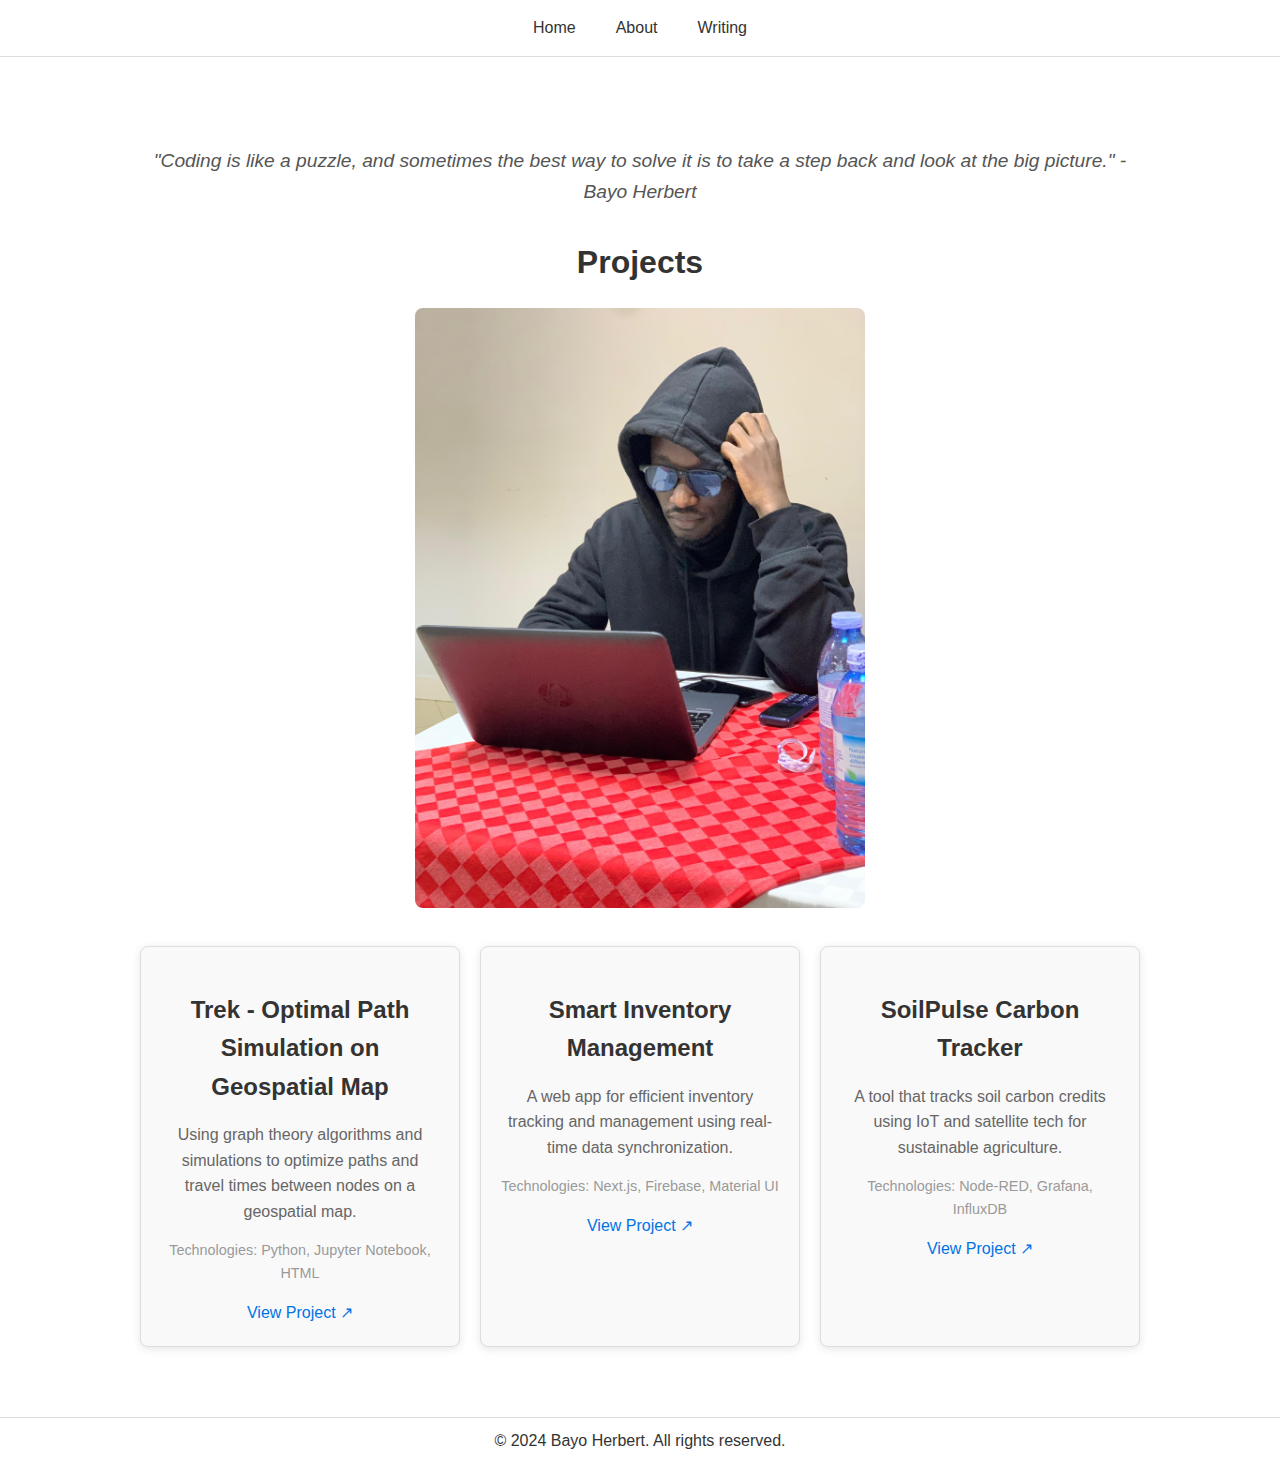
==== commit 6921ede7: "changes on projects pages" ====
--- a/elements.html
+++ b/elements.html
@@ -16,10 +16,11 @@
 
       /* Header Style */
       header {
-        background-color: #333;
-        color: #fff;
+        background-color: #fff;
+        color: #333;
         padding: 15px 0;
         text-align: center;
+        border-bottom: 1px solid #ddd;
       }
 
       header nav {
@@ -35,18 +36,18 @@
       }
 
       header nav ul li {
-        margin: 0 15px;
+        margin: 0 10px;
       }
 
       header nav ul li a {
-        color: #fff;
+        color: #333;
         text-decoration: none;
-        font-size: 1.2em;
+        font-size: 1em;
         padding: 5px 10px;
       }
 
       header nav ul li a:hover {
-        background-color: #555;
+        background-color: #f5f5f5;
         border-radius: 5px;
       }
 
@@ -128,6 +129,15 @@
         text-decoration: underline;
       }
 
+      /* Footer */
+      footer {
+        background-color: #fff;
+        color: #333;
+        text-align: center;
+        padding: 10px 0;
+        border-top: 1px solid #ddd;
+      }
+
       /* Image Styles */
       .image-container {
         text-align: center;
@@ -136,8 +146,7 @@
 
       .image-container img {
         max-width: 100%;
-        height: auto;
-        max-height: 400px;
+        max-height: 600px;
         object-fit: cover;
         border-radius: 8px;
       }
@@ -150,6 +159,10 @@
       }
 
       @media (max-width: 480px) {
+        header nav ul li a {
+          font-size: 0.9em;
+        }
+
         .project-list {
           grid-template-columns: 1fr;
         }
@@ -163,7 +176,7 @@
         <ul>
           <li><a href="index.html">Home</a></li>
           <li><a href="generic.html">About</a></li>
-          <li><a href="elements.html">Portfolio</a></li>
+          <!--<li><a href="elements.html">Portfolio</a></li>-->
           <li><a href="writing.html">Writing</a></li>
         </ul>
       </nav>
@@ -171,7 +184,7 @@
 
     <main class="projects-section">
       <p class="quote">
-        "Coding is like a puzzle, and sometimes the best way to solve it is to take a step back and look at the big picture." - Teddy Oweh
+        "Coding is like a puzzle, and sometimes the best way to solve it is to take a step back and look at the big picture." - Bayo Herbert
       </p>
 
       <h2>Projects</h2>
@@ -182,7 +195,7 @@
       </div>
 
       <div class="project-list">
-        <!-- Project 1 -->
+        <!-- Projects -->
         <div class="project-card">
           <h3 class="project-title">Trek - Optimal Path Simulation on Geospatial Map</h3>
           <p class="project-description">
@@ -191,76 +204,29 @@
           <p class="project-tech">Technologies: Python, Jupyter Notebook, HTML</p>
           <a class="project-link" href="https://github.com/yourusername/trek" target="_blank">View Project ↗</a>
         </div>
-
-        <!-- Project 2 -->
         <div class="project-card">
-          <h3 class="project-title">Stochastic Processes Disease Modelling</h3>
+          <h3 class="project-title">Smart Inventory Management</h3>
           <p class="project-description">
-            Presented new mathematical models that extend methodology, incorporating relationships between individuals (nodes) to create a network graph for disease outbreaks.
+            A web app for efficient inventory tracking and management using real-time data synchronization.
           </p>
-          <p class="project-tech">Technologies: Python, Jupyter Notebook</p>
-          <a class="project-link" href="https://github.com/yourusername/stochastic-model" target="_blank">View Project ↗</a>
+          <p class="project-tech">Technologies: Next.js, Firebase, Material UI</p>
+          <a class="project-link" href="https://github.com/yourusername/inventory" target="_blank">View Project ↗</a>
         </div>
-
-        <!-- Project 3 -->
         <div class="project-card">
-          <h3 class="project-title">WHOTAI</h3>
+          <h3 class="project-title">SoilPulse Carbon Tracker</h3>
           <p class="project-description">
-            Custom Tree AI/Model Algorithms & Parallel Programming to simulate/play Naija Whot (African Card Game) - Similar to Uno Card Game.
+            A tool that tracks soil carbon credits using IoT and satellite tech for sustainable agriculture.
           </p>
-          <p class="project-tech">Technologies: Python</p>
-          <a class="project-link" href="https://github.com/yourusername/whotai" target="_blank">View Project ↗</a>
+          <p class="project-tech">Technologies: Node-RED, Grafana, InfluxDB</p>
+          <a class="project-link" href="https://github.com/yourusername/soilpulse" target="_blank">View Project ↗</a>
         </div>
-
-        <!-- Project 4 -->
-        <div class="project-card">
-          <h3 class="project-title">Beardb</h3>
-          <p class="project-description">
-            A database system utilizing AES encryption for JSON data, providing secure and easy remote access, management, and deployment.
-          </p>
-          <p class="project-tech">Technologies: Python</p>
-          <a class="project-link" href="https://github.com/yourusername/beardb" target="_blank">View Project ↗</a>
-        </div>
-
-        <!-- Project 5 -->
-        <div class="project-card">
-          <h3 class="project-title">Rocket Payload System | NASA USLI</h3>
-          <p class="project-description">
-            Developed 90% of the codebase for a payload system used in a Rocket launched at est. 4,600 ft to carry out various image processing techniques based on commands from an SDR Radio Receiver.
-          </p>
-          <p class="project-tech">Technologies: Python, Raspberry Pi</p>
-          <a class="project-link" href="https://github.com/yourusername/rocket-payload" target="_blank">View Project ↗</a>
-        </div>
-
-        <!-- Project 6 -->
-        <div class="project-card">
-          <h3 class="project-title">Slic</h3>
-          <p class="project-description">
-            SLIC (Swift Low-latency Intercommunication) simplifies client-server communication using TCP/P2P protocols, focusing on latency reduction through optimized algorithms.
-          </p>
-          <p class="project-tech">Technologies: Python</p>
-          <a class="project-link" href="https://github.com/yourusername/slic" target="_blank">View Project ↗</a>
-        </div>
-
-        <!-- Project 7 -->
-        <div class="project-card">
-          <h3 class="project-title">Omark</h3>
-          <p class="project-description">
-            Omarke is a facial recognition system that uses a binary search algorithm for efficient searching for absent faces in pictures based on a dataset.
-          </p>
-          <p class="project-tech">Technologies: Python</p>
-          <a class="project-link" href="https://github.com/yourusername/omark" target="_blank">View Project ↗</a>
-        </div>
-
-        <!-- Additional projects can be added here... -->
+        <!-- Add more projects as needed -->
       </div>
-
-      <!-- Contact Section -->
-      <div class="contact">
-        <p>
-          Reach out to me: <br />
-          <a href="mailto:bayoherbert3@gmail.com">bayoherbert3@gmail.com ↗</a>
-        </p>
-        <p>
-          <a href="https://github.com/yourusername"
-
+    </main>
+
+    <!-- Footer -->
+    <footer>
+      © 2024 Bayo Herbert. All rights reserved.
+    </footer>
+  </body>
+</html>
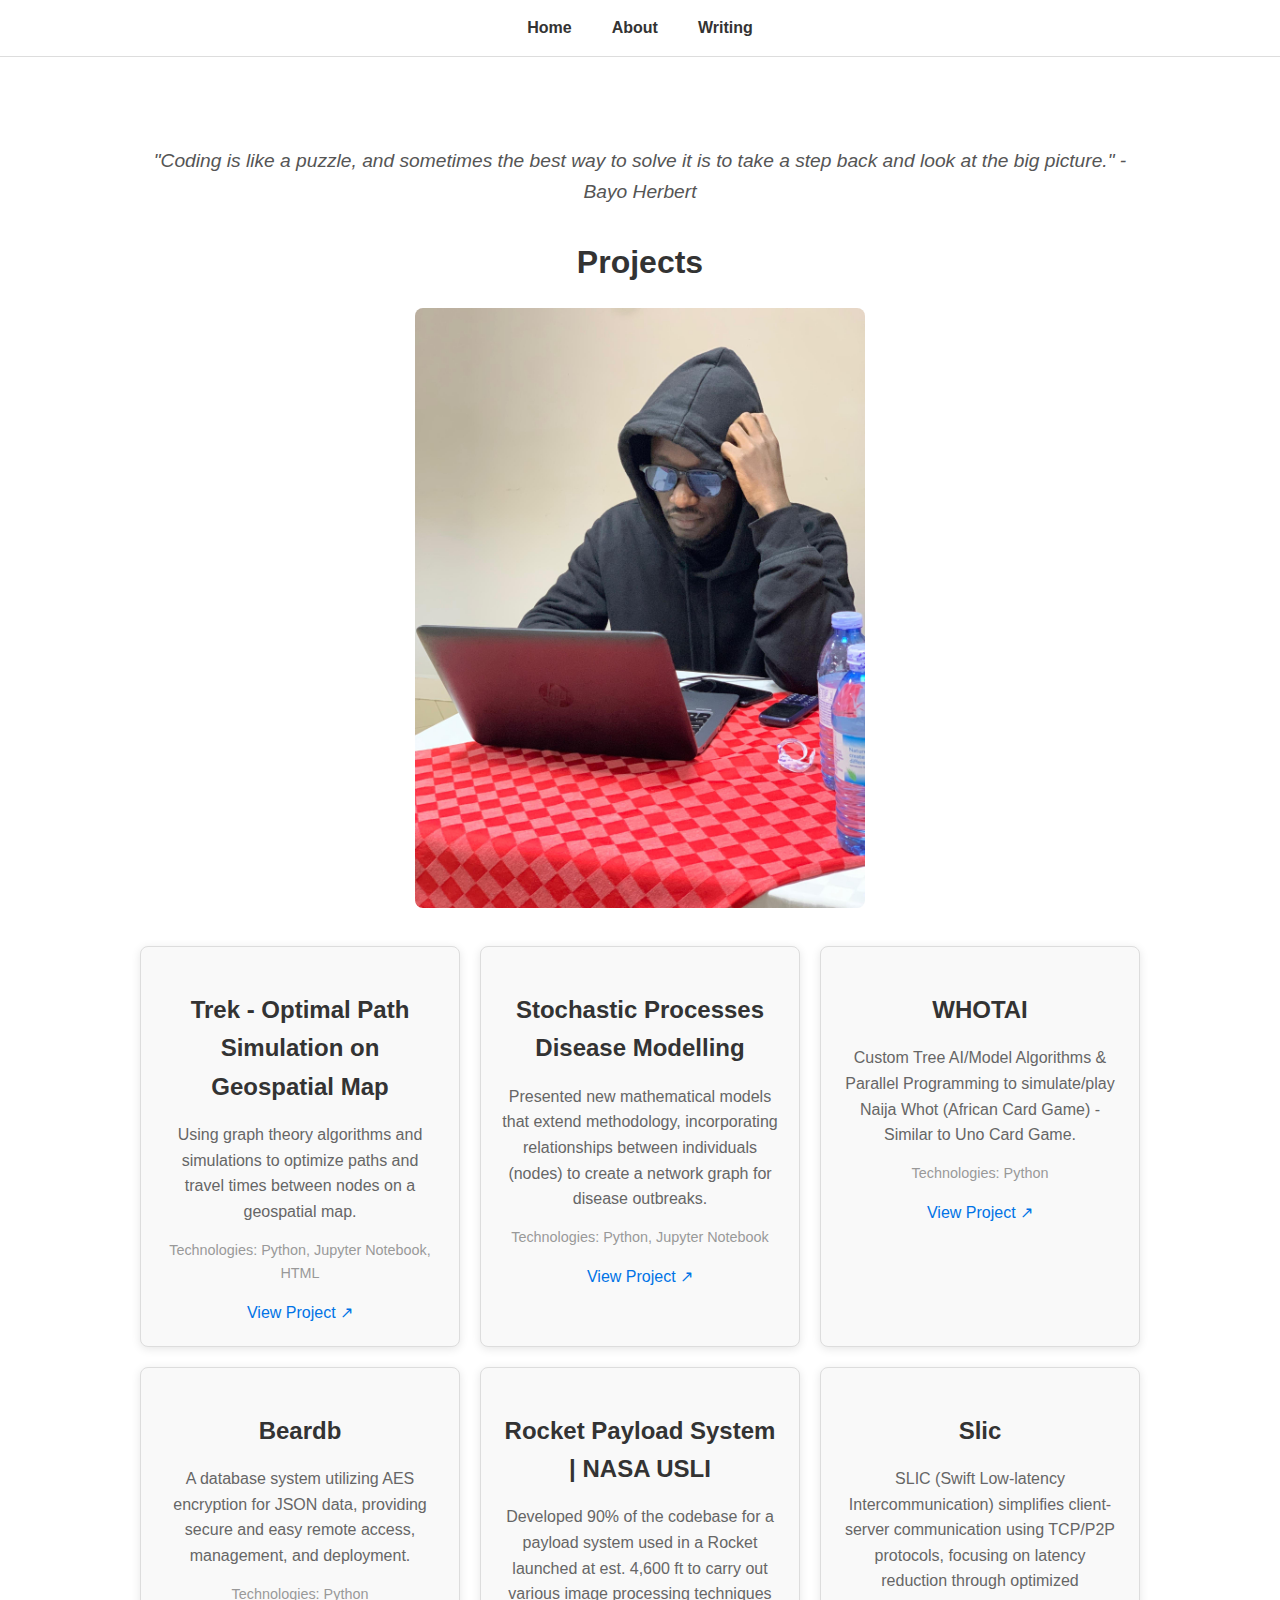
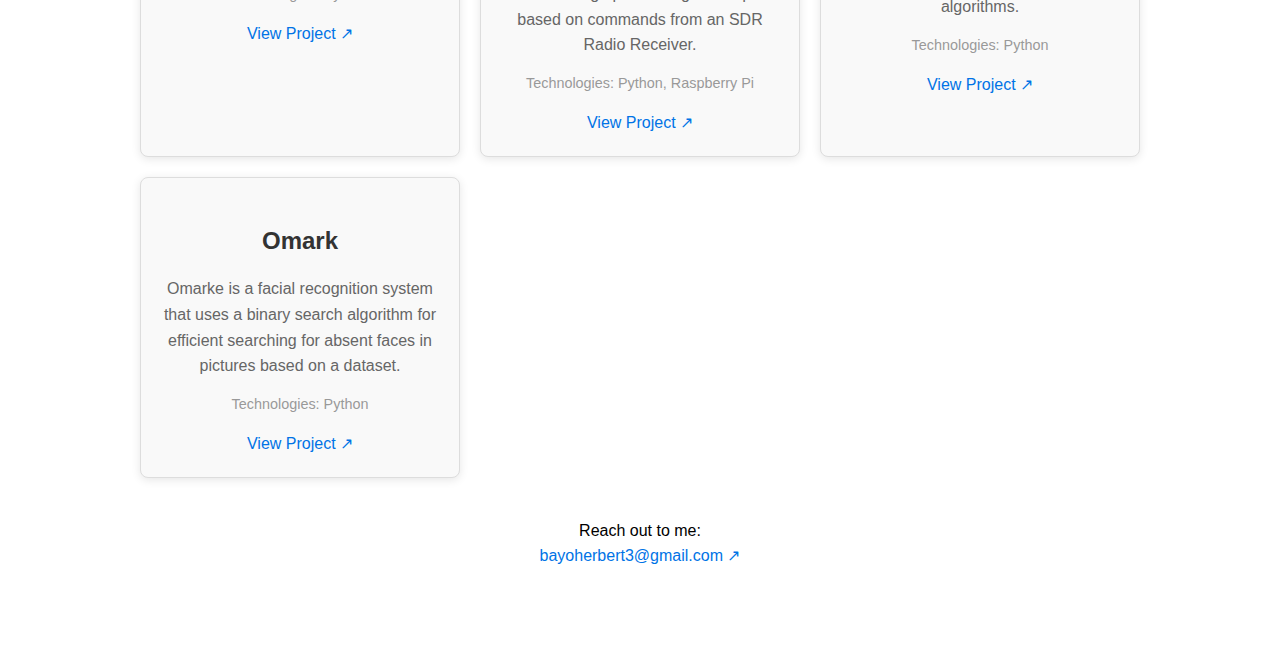
==== commit 0eae6e29: "more changes on the home page" ====
--- a/elements.html
+++ b/elements.html
@@ -44,6 +44,7 @@
         text-decoration: none;
         font-size: 1em;
         padding: 5px 10px;
+        font-weight: bold; /* Make the text bold */
       }
 
       header nav ul li a:hover {
@@ -195,7 +196,7 @@
       </div>
 
       <div class="project-list">
-        <!-- Projects -->
+        <!-- Project 1 -->
         <div class="project-card">
           <h3 class="project-title">Trek - Optimal Path Simulation on Geospatial Map</h3>
           <p class="project-description">
@@ -204,29 +205,75 @@
           <p class="project-tech">Technologies: Python, Jupyter Notebook, HTML</p>
           <a class="project-link" href="https://github.com/yourusername/trek" target="_blank">View Project ↗</a>
         </div>
-        <div class="project-card">
-          <h3 class="project-title">Smart Inventory Management</h3>
-          <p class="project-description">
-            A web app for efficient inventory tracking and management using real-time data synchronization.
-          </p>
-          <p class="project-tech">Technologies: Next.js, Firebase, Material UI</p>
-          <a class="project-link" href="https://github.com/yourusername/inventory" target="_blank">View Project ↗</a>
-        </div>
-        <div class="project-card">
-          <h3 class="project-title">SoilPulse Carbon Tracker</h3>
-          <p class="project-description">
-            A tool that tracks soil carbon credits using IoT and satellite tech for sustainable agriculture.
-          </p>
-          <p class="project-tech">Technologies: Node-RED, Grafana, InfluxDB</p>
-          <a class="project-link" href="https://github.com/yourusername/soilpulse" target="_blank">View Project ↗</a>
-        </div>
-        <!-- Add more projects as needed -->
+
+        <!-- Project 2 -->
+        <div class="project-card">
+          <h3 class="project-title">Stochastic Processes Disease Modelling</h3>
+          <p class="project-description">
+            Presented new mathematical models that extend methodology, incorporating relationships between individuals (nodes) to create a network graph for disease outbreaks.
+          </p>
+          <p class="project-tech">Technologies: Python, Jupyter Notebook</p>
+          <a class="project-link" href="https://github.com/yourusername/stochastic-model" target="_blank">View Project ↗</a>
+        </div>
+
+        <!-- Project 3 -->
+        <div class="project-card">
+          <h3 class="project-title">WHOTAI</h3>
+          <p class="project-description">
+            Custom Tree AI/Model Algorithms & Parallel Programming to simulate/play Naija Whot (African Card Game) - Similar to Uno Card Game.
+          </p>
+          <p class="project-tech">Technologies: Python</p>
+          <a class="project-link" href="https://github.com/yourusername/whotai" target="_blank">View Project ↗</a>
+        </div>
+
+        <!-- Project 4 -->
+        <div class="project-card">
+          <h3 class="project-title">Beardb</h3>
+          <p class="project-description">
+            A database system utilizing AES encryption for JSON data, providing secure and easy remote access, management, and deployment.
+          </p>
+          <p class="project-tech">Technologies: Python</p>
+          <a class="project-link" href="https://github.com/yourusername/beardb" target="_blank">View Project ↗</a>
+        </div>
+
+        <!-- Project 5 -->
+        <div class="project-card">
+          <h3 class="project-title">Rocket Payload System | NASA USLI</h3>
+          <p class="project-description">
+            Developed 90% of the codebase for a payload system used in a Rocket launched at est. 4,600 ft to carry out various image processing techniques based on commands from an SDR Radio Receiver.
+          </p>
+          <p class="project-tech">Technologies: Python, Raspberry Pi</p>
+          <a class="project-link" href="https://github.com/yourusername/rocket-payload" target="_blank">View Project ↗</a>
+        </div>
+
+        <!-- Project 6 -->
+        <div class="project-card">
+          <h3 class="project-title">Slic</h3>
+          <p class="project-description">
+            SLIC (Swift Low-latency Intercommunication) simplifies client-server communication using TCP/P2P protocols, focusing on latency reduction through optimized algorithms.
+          </p>
+          <p class="project-tech">Technologies: Python</p>
+          <a class="project-link" href="https://github.com/yourusername/slic" target="_blank">View Project ↗</a>
+        </div>
+
+        <!-- Project 7 -->
+        <div class="project-card">
+          <h3 class="project-title">Omark</h3>
+          <p class="project-description">
+            Omarke is a facial recognition system that uses a binary search algorithm for efficient searching for absent faces in pictures based on a dataset.
+          </p>
+          <p class="project-tech">Technologies: Python</p>
+          <a class="project-link" href="https://github.com/yourusername/omark" target="_blank">View Project ↗</a>
+        </div>
+
+        <!-- Additional projects can be added here... -->
       </div>
-    </main>
-
-    <!-- Footer -->
-    <footer>
-      © 2024 Bayo Herbert. All rights reserved.
-    </footer>
-  </body>
-</html>
+
+      <!-- Contact Section -->
+      <div class="contact">
+        <p>
+          Reach out to me: <br />
+          <a href="mailto:bayoherbert3@gmail.com">bayoherbert3@gmail.com ↗</a>
+        </p>
+        <p>
+          <a href="https://github.com/yourusername"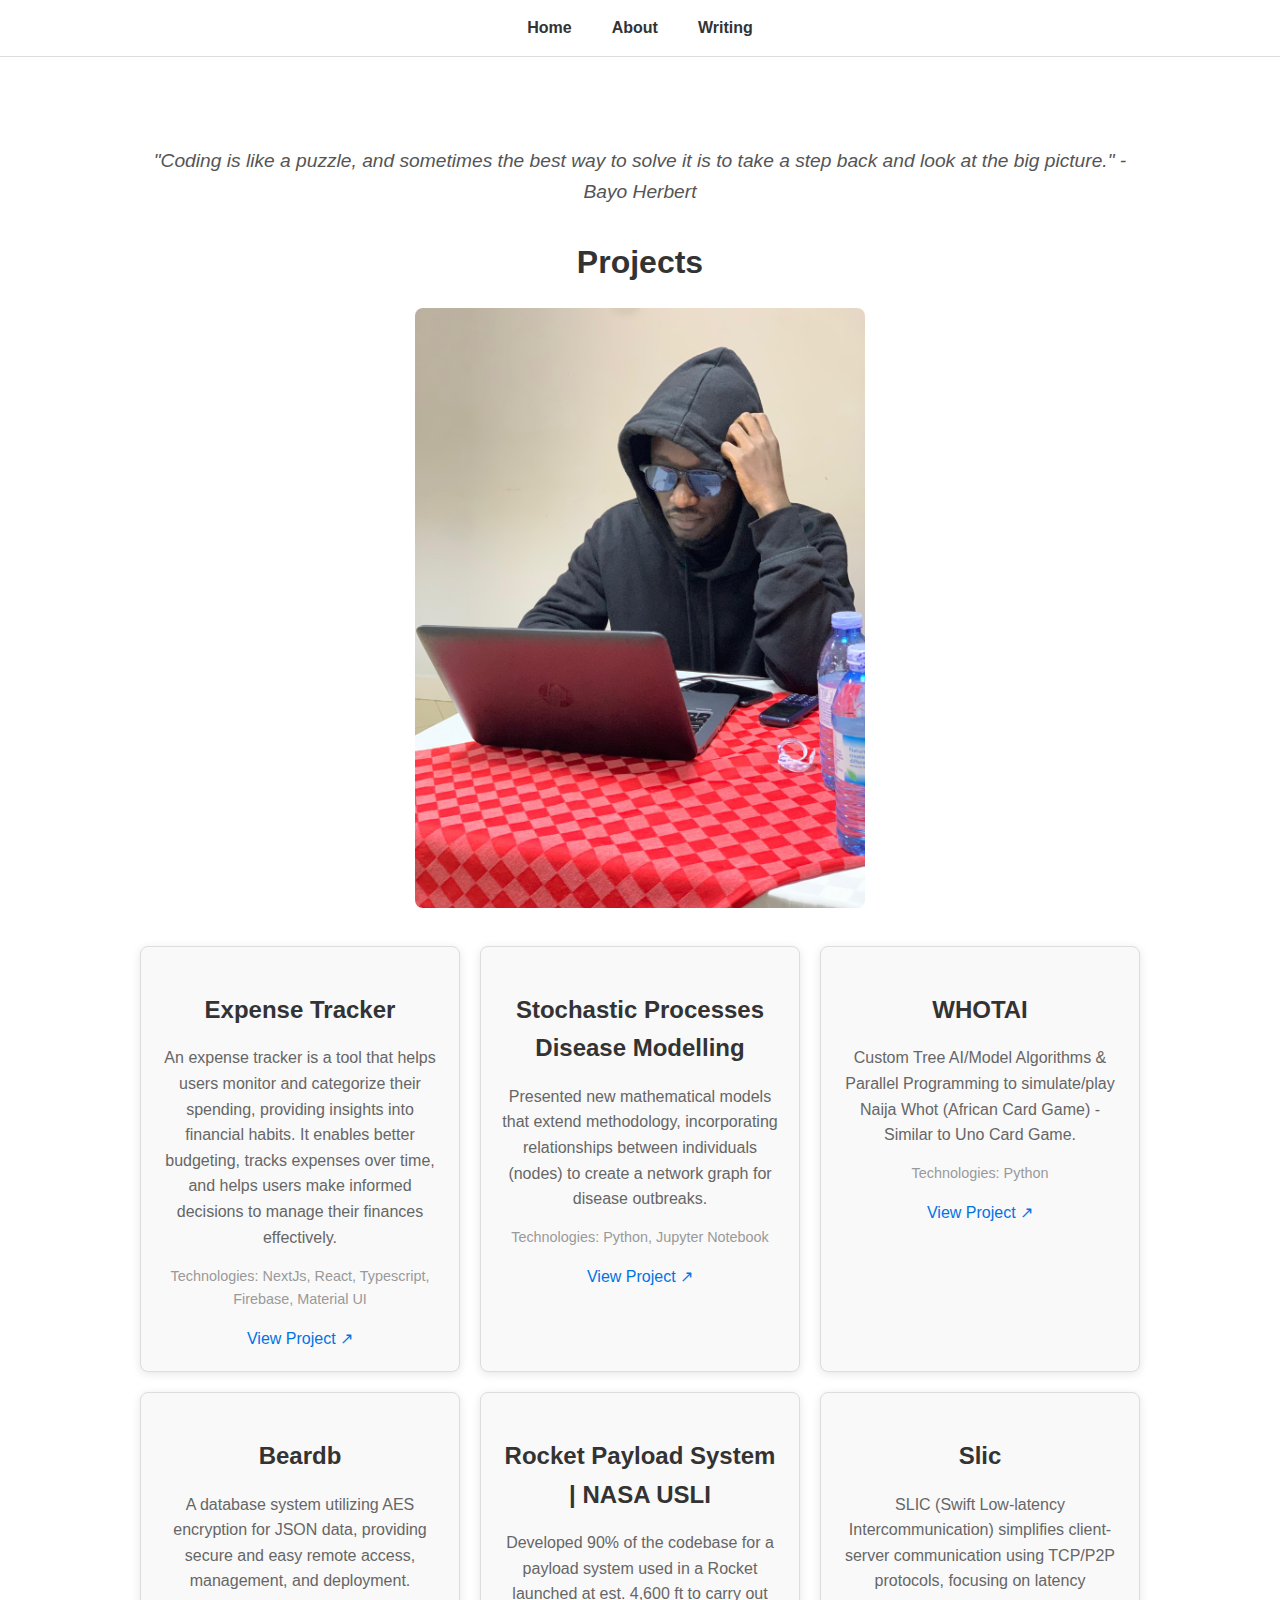
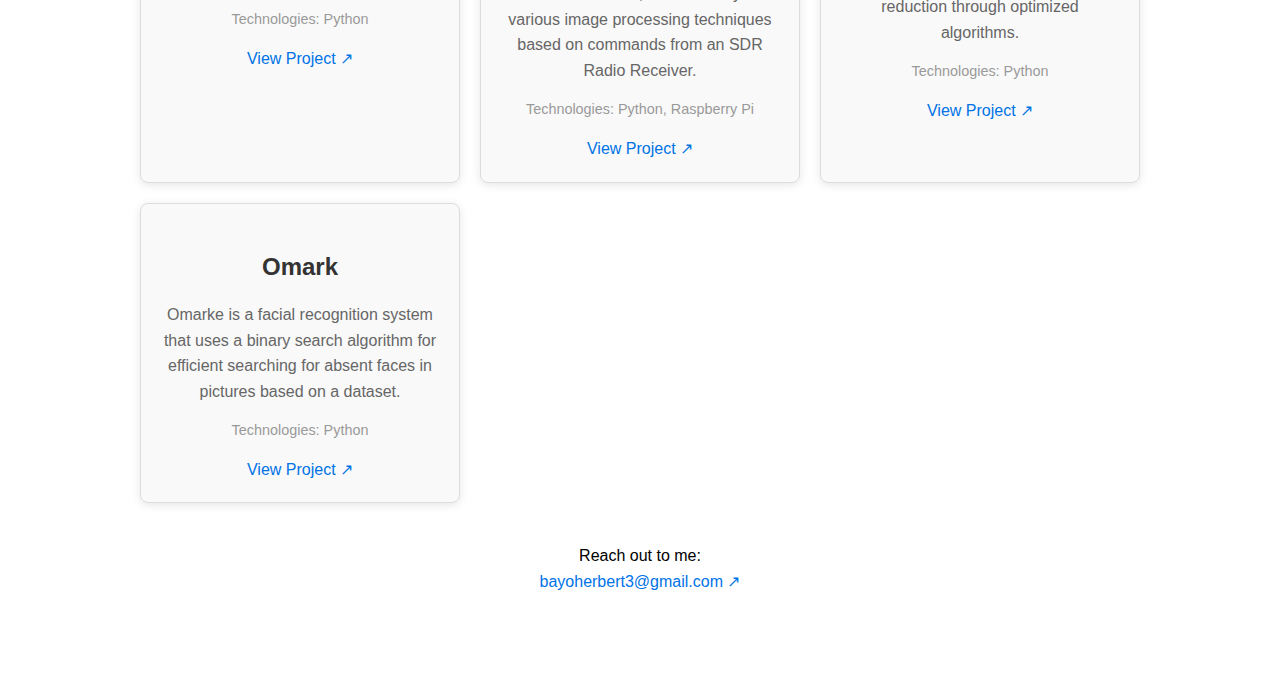
==== commit d6f4f9ee: "editing my portfolio" ====
--- a/elements.html
+++ b/elements.html
@@ -5,6 +5,7 @@
     <meta name="viewport" content="width=device-width, initial-scale=1.0" />
     <title>Bayo Herbert - Projects</title>
     <link href="style.css" rel="stylesheet" />
+    <link rel="icon" href="images/favicon-32x32.png" type="image/x-icon" />
     <style>
       body {
         font-family: Arial, sans-serif;
@@ -198,12 +199,12 @@
       <div class="project-list">
         <!-- Project 1 -->
         <div class="project-card">
-          <h3 class="project-title">Trek - Optimal Path Simulation on Geospatial Map</h3>
-          <p class="project-description">
-            Using graph theory algorithms and simulations to optimize paths and travel times between nodes on a geospatial map.
-          </p>
-          <p class="project-tech">Technologies: Python, Jupyter Notebook, HTML</p>
-          <a class="project-link" href="https://github.com/yourusername/trek" target="_blank">View Project ↗</a>
+          <h3 class="project-title">Expense Tracker</h3>
+          <p class="project-description">
+            An expense tracker is a tool that helps users monitor and categorize their spending, providing insights into financial habits. It enables better budgeting, tracks expenses over time, and helps users make informed decisions to manage their finances effectively.
+          </p>
+          <p class="project-tech">Technologies: NextJs, React, Typescript, Firebase, Material UI</p>
+          <a class="project-link" href="https://expenses-tracker-phi-roan.vercel.app/" target="_blank">View Project ↗</a>
         </div>
 
         <!-- Project 2 -->
